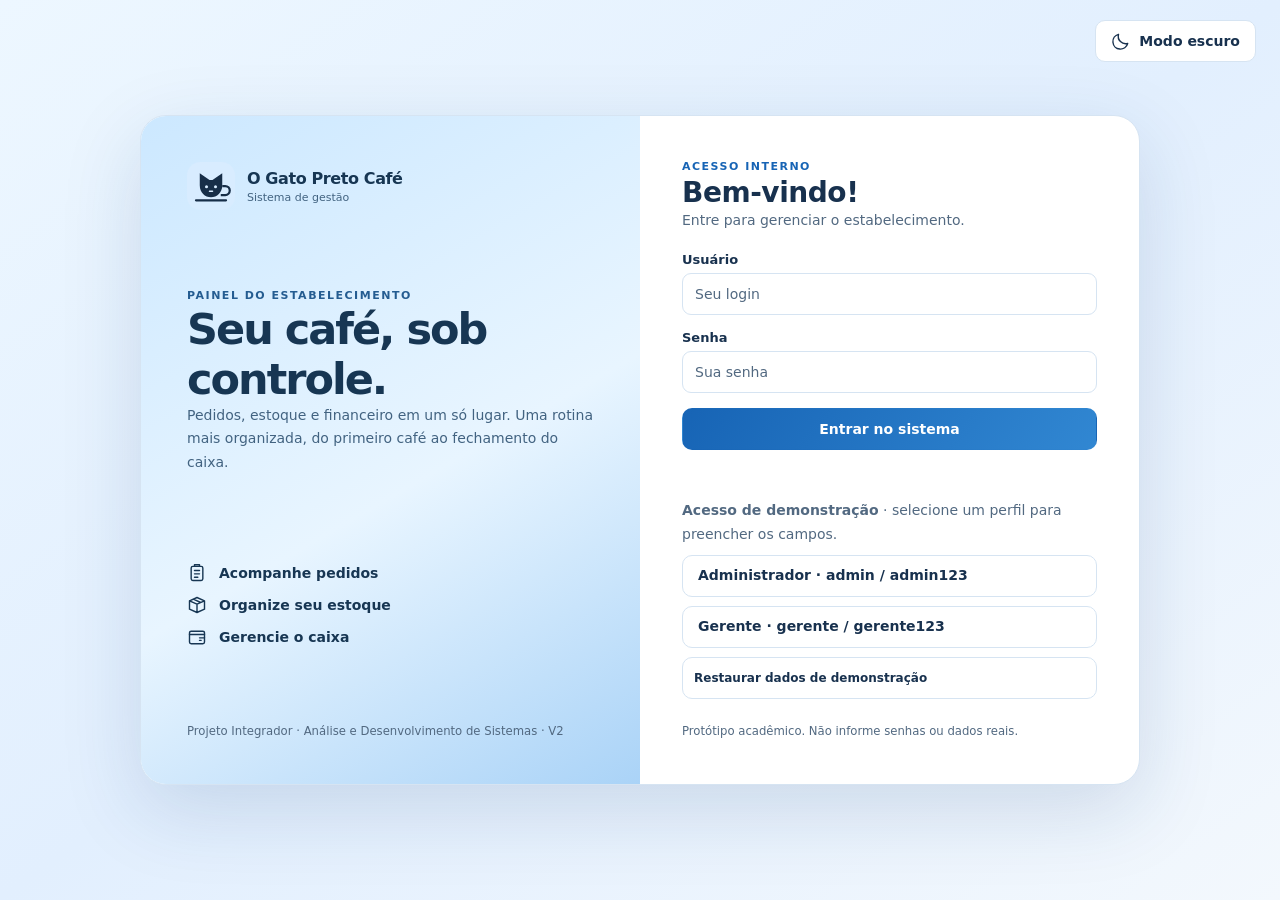
==== index.html @ a7cc6919 "Adiciona versão inicial do protótipo Protótipo do sistema de gestão de pedidos, estoque e financeiro" ====
<!DOCTYPE html>
<html lang="pt-BR"><head><meta charset="UTF-8"><meta name="viewport" content="width=device-width, initial-scale=1"><title>Acesso | O Gato Preto Café</title><link rel="icon" href="assets/logo.svg" type="image/svg+xml"><link rel="stylesheet" href="css/style.css"><script defer src="js/dados.js"></script><script defer src="js/global.js"></script><script defer src="js/login.js"></script></head><body class="login"><div class="login-theme"><button type="button" class="btn" data-theme-button aria-label="Alternar modo claro e escuro"></button></div><main class="login-shell"><section class="login-intro"><div class="brand"><img src="assets/logo.svg" alt=""><span><strong>O Gato Preto Café</strong><small>Sistema de gestão</small></span></div><div><p class="eyebrow">PAINEL DO ESTABELECIMENTO</p><h1>Seu café, sob controle.</h1><p>Pedidos, estoque e financeiro em um só lugar. Uma rotina mais organizada, do primeiro café ao fechamento do caixa.</p></div><div class="features" id="features"></div><small>Projeto Integrador · Análise e Desenvolvimento de Sistemas · V2</small></section><section class="login-main"><div><p class="eyebrow">ACESSO INTERNO</p><h2>Bem-vindo!</h2><p class="muted">Entre para gerenciar o estabelecimento.</p></div><form id="login-form"><label class="field"><span>Usuário</span><input name="login" autocomplete="username" required placeholder="Seu login"></label><label class="field"><span>Senha</span><input type="password" name="senha" autocomplete="current-password" required placeholder="Sua senha"></label><button class="btn primary" type="submit">Entrar no sistema</button><p class="error" id="login-error" role="alert"></p></form><div class="demo"><p class="muted"><strong>Acesso de demonstração</strong> · selecione um perfil para preencher os campos.</p><button class="btn" type="button" data-demo="Administrador">Administrador · admin / admin123</button><button class="btn" type="button" data-demo="Gerente">Gerente · gerente / gerente123</button><button class="btn small" id="reset" type="button">Restaurar dados de demonstração</button></div><p class="muted"><small>Protótipo acadêmico. Não informe senhas ou dados reais.</small></p></section></main><noscript>Ative o JavaScript para usar o protótipo.</noscript></body></html>
---- css/style.css ----
:root{color-scheme:light;--bg:linear-gradient(132deg,#e5f4ff 0%,#f5faff 46%,#dcecff 100%);--panel:#fff;--soft:#eef6ff;--ink:#18314e;--muted:#526981;--line:#d6e4f2;--blue:#1764b5;--blue2:#3388d7;--onblue:#fff;--green:#16704b;--red:#b33246;--amber:#946009;--shadow:0 12px 34px #204d7d12;--sidebar:#ffffffed;--radius:18px}
:root[data-theme=dark]{color-scheme:dark;--bg:linear-gradient(132deg,#101e32,#152b43 55%,#101b2c);--panel:#1a2c42;--soft:#203850;--ink:#e5efff;--muted:#adc0d5;--line:#344b64;--blue:#8bc6ff;--blue2:#327dc6;--onblue:#fff;--green:#8bdfb0;--red:#ffa5af;--amber:#ffd18b;--shadow:0 12px 34px #0003;--sidebar:#15253a}
*{box-sizing:border-box}body{margin:0;font-family:system-ui,-apple-system,BlinkMacSystemFont,"Segoe UI",sans-serif;color:var(--ink);background:var(--bg);min-height:100vh;font-size:14px}button,input,select,textarea{font:inherit}button,a,input,select,textarea{ -webkit-tap-highlight-color:transparent}a{color:var(--blue);text-decoration:none}a:hover{text-decoration:underline}button{cursor:pointer}button:disabled{opacity:.5;cursor:not-allowed}button:focus-visible,a:focus-visible,input:focus-visible,select:focus-visible,textarea:focus-visible{outline:3px solid #54a6ff;outline-offset:2px}h1,h2,h3,p{margin:0}h1{font-size:clamp(26px,3vw,36px);letter-spacing:-1.2px;line-height:1.15}h2{font-size:20px;letter-spacing:-.45px}h3{font-size:15px}p{line-height:1.65}.muted,small{color:var(--muted)}.eyebrow{text-transform:uppercase;letter-spacing:1.5px;font-weight:750;font-size:11px;color:var(--blue)}.app{display:grid;grid-template-columns:248px minmax(0,1fr);min-height:100vh}.sidebar{position:sticky;top:0;height:100vh;background:var(--sidebar);border-right:1px solid var(--line);padding:26px 18px;display:flex;flex-direction:column;gap:28px}.brand{display:flex;align-items:center;gap:12px;color:var(--ink);text-decoration:none!important}.brand img{width:48px;height:48px}.brand strong{display:block;font-size:16px;letter-spacing:-.4px}.brand small{font-size:11px}.nav-label{padding:0 12px 9px;font-size:10px;letter-spacing:1.5px;font-weight:800;color:var(--muted)}nav{display:grid;gap:5px}nav a{display:flex;align-items:center;gap:12px;padding:13px 12px;border-radius:11px;color:var(--muted);font-weight:650;text-decoration:none!important}nav a.active,nav a:hover{background:var(--soft);color:var(--blue)}nav a.active{box-shadow:inset 3px 0 var(--blue)}.icon{width:20px;height:20px;flex:none;vertical-align:middle;stroke:currentColor;fill:none;stroke-width:1.7;stroke-linecap:round;stroke-linejoin:round}.sidebottom{margin-top:auto;border-top:1px solid var(--line);padding-top:16px;display:grid;gap:12px}.workspace{min-width:0}.topbar{display:flex;align-items:center;justify-content:space-between;gap:14px;padding:18px 32px;border-bottom:1px solid var(--line);background:var(--sidebar);min-height:76px}.topbar-right,.row,.actions{display:flex;align-items:center;gap:10px;flex-wrap:wrap}.user{display:flex;gap:9px;align-items:center;padding-left:10px;border-left:1px solid var(--line)}.avatar{width:36px;height:36px;border-radius:50%;display:grid;place-items:center;background:var(--soft);color:var(--blue);font-weight:800}.user strong,.user small{display:block}.user small{font-size:11px}.content{max-width:1480px;margin:auto;padding:30px 32px 40px;display:grid;gap:22px}.hero{background:linear-gradient(115deg,#d3ebff,#eaf5ff 65%,#c2e0fd);border:1px solid #bcdcf7;color:#173653;padding:28px 30px;border-radius:22px;display:flex;justify-content:space-between;align-items:center;gap:20px;position:relative;overflow:hidden}.hero:after{content:"";width:220px;height:220px;border:35px solid #ffffff65;border-radius:50%;position:absolute;right:-45px;top:-90px;pointer-events:none}.hero>*{position:relative;z-index:1}.hero p{margin-top:9px;color:#426381;max-width:680px}.hero .eyebrow{color:#245c91;margin-bottom:9px}.hero .hero-icon{width:74px;height:74px;border-radius:22px;background:#ffffff88;display:grid;place-items:center;flex:none}.hero-icon .icon{width:40px;height:40px;color:#2566a1}html[data-theme=dark] .hero{background:linear-gradient(120deg,#224a70,#20384f);border-color:#416a8d;color:#ecf5ff}html[data-theme=dark] .hero p,html[data-theme=dark] .hero .eyebrow{color:#bdd9f4}html[data-theme=dark] .hero-icon{background:#315b80}html[data-theme=dark] .hero-icon .icon{color:#b9dcff}.card{background:var(--panel);border:1px solid var(--line);border-radius:var(--radius);padding:22px;box-shadow:var(--shadow);min-width:0}.card h2{margin-bottom:6px}.card-head{display:flex;justify-content:space-between;align-items:center;gap:12px;flex-wrap:wrap;margin-bottom:18px}.grid{display:grid;gap:16px}.grid.two{grid-template-columns:repeat(2,minmax(0,1fr))}.grid.three{grid-template-columns:repeat(3,minmax(0,1fr))}.grid.four{grid-template-columns:repeat(4,minmax(0,1fr))}.stat{padding:19px;display:grid;gap:9px}.stat-top{display:flex;align-items:center;justify-content:space-between;gap:6px;color:var(--muted);font-size:12px;font-weight:650}.stat-icon{width:34px;height:34px;display:grid;place-items:center;background:var(--soft);color:var(--blue);border-radius:10px}.stat strong{font-size:clamp(20px,2.3vw,29px);letter-spacing:-.9px;overflow-wrap:anywhere}.stat small{font-size:11px}.btn{border:1px solid var(--line);color:var(--ink);background:var(--panel);border-radius:10px;padding:10px 15px;font-weight:650;display:inline-flex;align-items:center;justify-content:center;gap:8px;text-decoration:none!important;white-space:normal;line-height:1.35}.btn:hover{background:var(--soft)}.btn.primary{color:white;background:linear-gradient(125deg,#1764b5,#3187d2);border-color:transparent}.btn.primary:hover{background:#175caa}.btn.danger{color:var(--red);border-color:var(--red)}.btn.small{padding:7px 11px;font-size:12px}.tabs{display:flex;flex-wrap:wrap;gap:7px;padding:8px;background:var(--panel);border:1px solid var(--line);border-radius:15px}.tab{background:transparent;border:0;border-radius:9px;padding:10px 13px;color:var(--muted);font-weight:650;text-align:left}.tab[aria-selected=true]{background:var(--soft);color:var(--blue);box-shadow:inset 0 -2px var(--blue)}.tab:hover{background:var(--soft)}.form-grid{display:grid;grid-template-columns:repeat(2,minmax(0,1fr));gap:16px}.field{display:grid;gap:6px;min-width:0}.field>span{font-size:13px;font-weight:650}.field.full,.full{grid-column:1/-1}input:not([type=checkbox]),select,textarea{width:100%;min-width:0;background:var(--panel);border:1px solid var(--line);color:var(--ink);padding:11px 12px;border-radius:9px;min-height:42px}textarea{min-height:82px;resize:vertical}input::placeholder,textarea::placeholder{color:var(--muted)}input[type=checkbox]{accent-color:#2676bf;width:16px;height:16px}.filters{display:grid;grid-template-columns:repeat(auto-fit,minmax(150px,1fr));gap:12px;margin-bottom:18px;align-items:end}.table-wrap{overflow-x:auto;max-width:100%;border:1px solid var(--line);border-radius:12px}table{width:100%;border-collapse:collapse;text-align:left;font-size:13px}th{background:var(--soft);color:var(--muted);font-size:11px;text-transform:uppercase;letter-spacing:.5px;white-space:nowrap}th,td{padding:13px 14px;border-bottom:1px solid var(--line);vertical-align:middle}tr:last-child td{border-bottom:0}td{overflow-wrap:anywhere}td strong{display:block}.empty{text-align:center;color:var(--muted);padding:26px}.pill{display:inline-flex;align-items:center;gap:5px;padding:5px 9px;border-radius:20px;background:var(--soft);color:var(--blue);font-size:11px;font-weight:750;white-space:nowrap}.pill.green{color:var(--green)}.pill.red{color:var(--red)}.pill.amber{color:var(--amber)}.note{border:1px solid var(--line);border-left:3px solid var(--blue);background:var(--soft);padding:12px 15px;border-radius:9px;color:var(--muted);line-height:1.5;font-size:13px}.section-gap{display:grid;gap:16px}.split{display:grid;grid-template-columns:minmax(0,1.4fr) minmax(0,1fr);gap:16px}.total{display:flex;justify-content:space-between;align-items:center;gap:12px;padding:15px;background:var(--soft);border-radius:11px}.total strong{font-size:21px}.error{color:var(--red);font-weight:650;min-height:1em}.success{color:var(--green)}.toast{position:fixed;bottom:22px;right:22px;max-width:min(420px,90vw);padding:14px 18px;border-radius:12px;color:var(--ink);background:var(--panel);border:1px solid var(--line);box-shadow:0 10px 40px #0003;z-index:20}.toast.bad{border-color:var(--red)}dialog{color:var(--ink);background:var(--panel);border:1px solid var(--line);border-radius:18px;width:min(700px,94vw);padding:24px;max-height:88vh;overflow:auto;box-shadow:0 20px 90px #0004}dialog::backdrop{background:#10243b88}.dialog-head{display:flex;align-items:center;justify-content:space-between;gap:10px;margin-bottom:18px}.bar-chart{display:grid;gap:12px}.bar-row{display:grid;grid-template-columns:90px 1fr;gap:12px;align-items:center}.bar-track{height:12px;background:var(--soft);border-radius:8px;overflow:hidden}.bar{height:100%;background:linear-gradient(90deg,#3b91dc,#8bc4f5);border-radius:8px}.bar.red{background:linear-gradient(90deg,#cc6477,#eaa1ad)}.module-link{display:grid;gap:12px;color:var(--ink);text-decoration:none!important;transition:transform .15s}.module-link:hover{transform:translateY(-2px);border-color:var(--blue)}.footer{color:var(--muted);font-size:11px;text-align:center;padding:8px}.login{min-height:100vh;display:grid;place-items:center;padding:35px}.login-theme{position:absolute;right:24px;top:20px}.login-shell{width:min(100%,1000px);display:grid;grid-template-columns:1fr 1fr;border:1px solid var(--line);border-radius:26px;overflow:hidden;box-shadow:0 25px 80px #173f7225;background:var(--panel)}.login-intro{background:linear-gradient(150deg,#cce8ff,#e8f5ff 55%,#aad3f7);color:#173653;padding:46px;display:flex;flex-direction:column;justify-content:space-between;gap:38px;min-height:540px}.login-intro h1{font-size:43px;letter-spacing:-2px}.login-intro p{color:#426381}.login-intro .brand{color:#173653}.login-intro .brand small{color:#426381}.login-intro .feature{display:flex;align-items:center;gap:12px;margin-top:12px;font-weight:650}.login-main{padding:42px;display:grid;gap:20px;align-content:center}.login-main form{display:grid;gap:15px}.login-main h2{font-size:28px}.demo{display:grid;gap:9px}.demo .btn{justify-content:flex-start}.login-intro .eyebrow{color:#245c91}.mobile-title{display:none}[hidden]{display:none!important}@media(max-width:1050px){.grid.four{grid-template-columns:repeat(2,minmax(0,1fr))}.app{grid-template-columns:212px minmax(0,1fr)}.sidebar{padding:20px 12px}.content{padding:24px}.topbar{padding:15px 24px}.split{grid-template-columns:1fr}}@media(max-width:760px){.app{display:block}.sidebar{position:static;height:auto;padding:14px;gap:12px;border-right:0;border-bottom:1px solid var(--line)}.sidebar nav{display:flex;overflow-x:auto;gap:4px}.sidebar nav a{white-space:nowrap;padding:10px;font-size:12px}.sidebar .nav-label,.sidebottom{display:none}.sidebar .brand img{width:37px;height:37px}.topbar{padding:12px 16px}.topbar .crumb{display:none}.topbar-right{width:100%;justify-content:space-between}.content{padding:16px;gap:16px}.hero{padding:22px}.hero-icon{display:none!important}.grid.three,.grid.two,.form-grid{grid-template-columns:1fr}.card{padding:17px}.login{padding:72px 16px 20px}.login-shell{grid-template-columns:1fr}.login-intro{min-height:0;padding:25px;gap:20px}.login-intro h1{font-size:30px}.login-intro .features{display:none}.login-main{padding:26px}.login-theme{top:15px;right:16px}.user{border:0;padding:0}.user strong{font-size:12px}}@media(max-width:400px){.grid.four{grid-template-columns:1fr}.topbar-right .btn{font-size:11px;padding:8px}.user small{font-size:10px}}@media(prefers-reduced-motion:reduce){*{scroll-behavior:auto!important;transition:none!important}}
@media print{body{background:white;color:#172e48}.sidebar,.topbar,.hero,.tabs,#metricas,.footer,.actions,.toast{display:none!important}.app{display:block}.content{padding:0}.card{box-shadow:none;border:0;break-inside:avoid}.table-wrap{overflow:visible}table{font-size:11px}th,td{padding:7px}.card,.stat,.total,th{background:white!important;color:#172e48!important}.muted,small{color:#475569!important}}
html[data-theme=dark] .login-intro{background:linear-gradient(150deg,#244c72,#1d3855 60%,#142b45);color:#edf5ff}html[data-theme=dark] .login-intro p,html[data-theme=dark] .login-intro .brand small,html[data-theme=dark] .login-intro small{color:#bdd9f4}html[data-theme=dark] .login-intro .brand{color:#edf5ff}

/* V2 — sistema visual responsivo, gráficos e relatórios. */
:root{--radius:18px}body{background:linear-gradient(145deg,#edf7ff 0%,#e2effe 50%,#f3f8fd 100%);background-attachment:fixed}html[data-theme=dark] body{background:linear-gradient(145deg,#101e30,#172b42 65%,#142237)}.workspace,.content,.section-gap,.grid,.filters,.split,.analytics,.chart-grid{min-width:0}.content{max-width:1920px}.card{min-width:0}.card-head h2{font-size:clamp(16px,1.5vw,22px);letter-spacing:-.35px}.section-heading{display:flex;align-items:center;justify-content:space-between;gap:8px;flex-wrap:wrap}.dashboard-filter .filters{margin:0}.chart-grid>.card,.analytics .grid>.card{display:flex;flex-direction:column;gap:8px}.chart-grid .card-head,.analytics .card-head{margin-bottom:6px}.plot{width:100%;height:auto;max-height:320px;overflow:visible;display:block}.gridline{stroke:var(--line);stroke-width:1;fill:none}.chart-label{fill:var(--muted);font-family:inherit;font-size:10px}.chart-value{fill:var(--ink);font-size:14px;font-weight:800}.chart-legend{display:grid;gap:9px;min-width:0}.chart-legend>div{display:grid;grid-template-columns:9px minmax(0,1fr) auto;align-items:center;gap:8px;font-size:12px;overflow-wrap:anywhere}.chart-legend i{width:9px;height:9px;border-radius:3px}.chart-legend strong{font-variant-numeric:tabular-nums;white-space:nowrap}.chart-legend small{font-size:10px}.chart-legend.compact{grid-template-columns:repeat(auto-fit,minmax(120px,1fr));margin-top:5px}.ring-chart{display:grid;grid-template-columns:minmax(100px,1fr) minmax(0,1fr);gap:18px;align-items:center}.ring-chart svg{width:100%;max-height:220px}.hbars{display:grid;gap:14px}.bar-caption{justify-content:space-between;font-size:13px}.bar-track{height:10px}.chart-empty{min-height:100px;display:grid;place-items:center;text-align:center;color:var(--muted);background:var(--soft);border-radius:12px;padding:15px}.analytics>summary{cursor:pointer;display:flex;gap:10px;align-items:center;justify-content:space-between;list-style:none;font-weight:750}.analytics>summary::before{content:'▸';color:var(--blue)}.analytics[open]>summary::before{content:'▾'}.analytics>summary span{flex:1}.analytics>summary small{font-weight:400}.analytics[open]>summary{margin-bottom:18px}.analytics .grid>.card{box-shadow:none}.analytics-filters{max-width:620px}.date-control{display:flex;align-items:stretch;position:relative;min-width:0}.date-control .date-text{padding-right:48px}.calendar-trigger{position:absolute;right:1px;top:1px;bottom:1px;width:43px;display:grid;place-items:center;border-left:1px solid var(--line);color:var(--blue);border-radius:0 8px 8px 0;background:var(--soft)}.calendar-trigger .date-picker{position:absolute;inset:0;width:100%;height:100%;opacity:0;padding:0;cursor:pointer}.calendar-trigger .date-picker::-webkit-calendar-picker-indicator{position:absolute;inset:0;width:100%;height:100%;margin:0;cursor:pointer}.calendar-trigger:focus-within{outline:2px solid var(--blue);outline-offset:1px}.filter-error{font-size:12px;margin:0}.permission-panel{padding:15px;border:1px solid var(--line);border-radius:14px;background:var(--soft);display:grid;gap:9px}.permission-row{display:flex;align-items:center;justify-content:space-between;gap:10px;border-top:1px solid var(--line);padding:12px 0 2px;cursor:pointer}.permission-row>span:first-child{display:flex;gap:9px;align-items:center}.switch{position:relative;display:inline-block;width:48px;height:28px;flex:none}.switch input{position:absolute;opacity:0;width:100%;height:100%;margin:0;cursor:pointer;z-index:1}.switch .slider{position:absolute;inset:0;border-radius:30px;background:#8394a5;transition:background .2s}.switch .slider:after{content:'';position:absolute;top:4px;left:4px;width:20px;height:20px;border-radius:50%;background:white;box-shadow:0 1px 4px #0003;transition:transform .2s}.switch input:checked+.slider{background:#2175b9}.switch input:checked+.slider:after{transform:translateX(20px)}.switch input:focus-visible+.slider{outline:2px solid var(--blue);outline-offset:3px}.order-actions{display:flex;flex-wrap:wrap;gap:6px;min-width:140px}.order-actions .btn{min-height:36px}.menu-toggle{display:none}.btn,.tab{min-height:42px}a:focus-visible,button:focus-visible,input:focus-visible,select:focus-visible,textarea:focus-visible,summary:focus-visible,.table-wrap:focus-visible{outline:3px solid var(--blue);outline-offset:3px}.report-preview{padding:20px;border-radius:14px;background:linear-gradient(120deg,#d6ebff,#edf7ff);color:#15395a}.report-preview h2{margin:6px 0}.report-preview .eyebrow{color:#2468a5}.report-preview p{color:#315b7d}#print-report{display:none}.tv-mode .app{display:block}.tv-mode .sidebar{display:none}.tv-mode .content{max-width:100%;padding:24px 3vw}.tv-mode .topbar .crumb{display:block}.tv-mode .grid.two{grid-template-columns:repeat(2,minmax(0,1fr))}.tv-mode .stat strong{font-size:clamp(28px,2.7vw,56px)}.tv-mode .chart-label{font-size:12px}.tv-mode .chart-legend>div{font-size:clamp(13px,1vw,20px)}.tv-mode .plot{max-height:420px}.tv-mode .hero{padding:20px 30px}.tv-mode .footer{font-size:14px}
@media(min-width:1800px){.app{grid-template-columns:280px minmax(0,1fr)}.content{padding:36px 48px;max-width:2400px}.card{padding:28px}.grid{gap:22px}.stat strong{font-size:36px}.chart-grid{grid-template-columns:repeat(3,minmax(0,1fr))!important}.chart-legend>div{font-size:14px}.plot{max-height:400px}}@media(min-width:2600px){body{font-size:18px}.app{grid-template-columns:340px minmax(0,1fr)}.content{max-width:3400px}.card{padding:32px}.stat strong{font-size:48px}.stat-top, .stat small, .chart-legend>div{font-size:17px}.plot{max-height:500px}.ring-chart svg{max-height:330px}.btn,.tab{min-height:52px}.topbar{min-height:88px}.hero h1{font-size:46px}table{font-size:17px}}
@media(max-width:1100px){.ring-chart{grid-template-columns:1fr}.ring-chart svg{max-height:180px}.topbar-right{justify-content:flex-end}.topbar .crumb{display:none}}@media(max-width:760px){.sidebar{display:grid;grid-template-columns:minmax(0,1fr) auto;align-items:center}.sidebar>div:has(nav){grid-column:1/-1}.sidebar .menu-toggle{display:inline-flex}.sidebar:not(.menu-open) nav{display:none}.sidebar.menu-open nav{display:grid;grid-template-columns:repeat(2,minmax(0,1fr));overflow:visible}.sidebar nav a{white-space:normal;min-height:44px}.sidebar .brand{min-width:0}.sidebar .brand strong{overflow-wrap:anywhere}.topbar-right{justify-content:flex-start}.topbar-right .user{margin-left:auto}.topbar-right .btn{min-height:44px}.content{padding:13px}.hero{padding:18px}.hero h1{font-size:25px}.card{padding:15px}.grid.two,.grid.three,.tv-mode .grid.two{grid-template-columns:1fr}.ring-chart{grid-template-columns:minmax(100px,.75fr) minmax(0,1fr)}.analytics>summary{flex-wrap:wrap}.analytics>summary small{width:100%}.tabs{display:grid;grid-template-columns:repeat(2,minmax(0,1fr));gap:5px}.tab{font-size:12px;min-height:44px}.table-wrap{border:0;overflow:visible}.table-wrap table,.table-wrap tbody,.table-wrap tr,.table-wrap td{display:block;width:100%}.table-wrap thead{position:absolute;width:1px;height:1px;overflow:hidden;clip-path:inset(50%)}.table-wrap tr{border:1px solid var(--line);border-radius:12px;margin-bottom:9px;overflow:hidden;background:var(--panel)}.table-wrap td{display:grid;grid-template-columns:minmax(80px,.7fr) minmax(0,1.3fr);align-items:start;gap:10px;border-bottom:1px solid var(--line);padding:9px 10px;text-align:left}.table-wrap td::before{content:attr(data-label);font-size:11px;font-weight:700;color:var(--muted);overflow-wrap:anywhere}.table-wrap td.empty{display:block}.table-wrap td.empty::before{content:none}.table-wrap td>small{grid-column:2}.table-wrap td>strong{min-width:0}.table-wrap td:has(.order-actions){display:block}.table-wrap td:has(.order-actions)::before{display:block;margin-bottom:7px}.order-actions .btn{min-height:44px}.filters{grid-template-columns:repeat(2,minmax(0,1fr))}.login-main{padding:22px}.login-intro{padding:24px}.login-theme{top:12px}.tv-mode .topbar .crumb{display:none}}@media(max-width:420px){.ring-chart{grid-template-columns:1fr}.filters{grid-template-columns:1fr}.sidebar .brand strong{font-size:13px}.sidebar .brand small{font-size:10px}.topbar-right .user{margin-left:0}.topbar-right .btn{padding:8px;font-size:12px}.topbar-right .avatar{display:none}.topbar-right .user{flex:1}.total{align-items:flex-start;flex-wrap:wrap}.chart-legend>div{font-size:12px}}
@media print{ @page{size:A4;margin:0} body.printing-report{background:#fff!important;display:block!important;margin:0!important;color:#193a58!important;-webkit-print-color-adjust:exact;print-color-adjust:exact}body.printing-report> :not(#print-report){display:none!important}body.printing-report #print-report{display:block!important;--ink:#193a58;--muted:#526b80;--line:#d6e4ee;--soft:#edf6fc;--panel:white} .report-page{box-sizing:border-box;width:210mm;min-height:297mm;padding:15mm 14mm 16mm;display:flex;flex-direction:column;gap:5mm;break-after:page;color:#193a58;background:white;font-family:Arial,sans-serif;font-size:11pt}.report-page:last-child{break-after:auto}.report-header{display:flex;align-items:center;gap:3mm;border-bottom:1px solid #d5e5f1;padding-bottom:4mm}.report-header img{width:13mm;height:13mm}.report-header div{flex:1}.report-header strong{font-size:15pt;display:block}.report-header small{font-size:8pt;display:block;letter-spacing:1px;color:#526b80}.report-header>span{text-align:right;font-size:8pt;letter-spacing:1px;color:#3074a9;font-weight:bold}.report-title{background:linear-gradient(120deg,#1b5b91,#378bc5)!important;border-radius:4mm;color:white;padding:6mm}.report-title span{font-size:8pt;letter-spacing:1px;color:#e4f2ff}.report-title h1{font-size:24pt;margin:2mm 0;color:white}.report-title p{font-size:10pt;color:#eef7ff}.report-kpis{display:grid;grid-template-columns:repeat(2,minmax(0,1fr));gap:3mm}.report-kpis>div{border:1px solid #d5e5f1;background:#f0f7fd;padding:4mm;border-radius:3mm}.report-kpis small{display:block;font-size:9pt;color:#526b80}.report-kpis strong{display:block;font-size:17pt;color:#1d6094;margin-top:2mm;overflow-wrap:anywhere}.report-chart,.report-summary{border:1px solid #d5e5f1;padding:4mm;border-radius:3mm}.report-chart h2,.report-summary h2,.report-page>h2{font-size:13pt;color:#1d6094;margin:0 0 2mm}.report-chart p,.report-summary p{font-size:10pt;line-height:1.4;color:#526b80;margin:1mm 0 3mm}.report-chart .plot{max-height:65mm}.report-chart .ring-chart{grid-template-columns:60mm 1fr}.report-chart .ring-chart svg{max-height:52mm}.report-chart .chart-legend>div,.report-chart .bar-caption{font-size:9pt}.report-chart .hbars{gap:2mm}.report-chart .chart-legend{gap:2mm}.report-page .table-wrap{display:block;overflow:visible;border:0}.report-page table{display:table!important;table-layout:fixed;width:100%;font-size:9pt;border-collapse:collapse}.report-page thead{display:table-header-group!important;position:static;width:auto;height:auto;clip-path:none;overflow:visible}.report-page tbody{display:table-row-group!important}.report-page tr{display:table-row!important;break-inside:avoid;border:0}.report-page th,.report-page td{display:table-cell!important;width:auto;padding:3mm 2mm;color:#193a58;overflow-wrap:anywhere;border-bottom:1px solid #d5e5f1;white-space:normal}.report-page th{background:#dcecf9!important;color:#1d6094!important;font-size:8pt}.report-page td::before{content:none!important}.report-page tbody tr:nth-child(even){background:#f3f8fc}.report-footer{margin-top:auto;display:flex;justify-content:space-between;align-items:center;gap:3mm;padding-top:4mm;border-top:1px solid #d5e5f1;font-size:8pt;color:#526b80}.report-footer strong{color:#1d6094}}
.analytics-kpis{margin-bottom:16px}.date-text{font-weight:400}.date-text::placeholder{font-weight:400}.table-wrap td:has(.order-actions:empty)::before{content:none}.tv-mode .dashboard-filter{padding:16px}.tv-mode .hero p{font-size:clamp(14px,1.1vw,23px)}
@media print{.report-page{min-height:289mm;padding:12mm 14mm;gap:4mm}.report-chart .plot{max-height:58mm}.report-summary p{margin:1mm 0 2mm}.report-title{padding:5mm}.report-footer{break-inside:avoid;padding-top:3mm}.report-page td{padding:2.5mm 2mm}.report-chart .chart-legend{gap:1.5mm}.report-chart .hbars{gap:1.5mm}}
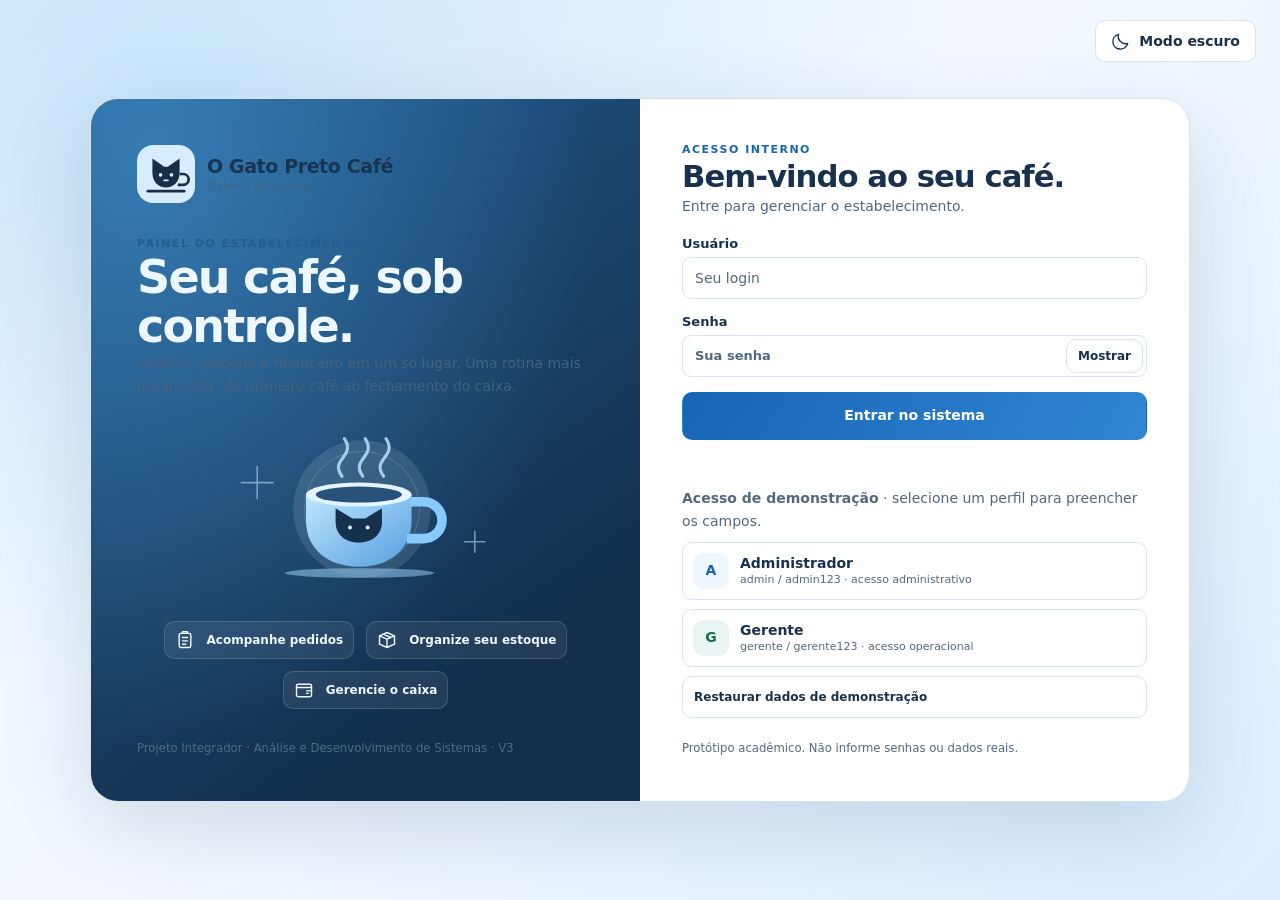
==== commit 0d942fdf: "Add files via upload feat: implementa V3 com integração dos módulos e dashboards interativos" ====
--- a/index.html
+++ b/index.html
@@ -1,2 +1,2 @@
 <!DOCTYPE html>
-<html lang="pt-BR"><head><meta charset="UTF-8"><meta name="viewport" content="width=device-width, initial-scale=1"><title>Acesso | O Gato Preto Café</title><link rel="icon" href="assets/logo.svg" type="image/svg+xml"><link rel="stylesheet" href="css/style.css"><script defer src="js/dados.js"></script><script defer src="js/global.js"></script><script defer src="js/login.js"></script></head><body class="login"><div class="login-theme"><button type="button" class="btn" data-theme-button aria-label="Alternar modo claro e escuro"></button></div><main class="login-shell"><section class="login-intro"><div class="brand"><img src="assets/logo.svg" alt=""><span><strong>O Gato Preto Café</strong><small>Sistema de gestão</small></span></div><div><p class="eyebrow">PAINEL DO ESTABELECIMENTO</p><h1>Seu café, sob controle.</h1><p>Pedidos, estoque e financeiro em um só lugar. Uma rotina mais organizada, do primeiro café ao fechamento do caixa.</p></div><div class="features" id="features"></div><small>Projeto Integrador · Análise e Desenvolvimento de Sistemas · V2</small></section><section class="login-main"><div><p class="eyebrow">ACESSO INTERNO</p><h2>Bem-vindo!</h2><p class="muted">Entre para gerenciar o estabelecimento.</p></div><form id="login-form"><label class="field"><span>Usuário</span><input name="login" autocomplete="username" required placeholder="Seu login"></label><label class="field"><span>Senha</span><input type="password" name="senha" autocomplete="current-password" required placeholder="Sua senha"></label><button class="btn primary" type="submit">Entrar no sistema</button><p class="error" id="login-error" role="alert"></p></form><div class="demo"><p class="muted"><strong>Acesso de demonstração</strong> · selecione um perfil para preencher os campos.</p><button class="btn" type="button" data-demo="Administrador">Administrador · admin / admin123</button><button class="btn" type="button" data-demo="Gerente">Gerente · gerente / gerente123</button><button class="btn small" id="reset" type="button">Restaurar dados de demonstração</button></div><p class="muted"><small>Protótipo acadêmico. Não informe senhas ou dados reais.</small></p></section></main><noscript>Ative o JavaScript para usar o protótipo.</noscript></body></html>
+<html lang="pt-BR"><head><meta charset="UTF-8"><meta name="viewport" content="width=device-width, initial-scale=1"><title>Acesso | O Gato Preto Café</title><link rel="icon" href="assets/logo.svg" type="image/svg+xml"><link rel="stylesheet" href="css/style.css"><script defer src="js/dados.js"></script><script defer src="js/global.js"></script><script defer src="js/login.js"></script></head><body class="login"><div class="login-theme"><button type="button" class="btn" data-theme-button aria-label="Alternar modo claro e escuro"></button></div><main class="login-shell"><section class="login-intro"><div class="brand"><img src="assets/logo.svg" alt=""><span><strong>O Gato Preto Café</strong><small>Sistema de gestão</small></span></div><div><p class="eyebrow">PAINEL DO ESTABELECIMENTO</p><h1>Seu café, sob controle.</h1><p>Pedidos, estoque e financeiro em um só lugar. Uma rotina mais organizada, do primeiro café ao fechamento do caixa.</p></div><div class="login-art" aria-hidden="true"><svg viewBox="0 0 380 200"><defs><linearGradient id="cup" x2="1" y2="1"><stop stop-color="#bfe7ff"/><stop offset="1" stop-color="#559edf"/></linearGradient></defs><circle cx="185" cy="100" r="86" fill="#d9f2ff" opacity=".12"/><circle cx="185" cy="100" r="72" fill="none" stroke="#c3e7ff" stroke-opacity=".25"/><path d="M115 82h132v32c0 36-27 58-66 58s-66-22-66-58z" fill="url(#cup)"/><path d="M246 91h16a23 23 0 0 1 0 46h-21" fill="none" stroke="#87caff" stroke-width="12"/><ellipse cx="181" cy="82" rx="66" ry="15" fill="#e4f4ff"/><ellipse cx="181" cy="82" rx="54" ry="10" fill="#28517a"/><path d="M160 59c-16-22 18-24 3-47M186 59c-16-22 18-24 3-47M212 59c-16-22 18-24 3-47" fill="none" stroke="#c2e8ff" stroke-linecap="round" stroke-width="4" opacity=".8"/><path d="M152 116V99l21 13h16l21-13v17c0 17-13 26-29 26s-29-9-29-26z" fill="#17314c"/><circle cx="170" cy="123" r="2.5" fill="#d9f2ff"/><circle cx="192" cy="123" r="2.5" fill="#d9f2ff"/><ellipse cx="182" cy="180" rx="93" ry="6" fill="#9fd7ff" opacity=".5"/><path d="M34 67h40M54 47v40M313 141h26M326 128v26" stroke="#bce7ff" stroke-width="2" stroke-linecap="round" opacity=".55"/></svg></div><div class="features" id="features"></div><small>Projeto Integrador · Análise e Desenvolvimento de Sistemas · V3</small></section><section class="login-main"><div><p class="eyebrow">ACESSO INTERNO</p><h2>Bem-vindo ao seu café.</h2><p class="muted">Entre para gerenciar o estabelecimento.</p></div><form id="login-form"><label class="field"><span>Usuário</span><input name="login" autocomplete="username" required placeholder="Seu login"></label><label class="field"><span>Senha</span><span class="password-control"><input type="password" name="senha" autocomplete="current-password" required placeholder="Sua senha"><button type="button" id="show-password" class="btn small" aria-pressed="false">Mostrar</button></span></label><button class="btn primary" type="submit">Entrar no sistema</button><p class="error" id="login-error" role="alert"></p></form><div class="demo"><p class="muted"><strong>Acesso de demonstração</strong> · selecione um perfil para preencher os campos.</p><button class="btn" type="button" data-demo="Administrador"><span class="demo-symbol">A</span><span><strong>Administrador</strong><small>admin / admin123 · acesso administrativo</small></span></button><button class="btn" type="button" data-demo="Gerente"><span class="demo-symbol">G</span><span><strong>Gerente</strong><small>gerente / gerente123 · acesso operacional</small></span></button><button class="btn small" id="reset" type="button">Restaurar dados de demonstração</button></div><p class="muted"><small>Protótipo acadêmico. Não informe senhas ou dados reais.</small></p></section></main><noscript>Ative o JavaScript para usar o protótipo.</noscript></body></html>
--- a/css/style.css
+++ b/css/style.css
@@ -11,3 +11,28 @@
 @media print{ @page{size:A4;margin:0} body.printing-report{background:#fff!important;display:block!important;margin:0!important;color:#193a58!important;-webkit-print-color-adjust:exact;print-color-adjust:exact}body.printing-report> :not(#print-report){display:none!important}body.printing-report #print-report{display:block!important;--ink:#193a58;--muted:#526b80;--line:#d6e4ee;--soft:#edf6fc;--panel:white} .report-page{box-sizing:border-box;width:210mm;min-height:297mm;padding:15mm 14mm 16mm;display:flex;flex-direction:column;gap:5mm;break-after:page;color:#193a58;background:white;font-family:Arial,sans-serif;font-size:11pt}.report-page:last-child{break-after:auto}.report-header{display:flex;align-items:center;gap:3mm;border-bottom:1px solid #d5e5f1;padding-bottom:4mm}.report-header img{width:13mm;height:13mm}.report-header div{flex:1}.report-header strong{font-size:15pt;display:block}.report-header small{font-size:8pt;display:block;letter-spacing:1px;color:#526b80}.report-header>span{text-align:right;font-size:8pt;letter-spacing:1px;color:#3074a9;font-weight:bold}.report-title{background:linear-gradient(120deg,#1b5b91,#378bc5)!important;border-radius:4mm;color:white;padding:6mm}.report-title span{font-size:8pt;letter-spacing:1px;color:#e4f2ff}.report-title h1{font-size:24pt;margin:2mm 0;color:white}.report-title p{font-size:10pt;color:#eef7ff}.report-kpis{display:grid;grid-template-columns:repeat(2,minmax(0,1fr));gap:3mm}.report-kpis>div{border:1px solid #d5e5f1;background:#f0f7fd;padding:4mm;border-radius:3mm}.report-kpis small{display:block;font-size:9pt;color:#526b80}.report-kpis strong{display:block;font-size:17pt;color:#1d6094;margin-top:2mm;overflow-wrap:anywhere}.report-chart,.report-summary{border:1px solid #d5e5f1;padding:4mm;border-radius:3mm}.report-chart h2,.report-summary h2,.report-page>h2{font-size:13pt;color:#1d6094;margin:0 0 2mm}.report-chart p,.report-summary p{font-size:10pt;line-height:1.4;color:#526b80;margin:1mm 0 3mm}.report-chart .plot{max-height:65mm}.report-chart .ring-chart{grid-template-columns:60mm 1fr}.report-chart .ring-chart svg{max-height:52mm}.report-chart .chart-legend>div,.report-chart .bar-caption{font-size:9pt}.report-chart .hbars{gap:2mm}.report-chart .chart-legend{gap:2mm}.report-page .table-wrap{display:block;overflow:visible;border:0}.report-page table{display:table!important;table-layout:fixed;width:100%;font-size:9pt;border-collapse:collapse}.report-page thead{display:table-header-group!important;position:static;width:auto;height:auto;clip-path:none;overflow:visible}.report-page tbody{display:table-row-group!important}.report-page tr{display:table-row!important;break-inside:avoid;border:0}.report-page th,.report-page td{display:table-cell!important;width:auto;padding:3mm 2mm;color:#193a58;overflow-wrap:anywhere;border-bottom:1px solid #d5e5f1;white-space:normal}.report-page th{background:#dcecf9!important;color:#1d6094!important;font-size:8pt}.report-page td::before{content:none!important}.report-page tbody tr:nth-child(even){background:#f3f8fc}.report-footer{margin-top:auto;display:flex;justify-content:space-between;align-items:center;gap:3mm;padding-top:4mm;border-top:1px solid #d5e5f1;font-size:8pt;color:#526b80}.report-footer strong{color:#1d6094}}
 .analytics-kpis{margin-bottom:16px}.date-text{font-weight:400}.date-text::placeholder{font-weight:400}.table-wrap td:has(.order-actions:empty)::before{content:none}.tv-mode .dashboard-filter{padding:16px}.tv-mode .hero p{font-size:clamp(14px,1.1vw,23px)}
 @media print{.report-page{min-height:289mm;padding:12mm 14mm;gap:4mm}.report-chart .plot{max-height:58mm}.report-summary p{margin:1mm 0 2mm}.report-title{padding:5mm}.report-footer{break-inside:avoid;padding-top:3mm}.report-page td{padding:2.5mm 2mm}.report-chart .chart-legend{gap:1.5mm}.report-chart .hbars{gap:1.5mm}}
+
+/* V3 — superfícies, grades fluidas, navegação e microinterações */
+:root{--radius:20px;--shadow:0 8px 28px #204d7d0d;--bg:linear-gradient(135deg,#e4f3ff 0%,#f4f9ff 46%,#dceeff 100%)}
+:root[data-theme=dark]{--bg:linear-gradient(135deg,#101a2a,#172c44 60%,#102136);--shadow:0 8px 28px #0003}
+.card,.btn,.tab,.module-link{transition:background .18s,border-color .18s,box-shadow .18s,transform .18s}.btn:hover:not(:disabled),.module-link:hover{box-shadow:0 4px 14px #1764b51a}.card{min-width:0}.card-head h2{font-size:clamp(17px,1.3vw,23px)}.stat strong{overflow-wrap:anywhere}.stat small{line-height:1.45}.section-heading{gap:10px;flex-wrap:wrap}.grid.balanced,.grid.four,.grid.three,.grid.two:not(.report-kpis),.chart-grid{display:flex!important;flex-wrap:wrap;align-items:stretch;gap:16px}.grid.balanced>*,.grid.four>*,.grid.three>*,.grid.two:not(.report-kpis)>*,.chart-grid>*{flex:1 1 0;min-width:0}.grid.four>*,.quick-links>*{flex-basis:calc(25% - 16px);min-width:min(100%,210px)}.grid.three>*{flex-basis:calc(33.333% - 16px);min-width:min(100%,200px)}.grid.two:not(.report-kpis)>*,.chart-grid>*{flex-basis:calc(50% - 16px);min-width:min(100%,340px)}.chart-grid .card{display:flex;flex-direction:column}.chart-grid .interactive-chart{margin-top:auto}.module-link{min-height:155px}.topbar-right{min-width:0}.topbar .btn{white-space:normal}.sidebar nav a{overflow:hidden}.desktop-collapse{width:100%;justify-content:center}.menu-compact .app{grid-template-columns:86px minmax(0,1fr)}.menu-compact .sidebar{padding:18px 12px}.menu-compact .sidebar .brand span,.menu-compact .nav-label,.menu-compact .sidebottom>small,.menu-compact .sidebottom>.pill{display:none}.menu-compact .sidebar nav a{font-size:0;justify-content:center;padding:13px}.menu-compact .sidebar .brand{justify-content:center}.menu-compact .desktop-collapse{font-size:0}.menu-compact .desktop-collapse::after{content:'☰';font-size:18px}.tv-mode .app{display:block}.notice-item{display:flex;justify-content:space-between;align-items:center;gap:12px;flex-wrap:wrap;border:1px solid var(--line);padding:13px;border-radius:12px;background:var(--panel);color:var(--ink);overflow-wrap:anywhere}.notice-item.read{opacity:.75}.notice-item a{text-decoration:none}.notice-item p{font-size:13px}.notice-item>div:first-child{flex:1 1 180px}.notice-item>span{flex:1}.table-pagination{display:flex;align-items:center;justify-content:space-between;gap:10px;flex-wrap:wrap;margin-top:10px}.sort-button{font:inherit;color:inherit;text-align:left;background:none;border:0;padding:0;cursor:pointer}.sort-button:hover{text-decoration:underline}tr[hidden]{display:none!important}.chart-controls{display:flex;flex-wrap:wrap;gap:6px;justify-content:center;margin:12px 0 0}.legend-toggle{border:1px solid var(--line);border-radius:9px;padding:6px 8px;min-height:36px;display:inline-flex;gap:6px;align-items:center;flex-wrap:wrap;max-width:100%;font-size:12px;background:var(--panel);color:var(--ink);text-align:left}.legend-toggle[aria-pressed=false]{opacity:.55;text-decoration:line-through}.legend-dot{width:10px;height:10px;border-radius:50%;flex:none}.chart-visual [data-tip]{cursor:pointer;transition:filter .18s,opacity .18s;outline-offset:3px}.chart-mark-active,.chart-visual [data-tip]:focus-visible{filter:brightness(1.22) drop-shadow(0 0 3px #2a8eff66);outline:2px solid var(--blue);outline-offset:2px}.chart-tooltip{position:fixed;z-index:9999;pointer-events:none;max-width:calc(100vw - 16px);background:var(--ink);color:var(--panel);padding:9px 13px;border-radius:9px;font-size:13px;font-weight:650;box-shadow:0 6px 20px #0003}.interactive-chart .chart-legend{font-size:12px}.interactive-chart .ring-chart{min-width:0}.interactive-chart .plot{width:100%;overflow:visible}.chart-visual{min-width:0}.chart-visual .hbars{min-width:0}.bar-caption{overflow-wrap:anywhere}.login{background:radial-gradient(ellipse at 15% 10%,#77b9ed42,transparent 52%),var(--bg)}.login-shell{max-width:1100px;width:min(100% - 40px,1100px);border-radius:28px;box-shadow:0 30px 90px #12385e28;overflow:hidden}.login-intro{position:relative;overflow:hidden;background:radial-gradient(ellipse at 12% 8%,#4c9fdb80,transparent 65%),linear-gradient(145deg,#205b91,#142e4b 80%);color:#edf7ff;gap:16px;justify-content:space-between}.login-intro .brand img{width:58px;height:58px}.login-intro .brand strong{font-size:19px}.login-intro h1{font-size:clamp(31px,3.6vw,49px);line-height:1.07;letter-spacing:-1.8px}.login-art{max-width:330px;margin:0 auto;width:100%;height:auto;max-height:160px;display:flex;justify-content:center}.login-art svg{width:100%;max-height:160px}.login-intro .features {
+    display: flex;
+    flex-wrap: wrap;
+    justify-content: center;
+    gap: 8px;
+}.login-intro .feature{font-size:12px;padding:8px 10px;background:#ffffff12;border:1px solid #ffffff24;border-radius:10px}.login-main{gap:18px}.login-main h2{font-size:clamp(25px,2.4vw,34px);letter-spacing:-1px;line-height:1.15}.password-control{display:flex;position:relative;min-width:0}.password-control input{padding-right:92px;width:100%}.password-control button{position:absolute;right:4px;top:4px;bottom:4px;min-height:0;padding:5px 10px}.demo [data-demo]{display:flex;text-align:left;justify-content:flex-start;gap:11px;padding:10px;white-space:normal}.demo [data-demo] small{display:block;font-weight:400;font-size:11px}.demo-symbol{flex:none;display:grid;place-items:center;width:36px;height:36px;border-radius:11px;color:var(--blue);background:var(--soft);font-weight:800}.demo [data-demo=Gerente] .demo-symbol{background:#1595891a;color:var(--green)}.demo [data-demo]>span:last-child{min-width:0}.login-main #login-form .primary{min-height:48px}.login-shell{animation:appear .35s ease-out}@keyframes appear{from{opacity:0;transform:translateY(6px)}to{opacity:1;transform:translateY(0)}}
+@media(min-width:1800px){.chart-grid>*{flex-basis:calc(33.333% - 16px)}.grid.four>*{min-width:250px}.legend-toggle{font-size:14px}.login-shell{max-width:1250px}.login-intro,.login-main{padding:54px}}@media(min-width:2600px){.grid.four>*{min-width:300px}.legend-toggle{font-size:17px}.chart-grid>*{min-width:550px}.login-shell{max-width:1500px}.login-art,.login-art svg{max-height:240px}.login-intro h1{font-size:56px}}@media(max-width:1000px){.topbar{padding:12px 16px}.topbar-right{gap:6px}.login-intro,.login-main{padding:28px}}@media(max-width:760px){.grid.two:not(.report-kpis)>*,.grid.three>*,.chart-grid>*{flex-basis:100%;min-width:0}.grid.four>*,.quick-links>*{flex-basis:calc(50% - 16px);min-width:min(100%,130px)}.menu-compact .app{display:block}.menu-compact .sidebar .brand span{display:block}.menu-compact .sidebar nav a{font-size:inherit;justify-content:flex-start}.menu-compact .sidebar{padding:13px}.desktop-collapse{display:none}.login-shell{width:calc(100% - 24px);margin-top:58px}.login-intro{gap:14px}.login-art{display:none}.login-intro .features{display:none}.login-intro h1{font-size:29px}.login-intro .brand img{width:44px;height:44px}.login-main{padding:22px}.chart-tooltip{font-size:12px}.legend-toggle{min-height:44px}.topbar-right .btn{min-height:44px}.notice-item{align-items:flex-start}.table-pagination .btn{min-height:44px}}@media(max-width:420px){.grid.four>*{flex-basis:100%}.quick-links>*{flex-basis:100%}.login-main,.login-intro{padding:18px}.login-intro .brand strong{font-size:16px}.login-shell{margin-top:64px}.topbar-right{width:100%}.topbar-right .user{flex-basis:100%}.tab{overflow-wrap:anywhere}.content{padding:10px}.card{padding:13px}}@media(prefers-reduced-motion:reduce){*,*::before,*::after{animation:none!important;transition:none!important;scroll-behavior:auto!important}}
+@media print{.chart-tooltip,.chart-controls,.table-pagination{display:none!important}.report-page .grid{display:grid!important}.report-page .chart-legend{display:grid!important}.report-page .report-footer{position:static}.report-page{break-inside:avoid}.report-page:last-child{break-after:auto}}
+@media screen{.interactive-chart .chart-legend{display:none}.interactive-chart .ring-chart{grid-template-columns:1fr;justify-items:center}.interactive-chart .ring-chart svg{width:100%;max-height:200px}.chart-controls{margin-top:15px}.legend-toggle strong{font-size:inherit}.chart-grid .card .chart-controls{justify-content:flex-start}.chart-grid .card .ring-chart{margin:auto}.chart-grid .card{min-height:310px}.grid.two.balanced>*,.quick-links.balanced>*{flex-grow:1}.sidebar{overflow-y:auto}.sidebar nav a{min-height:42px}.dashboard-filter .card-head{margin-bottom:16px}}
+@media screen and (max-width:760px){.chart-grid .card{min-height:0}.sidebar{overflow:visible}.chart-controls{justify-content:flex-start}.interactive-chart .ring-chart svg{max-height:175px}}
+@media screen and (min-width:2600px){.interactive-chart .ring-chart svg{max-height:320px}.chart-grid .card{min-height:470px}.legend-toggle{min-height:48px}}
+@media screen{.chart-grid .card .interactive-chart{margin-top:0;flex:1;display:flex;flex-direction:column;justify-content:center}.chart-grid .card .chart-visual{flex:1;display:flex;flex-direction:column;justify-content:center}.chart-grid .card .chart-controls{margin-top:auto;padding-top:12px}.chart-grid .card .chart-visual>.hbars{width:100%}.chart-grid .card .chart-visual>.plot{margin:auto}.chart-grid .card .chart-visual>.ring-chart{width:100%}}
+.login-intro .features {
+    justify-content: center;
+    gap: 12px;
+}
+
+.login-intro .feature {
+    margin-top: 0;
+    justify-content: center;
+}
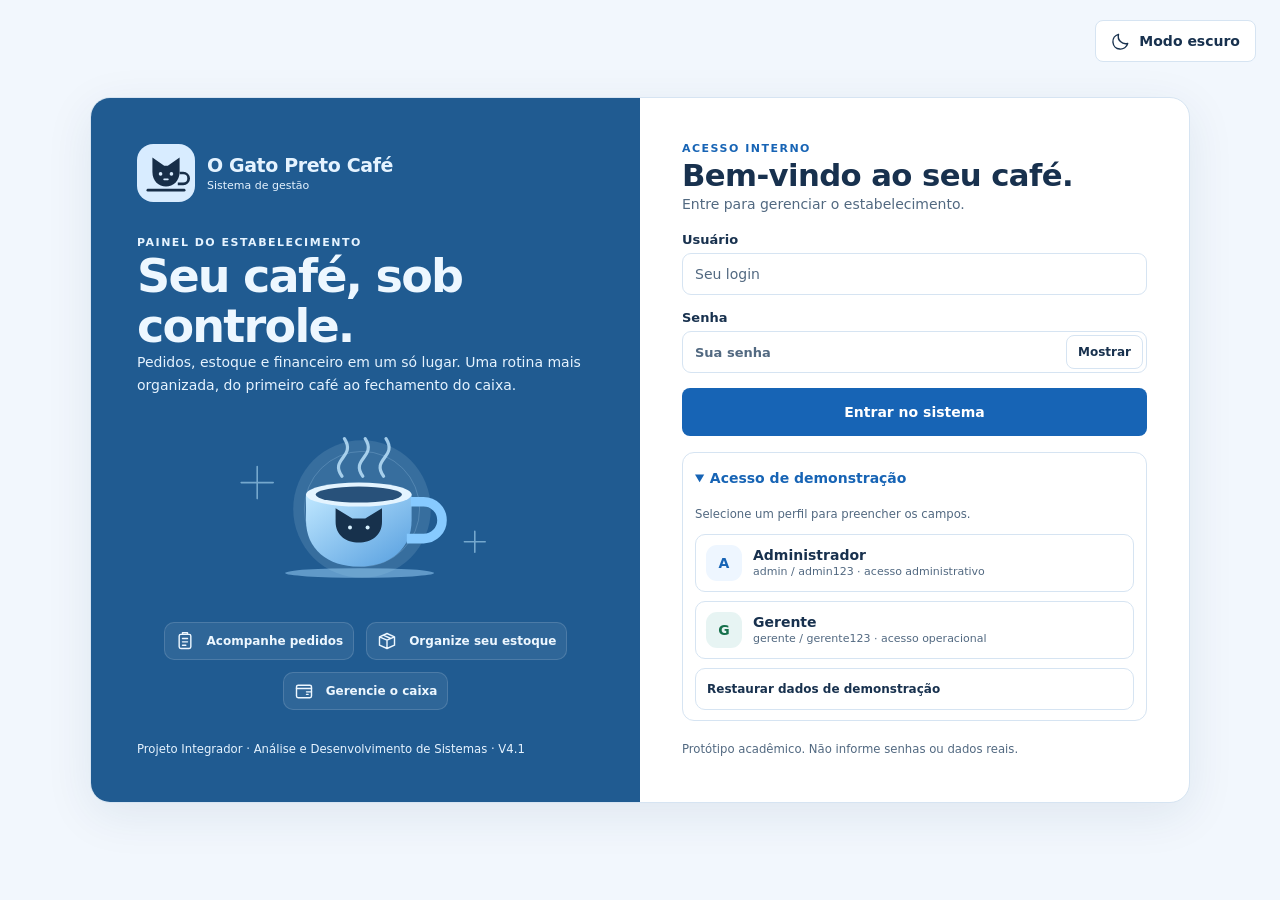
==== commit c5598fca: "feat: melhora notificações e login mobile" ====
--- a/index.html
+++ b/index.html
@@ -1,2 +1,2 @@
 <!DOCTYPE html>
-<html lang="pt-BR"><head><meta charset="UTF-8"><meta name="viewport" content="width=device-width, initial-scale=1"><title>Acesso | O Gato Preto Café</title><link rel="icon" href="assets/logo.svg" type="image/svg+xml"><link rel="stylesheet" href="css/style.css"><script defer src="js/dados.js"></script><script defer src="js/global.js"></script><script defer src="js/login.js"></script></head><body class="login"><div class="login-theme"><button type="button" class="btn" data-theme-button aria-label="Alternar modo claro e escuro"></button></div><main class="login-shell"><section class="login-intro"><div class="brand"><img src="assets/logo.svg" alt=""><span><strong>O Gato Preto Café</strong><small>Sistema de gestão</small></span></div><div><p class="eyebrow">PAINEL DO ESTABELECIMENTO</p><h1>Seu café, sob controle.</h1><p>Pedidos, estoque e financeiro em um só lugar. Uma rotina mais organizada, do primeiro café ao fechamento do caixa.</p></div><div class="login-art" aria-hidden="true"><svg viewBox="0 0 380 200"><defs><linearGradient id="cup" x2="1" y2="1"><stop stop-color="#bfe7ff"/><stop offset="1" stop-color="#559edf"/></linearGradient></defs><circle cx="185" cy="100" r="86" fill="#d9f2ff" opacity=".12"/><circle cx="185" cy="100" r="72" fill="none" stroke="#c3e7ff" stroke-opacity=".25"/><path d="M115 82h132v32c0 36-27 58-66 58s-66-22-66-58z" fill="url(#cup)"/><path d="M246 91h16a23 23 0 0 1 0 46h-21" fill="none" stroke="#87caff" stroke-width="12"/><ellipse cx="181" cy="82" rx="66" ry="15" fill="#e4f4ff"/><ellipse cx="181" cy="82" rx="54" ry="10" fill="#28517a"/><path d="M160 59c-16-22 18-24 3-47M186 59c-16-22 18-24 3-47M212 59c-16-22 18-24 3-47" fill="none" stroke="#c2e8ff" stroke-linecap="round" stroke-width="4" opacity=".8"/><path d="M152 116V99l21 13h16l21-13v17c0 17-13 26-29 26s-29-9-29-26z" fill="#17314c"/><circle cx="170" cy="123" r="2.5" fill="#d9f2ff"/><circle cx="192" cy="123" r="2.5" fill="#d9f2ff"/><ellipse cx="182" cy="180" rx="93" ry="6" fill="#9fd7ff" opacity=".5"/><path d="M34 67h40M54 47v40M313 141h26M326 128v26" stroke="#bce7ff" stroke-width="2" stroke-linecap="round" opacity=".55"/></svg></div><div class="features" id="features"></div><small>Projeto Integrador · Análise e Desenvolvimento de Sistemas · V3</small></section><section class="login-main"><div><p class="eyebrow">ACESSO INTERNO</p><h2>Bem-vindo ao seu café.</h2><p class="muted">Entre para gerenciar o estabelecimento.</p></div><form id="login-form"><label class="field"><span>Usuário</span><input name="login" autocomplete="username" required placeholder="Seu login"></label><label class="field"><span>Senha</span><span class="password-control"><input type="password" name="senha" autocomplete="current-password" required placeholder="Sua senha"><button type="button" id="show-password" class="btn small" aria-pressed="false">Mostrar</button></span></label><button class="btn primary" type="submit">Entrar no sistema</button><p class="error" id="login-error" role="alert"></p></form><div class="demo"><p class="muted"><strong>Acesso de demonstração</strong> · selecione um perfil para preencher os campos.</p><button class="btn" type="button" data-demo="Administrador"><span class="demo-symbol">A</span><span><strong>Administrador</strong><small>admin / admin123 · acesso administrativo</small></span></button><button class="btn" type="button" data-demo="Gerente"><span class="demo-symbol">G</span><span><strong>Gerente</strong><small>gerente / gerente123 · acesso operacional</small></span></button><button class="btn small" id="reset" type="button">Restaurar dados de demonstração</button></div><p class="muted"><small>Protótipo acadêmico. Não informe senhas ou dados reais.</small></p></section></main><noscript>Ative o JavaScript para usar o protótipo.</noscript></body></html>
+<html lang="pt-BR"><head><meta charset="UTF-8"><meta name="viewport" content="width=device-width, initial-scale=1, viewport-fit=cover"><title>Acesso | O Gato Preto Café</title><link rel="icon" href="assets/logo.svg" type="image/svg+xml"><link rel="stylesheet" href="css/style.css"><link rel="stylesheet" href="css/v4.css"><script defer src="js/dados.js"></script><script defer src="js/global.js"></script><script defer src="js/login.js"></script></head><body class="login"><div class="login-theme"><button type="button" class="btn" data-theme-button aria-label="Alternar modo claro e escuro"></button></div><main class="login-shell"><section class="login-intro"><div class="brand"><img src="assets/logo.svg" alt=""><span><strong>O Gato Preto Café</strong><small>Sistema de gestão</small></span></div><div><p class="eyebrow">PAINEL DO ESTABELECIMENTO</p><h1>Seu café, sob controle.</h1><p>Pedidos, estoque e financeiro em um só lugar. Uma rotina mais organizada, do primeiro café ao fechamento do caixa.</p></div><div class="login-art" aria-hidden="true"><svg viewBox="0 0 380 200"><defs><linearGradient id="cup" x2="1" y2="1"><stop stop-color="#bfe7ff"/><stop offset="1" stop-color="#559edf"/></linearGradient></defs><circle cx="185" cy="100" r="86" fill="#d9f2ff" opacity=".12"/><circle cx="185" cy="100" r="72" fill="none" stroke="#c3e7ff" stroke-opacity=".25"/><path d="M115 82h132v32c0 36-27 58-66 58s-66-22-66-58z" fill="url(#cup)"/><path d="M246 91h16a23 23 0 0 1 0 46h-21" fill="none" stroke="#87caff" stroke-width="12"/><ellipse cx="181" cy="82" rx="66" ry="15" fill="#e4f4ff"/><ellipse cx="181" cy="82" rx="54" ry="10" fill="#28517a"/><path d="M160 59c-16-22 18-24 3-47M186 59c-16-22 18-24 3-47M212 59c-16-22 18-24 3-47" fill="none" stroke="#c2e8ff" stroke-linecap="round" stroke-width="4" opacity=".8"/><path d="M152 116V99l21 13h16l21-13v17c0 17-13 26-29 26s-29-9-29-26z" fill="#17314c"/><circle cx="170" cy="123" r="2.5" fill="#d9f2ff"/><circle cx="192" cy="123" r="2.5" fill="#d9f2ff"/><ellipse cx="182" cy="180" rx="93" ry="6" fill="#9fd7ff" opacity=".5"/><path d="M34 67h40M54 47v40M313 141h26M326 128v26" stroke="#bce7ff" stroke-width="2" stroke-linecap="round" opacity=".55"/></svg></div><div class="features" id="features"></div><small>Projeto Integrador · Análise e Desenvolvimento de Sistemas · V4.1</small></section><section class="login-main"><div><p class="eyebrow">ACESSO INTERNO</p><h2>Bem-vindo ao seu café.</h2><p class="muted">Entre para gerenciar o estabelecimento.</p></div><form id="login-form"><label class="field"><span>Usuário</span><input name="login" autocomplete="username" required placeholder="Seu login"></label><label class="field"><span>Senha</span><span class="password-control"><input type="password" name="senha" autocomplete="current-password" required placeholder="Sua senha"><button type="button" id="show-password" class="btn small" aria-pressed="false">Mostrar</button></span></label><button class="btn primary" type="submit">Entrar no sistema</button><p class="error" id="login-error" role="alert"></p></form><details class="demo-disclosure" open><summary>Acesso de demonstração</summary><div class="demo"><p class="muted"><small>Selecione um perfil para preencher os campos.</small></p><button class="btn" type="button" data-demo="Administrador"><span class="demo-symbol">A</span><span><strong>Administrador</strong><small>admin / admin123 · acesso administrativo</small></span></button><button class="btn" type="button" data-demo="Gerente"><span class="demo-symbol">G</span><span><strong>Gerente</strong><small>gerente / gerente123 · acesso operacional</small></span></button><button class="btn small" id="reset" type="button">Restaurar dados de demonstração</button></div></details><p class="muted login-warning"><small>Protótipo acadêmico. Não informe senhas ou dados reais.</small></p></section></main><noscript>Ative o JavaScript para usar o protótipo.</noscript></body></html>
--- a/css/v4.css
+++ b/css/v4.css
@@ -0,0 +1,57 @@
+/* V4 — interface adaptativa, paleta azul original, divulgação progressiva. */
+@media screen {
+:root{--radius:14px;--bg:#f2f7fd;--shadow:0 2px 10px #204d7d08;--sidebar:#fff}
+:root[data-theme=dark]{--bg:#111f30;--sidebar:#15253a;--shadow:0 2px 10px #0002}
+body,html[data-theme=dark] body{background:var(--bg)}
+.app{grid-template-columns:232px minmax(0,1fr)}
+.sidebar{padding:24px 16px;gap:30px}.sidebar .brand img{width:41px;height:41px}.sidebar .brand{gap:10px}.sidebar nav a{border-radius:8px;padding:11px 12px}.sidebar nav a.active{box-shadow:none;font-weight:750}.nav-label{letter-spacing:1px}.sidebottom{gap:10px}
+.menu-compact .sidebar nav a span{display:none}
+.topbar{min-height:66px;padding:12px 28px}.topbar-right{gap:8px;flex-wrap:nowrap}.account-tools{display:flex;align-items:center;gap:8px}.account-toggle{display:none}.topbar .btn{min-height:36px}.user{max-width:170px;min-width:0}.user>span:last-child{min-width:0;overflow-wrap:anywhere}.avatar{flex:none}
+.content{padding:24px 28px 38px;gap:20px;max-width:1560px}.hero,html[data-theme=dark] .hero{background:none;color:var(--ink);border:0;padding:0;border-radius:0;overflow:visible}.hero:after,.hero .hero-icon,.hero .eyebrow{display:none}.hero h1{font-size:clamp(25px,2.5vw,34px);letter-spacing:-.9px}.hero p,html[data-theme=dark] .hero p{color:var(--muted);margin-top:4px;font-size:14px}
+.card{padding:18px;border-radius:var(--radius)}.card-head{margin-bottom:15px}.card-head h2,.section-heading h2{font-size:18px;letter-spacing:-.3px}.card-head p{font-size:13px}.section-gap{gap:16px}.section-heading{margin-top:3px}.section-heading .muted{font-size:12px}
+.stat{gap:7px;padding:16px}.stat strong{font-size:clamp(20px,2vw,27px);font-variant-numeric:tabular-nums;letter-spacing:-.6px}.stat-icon{width:32px;height:32px;border-radius:9px}.stat small{font-size:11px}.stat-top{font-size:12px;min-height:32px}.btn.primary{background:#1764b5}.btn,.tab{border-radius:8px}.btn:hover:not(:disabled),.module-link:hover{box-shadow:none}.table-wrap{border-radius:10px}th{letter-spacing:.25px}th,td{padding:11px 12px}tbody tr:hover{background:var(--soft)}
+.dashboard-filter{padding:14px 18px}.dashboard-period{display:flex;align-items:end;gap:14px;flex-wrap:wrap}.dashboard-period>.field{flex:0 1 300px}.period-details{flex:1 1 280px;min-width:0}.period-details summary{color:var(--blue);font-weight:650;cursor:pointer;padding:11px 0;min-height:42px}.period-fields{display:grid;grid-template-columns:repeat(2,minmax(0,1fr));gap:10px}.period-details[open] summary{padding-top:0}.disclosure>summary{display:flex;align-items:center;justify-content:space-between;gap:12px;cursor:pointer;list-style:none;min-height:30px}.disclosure>summary::-webkit-details-marker{display:none}.disclosure>summary::after{content:'›';font-size:24px;font-weight:400;color:var(--blue);transform:rotate(90deg);flex:none}.disclosure[open]>summary::after{transform:rotate(-90deg)}.disclosure>summary span{display:grid;gap:3px}.disclosure>summary small{font-weight:400;font-size:12px}.disclosure[open]>summary{margin-bottom:16px}.disclosure>summary::before{display:none}.analytics>summary{flex-wrap:wrap}.analytics>summary span{display:block}.analytics>summary small{flex:1 1 180px;text-align:right}.module-summary .stat{box-shadow:none}
+.module-link{min-height:94px;display:flex;align-items:center;gap:12px;position:relative}.module-link .module-arrow{margin-left:auto;color:var(--blue)}.module-link small{display:block;font-size:11px;line-height:1.45;margin-top:3px}.module-link h3{font-size:15px}.module-link>div{min-width:0}.module-link:hover{transform:none}.mobile-module-select{display:none}.module-nav .tabs{padding:5px;gap:4px;box-shadow:none}.tab{padding:10px 12px;font-size:13px}.tab[aria-selected=true]{background:var(--soft);color:var(--blue)}.module-summary #metricas{margin:0}.record-toggle{display:none}.login{background:var(--bg)}.login-shell{box-shadow:0 12px 48px #12385e16;border-radius:20px}.login-intro{background:#205b91}.login-intro p,.login-intro .brand,.login-intro .brand small,.login-intro .eyebrow,.login-intro small{color:#e5f3ff}.login-main{gap:16px}.login-main .demo .btn{border-radius:10px}.login-main h2{letter-spacing:-.6px}
+.tv-mode .hero{padding:0}.tv-mode .app{display:block}.tv-mode .content{max-width:none}
+}
+@media screen and (min-width:761px) and (max-width:1150px){.app{grid-template-columns:200px minmax(0,1fr)}.topbar{padding:12px 18px}.content{padding:20px}.topbar .crumb{display:none}.topbar-right{margin-left:auto}.account-tools{gap:5px}.grid.four>*{min-width:min(100%,170px)}.account-tools .user{max-width:120px}}
+@media screen and (max-width:760px){
+.app,.menu-compact .app{display:block}.sidebar,.menu-compact .sidebar{position:static;height:auto;display:block;padding:12px 16px;background:var(--sidebar);border-bottom:1px solid var(--line)}.sidebar .brand,.menu-compact .sidebar .brand{justify-content:flex-start}.sidebar .brand img{width:32px;height:32px}.sidebar .brand strong{font-size:15px}.sidebar .brand small{font-size:10px}.sidebar .menu-toggle,.sidebar .sidebottom,.sidebar .nav-label{display:none!important}
+.sidebar #nav-main,.sidebar.menu-open #nav-main{position:fixed;z-index:15;bottom:0;left:0;right:0;background:var(--sidebar);border-top:1px solid var(--line);box-shadow:0 -4px 18px #163b6310;display:flex!important;justify-content:space-evenly;gap:0;overflow:visible;padding:5px 4px max(7px,env(safe-area-inset-bottom));}.sidebar #nav-main a,.menu-compact .sidebar #nav-main a{flex:1 1 0;min-width:0;display:flex;flex-direction:column;align-items:center;justify-content:center;gap:4px;padding:7px 2px;min-height:54px;font-size:10px;line-height:1.1;white-space:normal;text-align:center;border-radius:9px;box-shadow:none}.sidebar #nav-main a span,.menu-compact .sidebar #nav-main a span{display:block;overflow-wrap:anywhere}.sidebar #nav-main a .icon{width:20px;height:20px}
+.topbar{position:absolute;top:8px;right:12px;padding:0;min-height:0;border:0;background:none;z-index:16;max-width:50%}.topbar-right{width:auto;justify-content:flex-end;gap:4px;flex-wrap:nowrap}.topbar .btn{min-width:36px;min-height:40px;padding:6px;border:0;background:transparent}.topbar .tool-label{display:none}.account-toggle{display:flex!important}.account-chevron{display:none}.account-toggle .avatar{width:30px;height:30px}.account-tools{display:none;position:absolute;right:0;top:47px;width:min(252px,90vw);background:var(--panel);border:1px solid var(--line);border-radius:12px;box-shadow:0 12px 35px #10243b25;padding:10px;gap:4px;flex-direction:column;align-items:stretch}.account-tools.is-open{display:flex}.account-tools .user{order:-1;max-width:none;border-bottom:1px solid var(--line);padding:8px}.account-tools .btn{justify-content:flex-start;padding:9px 10px;min-height:44px}.sidebar .brand>span{max-width:52vw;overflow-wrap:anywhere}.sidebar .brand small{display:none}
+.content{padding:18px 14px calc(88px + env(safe-area-inset-bottom));gap:16px}.hero h1{font-size:25px}.hero p{font-size:12px;line-height:1.5}.hero{gap:0}.card{padding:14px}.section-gap{gap:12px}.section-heading h2,.card-head h2{font-size:16px}.section-heading .muted{font-size:11px}.card-head{margin-bottom:12px}.card-head p{font-size:12px;line-height:1.45}
+.grid.four.primary-kpis,.grid.four.quick-links,.module-summary .grid.four,.disclosure .grid.four{display:grid!important;grid-template-columns:repeat(2,minmax(0,1fr));gap:9px}.grid.four.primary-kpis>*,.grid.four.quick-links>*,.module-summary .grid.four>*,.disclosure .grid.four>*{min-width:0}.stat{padding:12px;gap:5px}.stat-top{font-size:11px;min-height:28px}.stat-icon{width:26px;height:26px}.stat-icon .icon{width:16px;height:16px}.stat strong{font-size:clamp(17px,4.5vw,23px);overflow-wrap:anywhere}.stat small{font-size:10px;line-height:1.35}.module-link{min-height:58px;padding:10px;gap:8px}.module-link h3{font-size:13px;overflow-wrap:anywhere}.module-link small{display:none}.module-link .module-arrow .icon{width:15px;height:15px}.dashboard-period{display:grid;gap:6px}.dashboard-period>.field{width:100%}.period-details summary{padding:8px 0;min-height:36px}.period-fields{gap:8px}.dashboard-filter{padding:12px}.module-nav .tabs{display:none}.mobile-module-select{display:grid;padding:12px;background:var(--panel);border:1px solid var(--line);border-radius:12px}.mobile-module-select select{font-size:16px;min-height:46px}.filters{grid-template-columns:repeat(2,minmax(0,1fr));gap:9px}.filters .field{min-width:0}.filters .field:has(input[type=search]),.analytics-filters .field:has(select[name=rapido]){grid-column:1/-1}.field span{overflow-wrap:anywhere}input:not([type=checkbox]),select,textarea{font-size:16px;min-height:44px;padding:10px}.date-control .date-text{font-size:14px;padding-right:40px}.calendar-trigger{width:36px}.btn,.btn.small{min-height:44px}.pill{white-space:normal}.disclosure>summary{min-height:40px}.disclosure>summary small{font-size:11px}.analytics>summary small{text-align:left;flex:1 1 100%;order:2}.analytics>summary::after{order:1}.toast{bottom:calc(80px + env(safe-area-inset-bottom));right:12px;left:12px;max-width:none}
+.table-wrap tr.compact-record:not(.record-open) td:not(:first-child):not([data-label="Status"]):not([data-label="Situação"]):not([data-label="Saldo"]):not([data-label="Total"]){display:none}.table-wrap tr.compact-record td:first-child{position:relative;padding-right:46px;min-height:48px}.record-toggle{display:grid;place-items:center;position:absolute;right:4px;top:3px;width:40px;height:40px;border:0;border-radius:8px;background:var(--soft);color:var(--blue)}.record-toggle::after{content:'⌄';font-size:21px;line-height:1}.record-toggle[aria-expanded=true]::after{content:'⌃'}.table-wrap tr.compact-record:not(.record-open) td:last-child{border-bottom:0}.table-wrap tr.compact-record:not(.record-open) td:first-child>small{display:none}.table-wrap tr{margin-bottom:7px}.table-wrap td{padding:8px 10px}.table-wrap tr:hover{background:var(--panel)}
+.login{padding:56px 12px 20px}.login-shell{margin:0;width:100%}.login-intro{padding:18px;gap:10px}.login-intro h1{font-size:24px}.login-intro .eyebrow,.login-intro>small,.login-intro h1+p{display:none}.login-main{padding:20px;gap:15px}.login-main h2{font-size:24px}.login-main .demo [data-demo]{min-height:48px}.login-theme{top:10px;right:12px}.login-theme .btn{min-height:36px}.tv-mode .sidebar{display:none}.tv-mode .topbar{position:relative;top:auto;right:auto;max-width:none;padding:8px 12px;justify-content:flex-end}.tv-mode .content{padding:14px}.tv-mode .stat strong{font-size:clamp(20px,5vw,30px)}
+}
+@media print{.record-toggle,.mobile-module-select,.account-toggle{display:none!important}}
+@media screen{.sidebar nav .nav-mobile-label{display:none}.module-link .stat-icon{flex:none}.operation-grid>.card{box-shadow:none}.operation-grid{align-items:start!important}}
+@media screen and (max-width:760px){
+.sidebar #nav-main a .nav-desktop-label{display:none}.sidebar #nav-main a .nav-mobile-label{display:block}.topbar-right .account-toggle .avatar{display:grid!important}.topbar .account-toggle{padding:3px;min-width:36px}.sidebar .brand>span{max-width:calc(100vw - 172px)}.sidebar .brand strong{overflow-wrap:normal;font-size:14px}.dashboard-filter .filters.dashboard-period{grid-template-columns:minmax(0,1fr);align-items:stretch}.period-details{min-width:0}.period-fields .field{min-width:0}
+.table-wrap tr.compact-record:not(.record-open) td:is([data-label="Descrição"],[data-label="Origem"],[data-label="Valor"],[data-label="Nome"],[data-label="Saldo diário"],[data-label="Saldo acumulado"],[data-label="Entradas"],[data-label="Saídas"]){display:grid}.table-wrap td>.pill{justify-self:start}.table-wrap tr.compact-record:not(.record-open) td[data-label="Saldo"]{display:flex;align-items:center;flex-wrap:wrap}.table-wrap tr.compact-record:not(.record-open) td[data-label="Saldo"]::before{width:calc(35% - 8px);flex:none}.operation-grid>.card{padding:10px}.operation-grid>.card .table-wrap td{padding-left:8px;padding-right:8px}.operation-grid>.card .table-wrap td:first-child{padding-right:46px}
+}
+
+/* V4.1 — navegação contextual e login compacto. */
+.notice-link{display:flex;flex:1;min-width:0;align-items:center;color:var(--ink);border-radius:8px;text-decoration:none!important;padding:3px 0;overflow-wrap:anywhere}
+.notice-link small{display:block;color:var(--blue);font-weight:650;margin-top:4px}
+.notice-link:hover strong{text-decoration:underline}
+.notification-context{display:flex;align-items:center;justify-content:space-between;flex-wrap:wrap;gap:10px;padding:12px 14px;margin-bottom:14px;background:var(--soft);border:1px solid var(--line);border-left:3px solid var(--blue);border-radius:10px}
+.notification-context>div{flex:1 1 180px;min-width:0}.notification-context strong{color:var(--blue);font-size:13px}.notification-context p{font-size:12px;color:var(--muted);line-height:1.45;margin-top:3px}
+.notification-target{scroll-margin-block:80px 92px;outline:2px solid var(--blue);outline-offset:-2px}.notification-target>td{background:var(--soft)!important}.notification-target:focus{outline:2px solid var(--blue)}
+.demo-disclosure{border:1px solid var(--line);border-radius:12px;padding:10px 12px}.demo-disclosure summary{cursor:pointer;font-weight:650;color:var(--blue);min-height:30px;align-content:center}.demo-disclosure[open] summary{margin-bottom:9px}.login-main .error:empty{display:none}
+@media(max-width:760px){
+ .login{min-height:100vh;min-height:100svh;min-height:100dvh;display:grid;place-items:center;padding: max(52px,calc(env(safe-area-inset-top) + 48px)) max(12px,env(safe-area-inset-right)) max(12px,env(safe-area-inset-bottom)) max(12px,env(safe-area-inset-left));overflow-x:clip}
+ .login-shell{width:min(100%,440px);margin:0;grid-template-columns:1fr;border-radius:16px;overflow:visible}
+ .login-intro{min-height:0;padding:14px 18px;gap:0;justify-content:center;border-radius:15px 15px 0 0}
+ .login-intro>div:not(.brand),.login-intro>small{display:none}
+ .login-intro .brand img{width:40px;height:40px}.login-intro .brand strong{font-size:17px}.login-intro .brand small{font-size:11px}
+ .login-main{min-width:0;padding:18px;gap:12px}.login-main .eyebrow{display:none}.login-main h2{font-size:24px;line-height:1.18}.login-main>div:first-child .muted{font-size:13px;margin-top:4px;line-height:1.4}
+ .login-main form{gap:10px}.login-main .field{gap:5px}.login-main .field input{min-height:44px;font-size:16px}.login-main #login-form .primary{min-height:46px}.login-main .password-control button{min-width:76px;min-height:0;height:auto;font-size:12px}
+ .login-theme{top:max(8px,env(safe-area-inset-top));right:max(12px,env(safe-area-inset-right))}.login-theme .btn{min-height:36px}
+ .demo-disclosure{padding:5px 10px}.demo-disclosure summary{min-height:40px;font-size:13px}.login-warning{font-size:11px;line-height:1.4}.login-warning small{font-size:inherit}
+ .notification-context .btn{min-height:40px}.notice-link{padding:8px 0}
+}
+@media(max-width:760px) and (max-height:640px){.login-main{padding:14px;gap:9px}.login-intro{padding:10px 14px}.login-main h2{font-size:22px}.login-main form{gap:8px}.login-main>div:first-child .muted{display:none}.login-warning{line-height:1.25}}
+@media(prefers-reduced-motion:reduce){.notification-target,.login-shell{animation:none;transition:none}}
+
+@media(min-width:761px) and (max-height:850px){.login-main{padding:26px;gap:12px}.login-main form{gap:12px}.login-intro{padding:26px;min-height:0}.login-main .demo{gap:6px}}
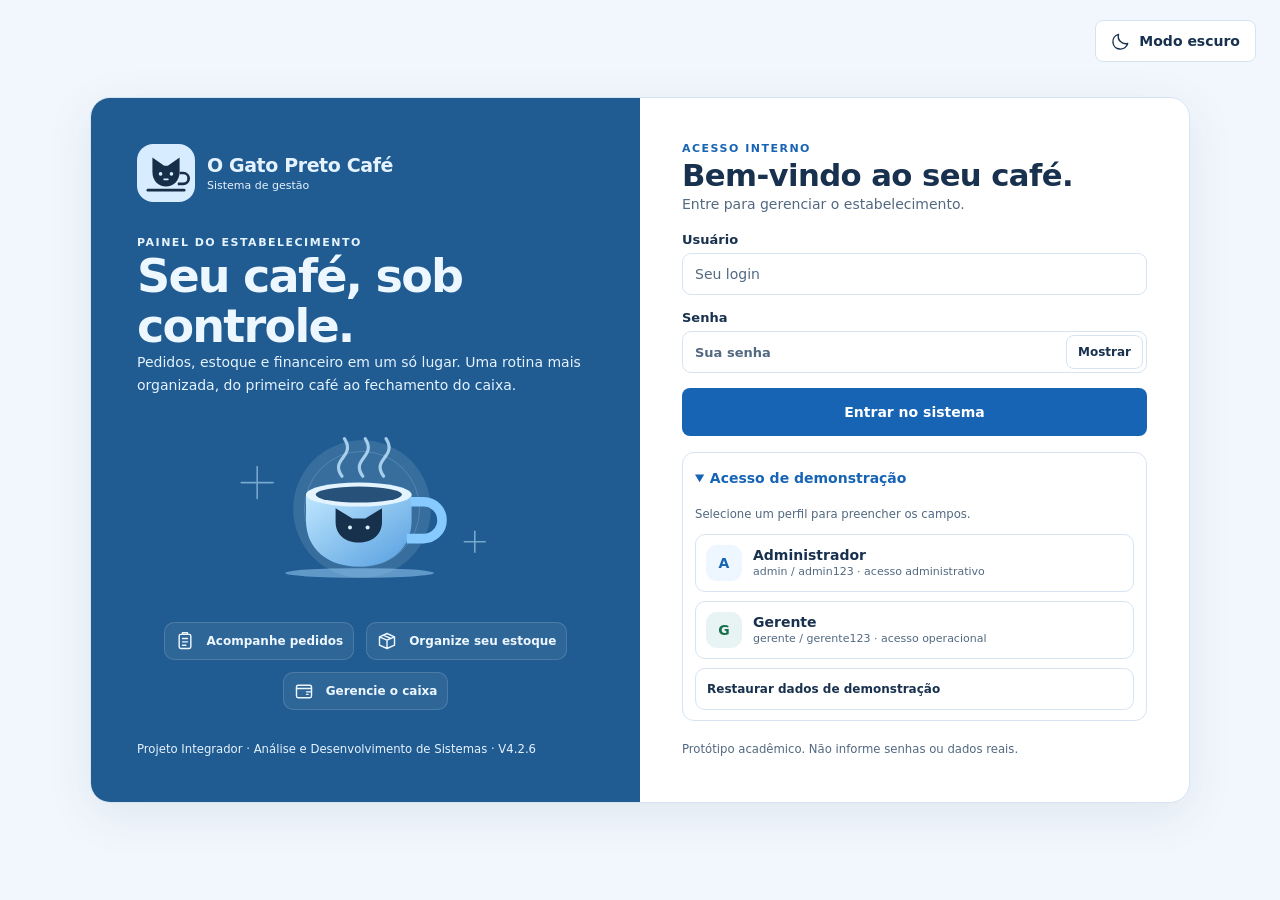
==== commit f2a619de: "release: publica versão estável V4.2.9" ====
--- a/index.html
+++ b/index.html
@@ -1,2 +1,92 @@
 <!DOCTYPE html>
-<html lang="pt-BR"><head><meta charset="UTF-8"><meta name="viewport" content="width=device-width, initial-scale=1, viewport-fit=cover"><title>Acesso | O Gato Preto Café</title><link rel="icon" href="assets/logo.svg" type="image/svg+xml"><link rel="stylesheet" href="css/style.css"><link rel="stylesheet" href="css/v4.css"><script defer src="js/dados.js"></script><script defer src="js/global.js"></script><script defer src="js/login.js"></script></head><body class="login"><div class="login-theme"><button type="button" class="btn" data-theme-button aria-label="Alternar modo claro e escuro"></button></div><main class="login-shell"><section class="login-intro"><div class="brand"><img src="assets/logo.svg" alt=""><span><strong>O Gato Preto Café</strong><small>Sistema de gestão</small></span></div><div><p class="eyebrow">PAINEL DO ESTABELECIMENTO</p><h1>Seu café, sob controle.</h1><p>Pedidos, estoque e financeiro em um só lugar. Uma rotina mais organizada, do primeiro café ao fechamento do caixa.</p></div><div class="login-art" aria-hidden="true"><svg viewBox="0 0 380 200"><defs><linearGradient id="cup" x2="1" y2="1"><stop stop-color="#bfe7ff"/><stop offset="1" stop-color="#559edf"/></linearGradient></defs><circle cx="185" cy="100" r="86" fill="#d9f2ff" opacity=".12"/><circle cx="185" cy="100" r="72" fill="none" stroke="#c3e7ff" stroke-opacity=".25"/><path d="M115 82h132v32c0 36-27 58-66 58s-66-22-66-58z" fill="url(#cup)"/><path d="M246 91h16a23 23 0 0 1 0 46h-21" fill="none" stroke="#87caff" stroke-width="12"/><ellipse cx="181" cy="82" rx="66" ry="15" fill="#e4f4ff"/><ellipse cx="181" cy="82" rx="54" ry="10" fill="#28517a"/><path d="M160 59c-16-22 18-24 3-47M186 59c-16-22 18-24 3-47M212 59c-16-22 18-24 3-47" fill="none" stroke="#c2e8ff" stroke-linecap="round" stroke-width="4" opacity=".8"/><path d="M152 116V99l21 13h16l21-13v17c0 17-13 26-29 26s-29-9-29-26z" fill="#17314c"/><circle cx="170" cy="123" r="2.5" fill="#d9f2ff"/><circle cx="192" cy="123" r="2.5" fill="#d9f2ff"/><ellipse cx="182" cy="180" rx="93" ry="6" fill="#9fd7ff" opacity=".5"/><path d="M34 67h40M54 47v40M313 141h26M326 128v26" stroke="#bce7ff" stroke-width="2" stroke-linecap="round" opacity=".55"/></svg></div><div class="features" id="features"></div><small>Projeto Integrador · Análise e Desenvolvimento de Sistemas · V4.1</small></section><section class="login-main"><div><p class="eyebrow">ACESSO INTERNO</p><h2>Bem-vindo ao seu café.</h2><p class="muted">Entre para gerenciar o estabelecimento.</p></div><form id="login-form"><label class="field"><span>Usuário</span><input name="login" autocomplete="username" required placeholder="Seu login"></label><label class="field"><span>Senha</span><span class="password-control"><input type="password" name="senha" autocomplete="current-password" required placeholder="Sua senha"><button type="button" id="show-password" class="btn small" aria-pressed="false">Mostrar</button></span></label><button class="btn primary" type="submit">Entrar no sistema</button><p class="error" id="login-error" role="alert"></p></form><details class="demo-disclosure" open><summary>Acesso de demonstração</summary><div class="demo"><p class="muted"><small>Selecione um perfil para preencher os campos.</small></p><button class="btn" type="button" data-demo="Administrador"><span class="demo-symbol">A</span><span><strong>Administrador</strong><small>admin / admin123 · acesso administrativo</small></span></button><button class="btn" type="button" data-demo="Gerente"><span class="demo-symbol">G</span><span><strong>Gerente</strong><small>gerente / gerente123 · acesso operacional</small></span></button><button class="btn small" id="reset" type="button">Restaurar dados de demonstração</button></div></details><p class="muted login-warning"><small>Protótipo acadêmico. Não informe senhas ou dados reais.</small></p></section></main><noscript>Ative o JavaScript para usar o protótipo.</noscript></body></html>
+<html lang="pt-BR">
+    <head>
+        <!-- Metadados, estilos e scripts carregados na ordem de dependência. -->
+        <meta charset="UTF-8">
+        <meta name="viewport" content="width=device-width, initial-scale=1, viewport-fit=cover">
+        <title>Acesso | O Gato Preto Café</title>
+        <link rel="icon" href="assets/logo.svg" type="image/svg+xml">
+        <link rel="stylesheet" href="css/style.css?v=4.2.9">
+        <link rel="stylesheet" href="css/v4.css?v=4.2.9">
+        <script defer src="js/dados.js?v=4.2.9"></script>
+        <script defer src="js/global.js?v=4.2.9"></script>
+        <script defer src="js/login.js?v=4.2.9"></script>
+    </head>
+    <body class="login">
+        <div class="login-theme">
+            <button type="button" class="btn" data-theme-button aria-label="Alternar modo claro e escuro"></button>
+        </div>
+        <main class="login-shell">
+            <!-- Identidade visual e apresentação do sistema. -->
+            <section class="login-intro">
+                <div class="brand">
+                    <img src="assets/logo.svg" alt="">
+                    <span><strong>O Gato Preto Café</strong><small>Sistema de gestão</small></span>
+                </div>
+                <div>
+                    <p class="eyebrow">PAINEL DO ESTABELECIMENTO</p>
+                    <h1>Seu café, sob controle.</h1>
+                    <p>Pedidos, estoque e financeiro em um só lugar. Uma rotina mais organizada, do primeiro café ao fechamento do caixa.</p>
+                </div>
+                <div class="login-art" aria-hidden="true">
+                    <svg viewBox="0 0 380 200">
+                        <defs>
+                            <linearGradient id="cup" x2="1" y2="1">
+                                <stop stop-color="#bfe7ff"/>
+                                <stop offset="1" stop-color="#559edf"/>
+                            </linearGradient>
+                        </defs>
+                        <circle cx="185" cy="100" r="86" fill="#d9f2ff" opacity=".12"/>
+                        <circle cx="185" cy="100" r="72" fill="none" stroke="#c3e7ff" stroke-opacity=".25"/>
+                        <path d="M115 82h132v32c0 36-27 58-66 58s-66-22-66-58z" fill="url(#cup)"/>
+                        <path d="M246 91h16a23 23 0 0 1 0 46h-21" fill="none" stroke="#87caff" stroke-width="12"/>
+                        <ellipse cx="181" cy="82" rx="66" ry="15" fill="#e4f4ff"/>
+                        <ellipse cx="181" cy="82" rx="54" ry="10" fill="#28517a"/>
+                        <path d="M160 59c-16-22 18-24 3-47M186 59c-16-22 18-24 3-47M212 59c-16-22 18-24 3-47" fill="none" stroke="#c2e8ff" stroke-linecap="round" stroke-width="4" opacity=".8"/>
+                        <path d="M152 116V99l21 13h16l21-13v17c0 17-13 26-29 26s-29-9-29-26z" fill="#17314c"/>
+                        <circle cx="170" cy="123" r="2.5" fill="#d9f2ff"/>
+                        <circle cx="192" cy="123" r="2.5" fill="#d9f2ff"/>
+                        <ellipse cx="182" cy="180" rx="93" ry="6" fill="#9fd7ff" opacity=".5"/>
+                        <path d="M34 67h40M54 47v40M313 141h26M326 128v26" stroke="#bce7ff" stroke-width="2" stroke-linecap="round" opacity=".55"/>
+                    </svg>
+                </div>
+                <div class="features" id="features"></div>
+                <small>Projeto Integrador · Análise e Desenvolvimento de Sistemas · V4.2.6</small>
+            </section>
+            <!-- Formulário de acesso e perfis fictícios para demonstração. -->
+            <section class="login-main">
+                <div>
+                    <p class="eyebrow">ACESSO INTERNO</p>
+                    <h2>Bem-vindo ao seu café.</h2>
+                    <p class="muted">Entre para gerenciar o estabelecimento.</p>
+                </div>
+                <form id="login-form">
+                    <label class="field">
+                        <span>Usuário</span>
+                        <input name="login" autocomplete="username" required placeholder="Seu login">
+                    </label>
+                    <label class="field">
+                        <span>Senha</span>
+                        <span class="password-control">
+                            <input type="password" name="senha" autocomplete="current-password" required placeholder="Sua senha">
+                            <button type="button" id="show-password" class="btn small" aria-pressed="false">Mostrar</button>
+                        </span>
+                    </label>
+                    <button class="btn primary" type="submit">Entrar no sistema</button>
+                    <p class="error" id="login-error" role="alert"></p>
+                </form>
+                <details class="demo-disclosure" open>
+                    <summary>Acesso de demonstração</summary>
+                    <div class="demo">
+                        <p class="muted"><small>Selecione um perfil para preencher os campos.</small></p>
+                        <button class="btn" type="button" data-demo="Administrador"><span class="demo-symbol">A</span><span><strong>Administrador</strong><small>admin / admin123 · acesso administrativo</small></span></button>
+                        <button class="btn" type="button" data-demo="Gerente"><span class="demo-symbol">G</span><span><strong>Gerente</strong><small>gerente / gerente123 · acesso operacional</small></span></button>
+                        <button class="btn small" id="reset" type="button">Restaurar dados de demonstração</button>
+                    </div>
+                </details>
+                <p class="muted login-warning"><small>Protótipo acadêmico. Não informe senhas ou dados reais.</small></p>
+            </section>
+        </main>
+        <noscript>Ative o JavaScript para usar o protótipo.</noscript>
+    </body>
+</html>
--- a/css/style.css
+++ b/css/style.css
@@ -1,32 +1,2694 @@
-:root{color-scheme:light;--bg:linear-gradient(132deg,#e5f4ff 0%,#f5faff 46%,#dcecff 100%);--panel:#fff;--soft:#eef6ff;--ink:#18314e;--muted:#526981;--line:#d6e4f2;--blue:#1764b5;--blue2:#3388d7;--onblue:#fff;--green:#16704b;--red:#b33246;--amber:#946009;--shadow:0 12px 34px #204d7d12;--sidebar:#ffffffed;--radius:18px}
-:root[data-theme=dark]{color-scheme:dark;--bg:linear-gradient(132deg,#101e32,#152b43 55%,#101b2c);--panel:#1a2c42;--soft:#203850;--ink:#e5efff;--muted:#adc0d5;--line:#344b64;--blue:#8bc6ff;--blue2:#327dc6;--onblue:#fff;--green:#8bdfb0;--red:#ffa5af;--amber:#ffd18b;--shadow:0 12px 34px #0003;--sidebar:#15253a}
-*{box-sizing:border-box}body{margin:0;font-family:system-ui,-apple-system,BlinkMacSystemFont,"Segoe UI",sans-serif;color:var(--ink);background:var(--bg);min-height:100vh;font-size:14px}button,input,select,textarea{font:inherit}button,a,input,select,textarea{ -webkit-tap-highlight-color:transparent}a{color:var(--blue);text-decoration:none}a:hover{text-decoration:underline}button{cursor:pointer}button:disabled{opacity:.5;cursor:not-allowed}button:focus-visible,a:focus-visible,input:focus-visible,select:focus-visible,textarea:focus-visible{outline:3px solid #54a6ff;outline-offset:2px}h1,h2,h3,p{margin:0}h1{font-size:clamp(26px,3vw,36px);letter-spacing:-1.2px;line-height:1.15}h2{font-size:20px;letter-spacing:-.45px}h3{font-size:15px}p{line-height:1.65}.muted,small{color:var(--muted)}.eyebrow{text-transform:uppercase;letter-spacing:1.5px;font-weight:750;font-size:11px;color:var(--blue)}.app{display:grid;grid-template-columns:248px minmax(0,1fr);min-height:100vh}.sidebar{position:sticky;top:0;height:100vh;background:var(--sidebar);border-right:1px solid var(--line);padding:26px 18px;display:flex;flex-direction:column;gap:28px}.brand{display:flex;align-items:center;gap:12px;color:var(--ink);text-decoration:none!important}.brand img{width:48px;height:48px}.brand strong{display:block;font-size:16px;letter-spacing:-.4px}.brand small{font-size:11px}.nav-label{padding:0 12px 9px;font-size:10px;letter-spacing:1.5px;font-weight:800;color:var(--muted)}nav{display:grid;gap:5px}nav a{display:flex;align-items:center;gap:12px;padding:13px 12px;border-radius:11px;color:var(--muted);font-weight:650;text-decoration:none!important}nav a.active,nav a:hover{background:var(--soft);color:var(--blue)}nav a.active{box-shadow:inset 3px 0 var(--blue)}.icon{width:20px;height:20px;flex:none;vertical-align:middle;stroke:currentColor;fill:none;stroke-width:1.7;stroke-linecap:round;stroke-linejoin:round}.sidebottom{margin-top:auto;border-top:1px solid var(--line);padding-top:16px;display:grid;gap:12px}.workspace{min-width:0}.topbar{display:flex;align-items:center;justify-content:space-between;gap:14px;padding:18px 32px;border-bottom:1px solid var(--line);background:var(--sidebar);min-height:76px}.topbar-right,.row,.actions{display:flex;align-items:center;gap:10px;flex-wrap:wrap}.user{display:flex;gap:9px;align-items:center;padding-left:10px;border-left:1px solid var(--line)}.avatar{width:36px;height:36px;border-radius:50%;display:grid;place-items:center;background:var(--soft);color:var(--blue);font-weight:800}.user strong,.user small{display:block}.user small{font-size:11px}.content{max-width:1480px;margin:auto;padding:30px 32px 40px;display:grid;gap:22px}.hero{background:linear-gradient(115deg,#d3ebff,#eaf5ff 65%,#c2e0fd);border:1px solid #bcdcf7;color:#173653;padding:28px 30px;border-radius:22px;display:flex;justify-content:space-between;align-items:center;gap:20px;position:relative;overflow:hidden}.hero:after{content:"";width:220px;height:220px;border:35px solid #ffffff65;border-radius:50%;position:absolute;right:-45px;top:-90px;pointer-events:none}.hero>*{position:relative;z-index:1}.hero p{margin-top:9px;color:#426381;max-width:680px}.hero .eyebrow{color:#245c91;margin-bottom:9px}.hero .hero-icon{width:74px;height:74px;border-radius:22px;background:#ffffff88;display:grid;place-items:center;flex:none}.hero-icon .icon{width:40px;height:40px;color:#2566a1}html[data-theme=dark] .hero{background:linear-gradient(120deg,#224a70,#20384f);border-color:#416a8d;color:#ecf5ff}html[data-theme=dark] .hero p,html[data-theme=dark] .hero .eyebrow{color:#bdd9f4}html[data-theme=dark] .hero-icon{background:#315b80}html[data-theme=dark] .hero-icon .icon{color:#b9dcff}.card{background:var(--panel);border:1px solid var(--line);border-radius:var(--radius);padding:22px;box-shadow:var(--shadow);min-width:0}.card h2{margin-bottom:6px}.card-head{display:flex;justify-content:space-between;align-items:center;gap:12px;flex-wrap:wrap;margin-bottom:18px}.grid{display:grid;gap:16px}.grid.two{grid-template-columns:repeat(2,minmax(0,1fr))}.grid.three{grid-template-columns:repeat(3,minmax(0,1fr))}.grid.four{grid-template-columns:repeat(4,minmax(0,1fr))}.stat{padding:19px;display:grid;gap:9px}.stat-top{display:flex;align-items:center;justify-content:space-between;gap:6px;color:var(--muted);font-size:12px;font-weight:650}.stat-icon{width:34px;height:34px;display:grid;place-items:center;background:var(--soft);color:var(--blue);border-radius:10px}.stat strong{font-size:clamp(20px,2.3vw,29px);letter-spacing:-.9px;overflow-wrap:anywhere}.stat small{font-size:11px}.btn{border:1px solid var(--line);color:var(--ink);background:var(--panel);border-radius:10px;padding:10px 15px;font-weight:650;display:inline-flex;align-items:center;justify-content:center;gap:8px;text-decoration:none!important;white-space:normal;line-height:1.35}.btn:hover{background:var(--soft)}.btn.primary{color:white;background:linear-gradient(125deg,#1764b5,#3187d2);border-color:transparent}.btn.primary:hover{background:#175caa}.btn.danger{color:var(--red);border-color:var(--red)}.btn.small{padding:7px 11px;font-size:12px}.tabs{display:flex;flex-wrap:wrap;gap:7px;padding:8px;background:var(--panel);border:1px solid var(--line);border-radius:15px}.tab{background:transparent;border:0;border-radius:9px;padding:10px 13px;color:var(--muted);font-weight:650;text-align:left}.tab[aria-selected=true]{background:var(--soft);color:var(--blue);box-shadow:inset 0 -2px var(--blue)}.tab:hover{background:var(--soft)}.form-grid{display:grid;grid-template-columns:repeat(2,minmax(0,1fr));gap:16px}.field{display:grid;gap:6px;min-width:0}.field>span{font-size:13px;font-weight:650}.field.full,.full{grid-column:1/-1}input:not([type=checkbox]),select,textarea{width:100%;min-width:0;background:var(--panel);border:1px solid var(--line);color:var(--ink);padding:11px 12px;border-radius:9px;min-height:42px}textarea{min-height:82px;resize:vertical}input::placeholder,textarea::placeholder{color:var(--muted)}input[type=checkbox]{accent-color:#2676bf;width:16px;height:16px}.filters{display:grid;grid-template-columns:repeat(auto-fit,minmax(150px,1fr));gap:12px;margin-bottom:18px;align-items:end}.table-wrap{overflow-x:auto;max-width:100%;border:1px solid var(--line);border-radius:12px}table{width:100%;border-collapse:collapse;text-align:left;font-size:13px}th{background:var(--soft);color:var(--muted);font-size:11px;text-transform:uppercase;letter-spacing:.5px;white-space:nowrap}th,td{padding:13px 14px;border-bottom:1px solid var(--line);vertical-align:middle}tr:last-child td{border-bottom:0}td{overflow-wrap:anywhere}td strong{display:block}.empty{text-align:center;color:var(--muted);padding:26px}.pill{display:inline-flex;align-items:center;gap:5px;padding:5px 9px;border-radius:20px;background:var(--soft);color:var(--blue);font-size:11px;font-weight:750;white-space:nowrap}.pill.green{color:var(--green)}.pill.red{color:var(--red)}.pill.amber{color:var(--amber)}.note{border:1px solid var(--line);border-left:3px solid var(--blue);background:var(--soft);padding:12px 15px;border-radius:9px;color:var(--muted);line-height:1.5;font-size:13px}.section-gap{display:grid;gap:16px}.split{display:grid;grid-template-columns:minmax(0,1.4fr) minmax(0,1fr);gap:16px}.total{display:flex;justify-content:space-between;align-items:center;gap:12px;padding:15px;background:var(--soft);border-radius:11px}.total strong{font-size:21px}.error{color:var(--red);font-weight:650;min-height:1em}.success{color:var(--green)}.toast{position:fixed;bottom:22px;right:22px;max-width:min(420px,90vw);padding:14px 18px;border-radius:12px;color:var(--ink);background:var(--panel);border:1px solid var(--line);box-shadow:0 10px 40px #0003;z-index:20}.toast.bad{border-color:var(--red)}dialog{color:var(--ink);background:var(--panel);border:1px solid var(--line);border-radius:18px;width:min(700px,94vw);padding:24px;max-height:88vh;overflow:auto;box-shadow:0 20px 90px #0004}dialog::backdrop{background:#10243b88}.dialog-head{display:flex;align-items:center;justify-content:space-between;gap:10px;margin-bottom:18px}.bar-chart{display:grid;gap:12px}.bar-row{display:grid;grid-template-columns:90px 1fr;gap:12px;align-items:center}.bar-track{height:12px;background:var(--soft);border-radius:8px;overflow:hidden}.bar{height:100%;background:linear-gradient(90deg,#3b91dc,#8bc4f5);border-radius:8px}.bar.red{background:linear-gradient(90deg,#cc6477,#eaa1ad)}.module-link{display:grid;gap:12px;color:var(--ink);text-decoration:none!important;transition:transform .15s}.module-link:hover{transform:translateY(-2px);border-color:var(--blue)}.footer{color:var(--muted);font-size:11px;text-align:center;padding:8px}.login{min-height:100vh;display:grid;place-items:center;padding:35px}.login-theme{position:absolute;right:24px;top:20px}.login-shell{width:min(100%,1000px);display:grid;grid-template-columns:1fr 1fr;border:1px solid var(--line);border-radius:26px;overflow:hidden;box-shadow:0 25px 80px #173f7225;background:var(--panel)}.login-intro{background:linear-gradient(150deg,#cce8ff,#e8f5ff 55%,#aad3f7);color:#173653;padding:46px;display:flex;flex-direction:column;justify-content:space-between;gap:38px;min-height:540px}.login-intro h1{font-size:43px;letter-spacing:-2px}.login-intro p{color:#426381}.login-intro .brand{color:#173653}.login-intro .brand small{color:#426381}.login-intro .feature{display:flex;align-items:center;gap:12px;margin-top:12px;font-weight:650}.login-main{padding:42px;display:grid;gap:20px;align-content:center}.login-main form{display:grid;gap:15px}.login-main h2{font-size:28px}.demo{display:grid;gap:9px}.demo .btn{justify-content:flex-start}.login-intro .eyebrow{color:#245c91}.mobile-title{display:none}[hidden]{display:none!important}@media(max-width:1050px){.grid.four{grid-template-columns:repeat(2,minmax(0,1fr))}.app{grid-template-columns:212px minmax(0,1fr)}.sidebar{padding:20px 12px}.content{padding:24px}.topbar{padding:15px 24px}.split{grid-template-columns:1fr}}@media(max-width:760px){.app{display:block}.sidebar{position:static;height:auto;padding:14px;gap:12px;border-right:0;border-bottom:1px solid var(--line)}.sidebar nav{display:flex;overflow-x:auto;gap:4px}.sidebar nav a{white-space:nowrap;padding:10px;font-size:12px}.sidebar .nav-label,.sidebottom{display:none}.sidebar .brand img{width:37px;height:37px}.topbar{padding:12px 16px}.topbar .crumb{display:none}.topbar-right{width:100%;justify-content:space-between}.content{padding:16px;gap:16px}.hero{padding:22px}.hero-icon{display:none!important}.grid.three,.grid.two,.form-grid{grid-template-columns:1fr}.card{padding:17px}.login{padding:72px 16px 20px}.login-shell{grid-template-columns:1fr}.login-intro{min-height:0;padding:25px;gap:20px}.login-intro h1{font-size:30px}.login-intro .features{display:none}.login-main{padding:26px}.login-theme{top:15px;right:16px}.user{border:0;padding:0}.user strong{font-size:12px}}@media(max-width:400px){.grid.four{grid-template-columns:1fr}.topbar-right .btn{font-size:11px;padding:8px}.user small{font-size:10px}}@media(prefers-reduced-motion:reduce){*{scroll-behavior:auto!important;transition:none!important}}
-@media print{body{background:white;color:#172e48}.sidebar,.topbar,.hero,.tabs,#metricas,.footer,.actions,.toast{display:none!important}.app{display:block}.content{padding:0}.card{box-shadow:none;border:0;break-inside:avoid}.table-wrap{overflow:visible}table{font-size:11px}th,td{padding:7px}.card,.stat,.total,th{background:white!important;color:#172e48!important}.muted,small{color:#475569!important}}
-html[data-theme=dark] .login-intro{background:linear-gradient(150deg,#244c72,#1d3855 60%,#142b45);color:#edf5ff}html[data-theme=dark] .login-intro p,html[data-theme=dark] .login-intro .brand small,html[data-theme=dark] .login-intro small{color:#bdd9f4}html[data-theme=dark] .login-intro .brand{color:#edf5ff}
+/* Estilos de base: cores, tipografia, componentes e regras gerais. */
+
+/* Variáveis de cor e aparência do tema claro. */
+:root {
+    color-scheme: light;
+    --bg: linear-gradient(132deg,#e5f4ff 0%,#f5faff 46%,#dcecff 100%);
+    --panel: #fff;
+    --soft: #eef6ff;
+    --ink: #18314e;
+    --muted: #526981;
+    --line: #d6e4f2;
+    --blue: #1764b5;
+    --blue2: #3388d7;
+    --onblue: #fff;
+    --green: #16704b;
+    --red: #b33246;
+    --amber: #946009;
+    --shadow: 0 12px 34px #204d7d12;
+    --sidebar: #ffffffed;
+    --radius: 18px;
+}
+
+/* Sobrescreve a paleta para o tema escuro. */
+:root[data-theme=dark] {
+    color-scheme: dark;
+    --bg: linear-gradient(132deg,#101e32,#152b43 55%,#101b2c);
+    --panel: #1a2c42;
+    --soft: #203850;
+    --ink: #e5efff;
+    --muted: #adc0d5;
+    --line: #344b64;
+    --blue: #8bc6ff;
+    --blue2: #327dc6;
+    --onblue: #fff;
+    --green: #8bdfb0;
+    --red: #ffa5af;
+    --amber: #ffd18b;
+    --shadow: 0 12px 34px #0003;
+    --sidebar: #15253a;
+}
+
+* {
+    box-sizing: border-box;
+}
+
+body {
+    margin: 0;
+    font-family: system-ui,-apple-system,BlinkMacSystemFont,"Segoe UI",sans-serif;
+    color: var(--ink);
+    background: var(--bg);
+    min-height: 100vh;
+    font-size: 14px;
+}
+
+button,input,select,textarea {
+    font: inherit;
+}
+
+button,a,input,select,textarea {
+    -webkit-tap-highlight-color: transparent;
+}
+
+a {
+    color: var(--blue);
+    text-decoration: none;
+}
+
+a:hover {
+    text-decoration: underline;
+}
+
+button {
+    cursor: pointer;
+}
+
+button:disabled {
+    opacity: .5;
+    cursor: not-allowed;
+}
+
+button:focus-visible,a:focus-visible,input:focus-visible,select:focus-visible,textarea:focus-visible {
+    outline: 3px solid #54a6ff;
+    outline-offset: 2px;
+}
+
+h1,h2,h3,p {
+    margin: 0;
+}
+
+h1 {
+    font-size: clamp(26px,3vw,36px);
+    letter-spacing: -1.2px;
+    line-height: 1.15;
+}
+
+h2 {
+    font-size: 20px;
+    letter-spacing: -.45px;
+}
+
+h3 {
+    font-size: 15px;
+}
+
+p {
+    line-height: 1.65;
+}
+
+.muted,small {
+    color: var(--muted);
+}
+
+.eyebrow {
+    text-transform: uppercase;
+    letter-spacing: 1.5px;
+    font-weight: 750;
+    font-size: 11px;
+    color: var(--blue);
+}
+
+/* Estrutura geral do aplicativo, com menu lateral e área de conteúdo. */
+.app {
+    display: grid;
+    grid-template-columns: 248px minmax(0,1fr);
+    min-height: 100vh;
+}
+
+/* Menu de navegação principal. */
+.sidebar {
+    position: sticky;
+    top: 0;
+    height: 100vh;
+    background: var(--sidebar);
+    border-right: 1px solid var(--line);
+    padding: 26px 18px;
+    display: flex;
+    flex-direction: column;
+    gap: 28px;
+}
+
+.brand {
+    display: flex;
+    align-items: center;
+    gap: 12px;
+    color: var(--ink);
+    text-decoration: none!important;
+}
+
+.brand img {
+    width: 48px;
+    height: 48px;
+}
+
+.brand strong {
+    display: block;
+    font-size: 16px;
+    letter-spacing: -.4px;
+}
+
+.brand small {
+    font-size: 11px;
+}
+
+.nav-label {
+    padding: 0 12px 9px;
+    font-size: 10px;
+    letter-spacing: 1.5px;
+    font-weight: 800;
+    color: var(--muted);
+}
+
+nav {
+    display: grid;
+    gap: 5px;
+}
+
+nav a {
+    display: flex;
+    align-items: center;
+    gap: 12px;
+    padding: 13px 12px;
+    border-radius: 11px;
+    color: var(--muted);
+    font-weight: 650;
+    text-decoration: none!important;
+}
+
+nav a.active,nav a:hover {
+    background: var(--soft);
+    color: var(--blue);
+}
+
+nav a.active {
+    box-shadow: inset 3px 0 var(--blue);
+}
+
+.icon {
+    width: 20px;
+    height: 20px;
+    flex: none;
+    vertical-align: middle;
+    stroke: currentColor;
+    fill: none;
+    stroke-width: 1.7;
+    stroke-linecap: round;
+    stroke-linejoin: round;
+}
+
+.sidebottom {
+    margin-top: auto;
+    border-top: 1px solid var(--line);
+    padding-top: 16px;
+    display: grid;
+    gap: 12px;
+}
+
+.workspace {
+    min-width: 0;
+}
+
+.topbar {
+    display: flex;
+    align-items: center;
+    justify-content: space-between;
+    gap: 14px;
+    padding: 18px 32px;
+    border-bottom: 1px solid var(--line);
+    background: var(--sidebar);
+    min-height: 76px;
+}
+
+.topbar-right,.row,.actions {
+    display: flex;
+    align-items: center;
+    gap: 10px;
+    flex-wrap: wrap;
+}
+
+.user {
+    display: flex;
+    gap: 9px;
+    align-items: center;
+    padding-left: 10px;
+    border-left: 1px solid var(--line);
+}
+
+.avatar {
+    width: 36px;
+    height: 36px;
+    border-radius: 50%;
+    display: grid;
+    place-items: center;
+    background: var(--soft);
+    color: var(--blue);
+    font-weight: 800;
+}
+
+.user strong,.user small {
+    display: block;
+}
+
+.user small {
+    font-size: 11px;
+}
+
+.content {
+    max-width: 1480px;
+    margin: auto;
+    padding: 30px 32px 40px;
+    display: grid;
+    gap: 22px;
+}
+
+.hero {
+    background: linear-gradient(115deg,#d3ebff,#eaf5ff 65%,#c2e0fd);
+    border: 1px solid #bcdcf7;
+    color: #173653;
+    padding: 28px 30px;
+    border-radius: 22px;
+    display: flex;
+    justify-content: space-between;
+    align-items: center;
+    gap: 20px;
+    position: relative;
+    overflow: hidden;
+}
+
+.hero:after {
+    content: "";
+    width: 220px;
+    height: 220px;
+    border: 35px solid #ffffff65;
+    border-radius: 50%;
+    position: absolute;
+    right: -45px;
+    top: -90px;
+    pointer-events: none;
+}
+
+.hero>* {
+    position: relative;
+    z-index: 1;
+}
+
+.hero p {
+    margin-top: 9px;
+    color: #426381;
+    max-width: 680px;
+}
+
+.hero .eyebrow {
+    color: #245c91;
+    margin-bottom: 9px;
+}
+
+.hero .hero-icon {
+    width: 74px;
+    height: 74px;
+    border-radius: 22px;
+    background: #ffffff88;
+    display: grid;
+    place-items: center;
+    flex: none;
+}
+
+.hero-icon .icon {
+    width: 40px;
+    height: 40px;
+    color: #2566a1;
+}
+
+html[data-theme=dark] .hero {
+    background: linear-gradient(120deg,#224a70,#20384f);
+    border-color: #416a8d;
+    color: #ecf5ff;
+}
+
+html[data-theme=dark] .hero p,html[data-theme=dark] .hero .eyebrow {
+    color: #bdd9f4;
+}
+
+html[data-theme=dark] .hero-icon {
+    background: #315b80;
+}
+
+html[data-theme=dark] .hero-icon .icon {
+    color: #b9dcff;
+}
+
+.card {
+    background: var(--panel);
+    border: 1px solid var(--line);
+    border-radius: var(--radius);
+    padding: 22px;
+    box-shadow: var(--shadow);
+    min-width: 0;
+}
+
+.card h2 {
+    margin-bottom: 6px;
+}
+
+.card-head {
+    display: flex;
+    justify-content: space-between;
+    align-items: center;
+    gap: 12px;
+    flex-wrap: wrap;
+    margin-bottom: 18px;
+}
+
+.grid {
+    display: grid;
+    gap: 16px;
+}
+
+.grid.two {
+    grid-template-columns: repeat(2,minmax(0,1fr));
+}
+
+.grid.three {
+    grid-template-columns: repeat(3,minmax(0,1fr));
+}
+
+.grid.four {
+    grid-template-columns: repeat(4,minmax(0,1fr));
+}
+
+.stat {
+    padding: 19px;
+    display: grid;
+    gap: 9px;
+}
+
+.stat-top {
+    display: flex;
+    align-items: center;
+    justify-content: space-between;
+    gap: 6px;
+    color: var(--muted);
+    font-size: 12px;
+    font-weight: 650;
+}
+
+.stat-icon {
+    width: 34px;
+    height: 34px;
+    display: grid;
+    place-items: center;
+    background: var(--soft);
+    color: var(--blue);
+    border-radius: 10px;
+}
+
+.stat strong {
+    font-size: clamp(20px,2.3vw,29px);
+    letter-spacing: -.9px;
+    overflow-wrap: anywhere;
+}
+
+.stat small {
+    font-size: 11px;
+}
+
+.btn {
+    border: 1px solid var(--line);
+    color: var(--ink);
+    background: var(--panel);
+    border-radius: 10px;
+    padding: 10px 15px;
+    font-weight: 650;
+    display: inline-flex;
+    align-items: center;
+    justify-content: center;
+    gap: 8px;
+    text-decoration: none!important;
+    white-space: normal;
+    line-height: 1.35;
+}
+
+.btn:hover {
+    background: var(--soft);
+}
+
+.btn.primary {
+    color: white;
+    background: linear-gradient(125deg,#1764b5,#3187d2);
+    border-color: transparent;
+}
+
+.btn.primary:hover {
+    background: #175caa;
+}
+
+.btn.danger {
+    color: var(--red);
+    border-color: var(--red);
+}
+
+.btn.small {
+    padding: 7px 11px;
+    font-size: 12px;
+}
+
+.tabs {
+    display: flex;
+    flex-wrap: wrap;
+    gap: 7px;
+    padding: 8px;
+    background: var(--panel);
+    border: 1px solid var(--line);
+    border-radius: 15px;
+}
+
+.tab {
+    background: transparent;
+    border: 0;
+    border-radius: 9px;
+    padding: 10px 13px;
+    color: var(--muted);
+    font-weight: 650;
+    text-align: left;
+}
+
+.tab[aria-selected=true] {
+    background: var(--soft);
+    color: var(--blue);
+    box-shadow: inset 0 -2px var(--blue);
+}
+
+.tab:hover {
+    background: var(--soft);
+}
+
+.form-grid {
+    display: grid;
+    grid-template-columns: repeat(2,minmax(0,1fr));
+    gap: 16px;
+}
+
+.field {
+    display: grid;
+    gap: 6px;
+    min-width: 0;
+}
+
+.field>span {
+    font-size: 13px;
+    font-weight: 650;
+}
+
+.field.full,.full {
+    grid-column: 1/-1;
+}
+
+input:not([type=checkbox]),select,textarea {
+    width: 100%;
+    min-width: 0;
+    background: var(--panel);
+    border: 1px solid var(--line);
+    color: var(--ink);
+    padding: 11px 12px;
+    border-radius: 9px;
+    min-height: 42px;
+}
+
+textarea {
+    min-height: 82px;
+    resize: vertical;
+}
+
+input::placeholder,textarea::placeholder {
+    color: var(--muted);
+}
+
+input[type=checkbox] {
+    accent-color: #2676bf;
+    width: 16px;
+    height: 16px;
+}
+
+.filters {
+    display: grid;
+    grid-template-columns: repeat(auto-fit,minmax(150px,1fr));
+    gap: 12px;
+    margin-bottom: 18px;
+    align-items: end;
+}
+
+/* Contêiner das tabelas e controle da rolagem. */
+.table-wrap {
+    overflow-x: auto;
+    max-width: 100%;
+    border: 1px solid var(--line);
+    border-radius: 12px;
+}
+
+table {
+    width: 100%;
+    border-collapse: collapse;
+    text-align: left;
+    font-size: 13px;
+}
+
+th {
+    background: var(--soft);
+    color: var(--muted);
+    font-size: 11px;
+    text-transform: uppercase;
+    letter-spacing: .5px;
+    white-space: nowrap;
+}
+
+th,td {
+    padding: 13px 14px;
+    border-bottom: 1px solid var(--line);
+    vertical-align: middle;
+}
+
+tr:last-child td {
+    border-bottom: 0;
+}
+
+td {
+    overflow-wrap: anywhere;
+}
+
+td strong {
+    display: block;
+}
+
+.empty {
+    text-align: center;
+    color: var(--muted);
+    padding: 26px;
+}
+
+.pill {
+    display: inline-flex;
+    align-items: center;
+    gap: 5px;
+    padding: 5px 9px;
+    border-radius: 20px;
+    background: var(--soft);
+    color: var(--blue);
+    font-size: 11px;
+    font-weight: 750;
+    white-space: nowrap;
+}
+
+.pill.green {
+    color: var(--green);
+}
+
+.pill.red {
+    color: var(--red);
+}
+
+.pill.amber {
+    color: var(--amber);
+}
+
+.note {
+    border: 1px solid var(--line);
+    border-left: 3px solid var(--blue);
+    background: var(--soft);
+    padding: 12px 15px;
+    border-radius: 9px;
+    color: var(--muted);
+    line-height: 1.5;
+    font-size: 13px;
+}
+
+.section-gap {
+    display: grid;
+    gap: 16px;
+}
+
+.split {
+    display: grid;
+    grid-template-columns: minmax(0,1.4fr) minmax(0,1fr);
+    gap: 16px;
+}
+
+.total {
+    display: flex;
+    justify-content: space-between;
+    align-items: center;
+    gap: 12px;
+    padding: 15px;
+    background: var(--soft);
+    border-radius: 11px;
+}
+
+.total strong {
+    font-size: 21px;
+}
+
+.error {
+    color: var(--red);
+    font-weight: 650;
+    min-height: 1em;
+}
+
+.success {
+    color: var(--green);
+}
+
+.toast {
+    position: fixed;
+    bottom: 22px;
+    right: 22px;
+    max-width: min(420px,90vw);
+    padding: 14px 18px;
+    border-radius: 12px;
+    color: var(--ink);
+    background: var(--panel);
+    border: 1px solid var(--line);
+    box-shadow: 0 10px 40px #0003;
+    z-index: 20;
+}
+
+.toast.bad {
+    border-color: var(--red);
+}
+
+dialog {
+    color: var(--ink);
+    background: var(--panel);
+    border: 1px solid var(--line);
+    border-radius: 18px;
+    width: min(700px,94vw);
+    padding: 24px;
+    max-height: 88vh;
+    overflow: auto;
+    box-shadow: 0 20px 90px #0004;
+}
+
+dialog::backdrop {
+    background: #10243b88;
+}
+
+.dialog-head {
+    display: flex;
+    align-items: center;
+    justify-content: space-between;
+    gap: 10px;
+    margin-bottom: 18px;
+}
+
+.bar-chart {
+    display: grid;
+    gap: 12px;
+}
+
+.bar-row {
+    display: grid;
+    grid-template-columns: 90px 1fr;
+    gap: 12px;
+    align-items: center;
+}
+
+.bar-track {
+    height: 12px;
+    background: var(--soft);
+    border-radius: 8px;
+    overflow: hidden;
+}
+
+.bar {
+    height: 100%;
+    background: linear-gradient(90deg,#3b91dc,#8bc4f5);
+    border-radius: 8px;
+}
+
+.bar.red {
+    background: linear-gradient(90deg,#cc6477,#eaa1ad);
+}
+
+.module-link {
+    display: grid;
+    gap: 12px;
+    color: var(--ink);
+    text-decoration: none!important;
+    transition: transform .15s;
+}
+
+.module-link:hover {
+    transform: translateY(-2px);
+    border-color: var(--blue);
+}
+
+.footer {
+    color: var(--muted);
+    font-size: 11px;
+    text-align: center;
+    padding: 8px;
+}
+
+/* Estilos da tela de acesso. */
+.login {
+    min-height: 100vh;
+    display: grid;
+    place-items: center;
+    padding: 35px;
+}
+
+.login-theme {
+    position: absolute;
+    right: 24px;
+    top: 20px;
+}
+
+.login-shell {
+    width: min(100%,1000px);
+    display: grid;
+    grid-template-columns: 1fr 1fr;
+    border: 1px solid var(--line);
+    border-radius: 26px;
+    overflow: hidden;
+    box-shadow: 0 25px 80px #173f7225;
+    background: var(--panel);
+}
+
+.login-intro {
+    background: linear-gradient(150deg,#cce8ff,#e8f5ff 55%,#aad3f7);
+    color: #173653;
+    padding: 46px;
+    display: flex;
+    flex-direction: column;
+    justify-content: space-between;
+    gap: 38px;
+    min-height: 540px;
+}
+
+.login-intro h1 {
+    font-size: 43px;
+    letter-spacing: -2px;
+}
+
+.login-intro p {
+    color: #426381;
+}
+
+.login-intro .brand {
+    color: #173653;
+}
+
+.login-intro .brand small {
+    color: #426381;
+}
+
+.login-intro .feature {
+    display: flex;
+    align-items: center;
+    gap: 12px;
+    margin-top: 12px;
+    font-weight: 650;
+}
+
+.login-main {
+    padding: 42px;
+    display: grid;
+    gap: 20px;
+    align-content: center;
+}
+
+.login-main form {
+    display: grid;
+    gap: 15px;
+}
+
+.login-main h2 {
+    font-size: 28px;
+}
+
+.demo {
+    display: grid;
+    gap: 9px;
+}
+
+.demo .btn {
+    justify-content: flex-start;
+}
+
+.login-intro .eyebrow {
+    color: #245c91;
+}
+
+.mobile-title {
+    display: none;
+}
+
+[hidden] {
+    display: none!important;
+}
+
+@media(max-width:1050px) {
+    .grid.four {
+        grid-template-columns: repeat(2,minmax(0,1fr));
+    }
+    .app {
+        grid-template-columns: 212px minmax(0,1fr);
+    }
+    .sidebar {
+        padding: 20px 12px;
+    }
+    .content {
+        padding: 24px;
+    }
+    .topbar {
+        padding: 15px 24px;
+    }
+    .split {
+        grid-template-columns: 1fr;
+    }
+}
+
+@media(max-width:760px) {
+    .app {
+        display: block;
+    }
+    .sidebar {
+        position: static;
+        height: auto;
+        padding: 14px;
+        gap: 12px;
+        border-right: 0;
+        border-bottom: 1px solid var(--line);
+    }
+    .sidebar nav {
+        display: flex;
+        overflow-x: auto;
+        gap: 4px;
+    }
+    .sidebar nav a {
+        white-space: nowrap;
+        padding: 10px;
+        font-size: 12px;
+    }
+    .sidebar .nav-label,.sidebottom {
+        display: none;
+    }
+    .sidebar .brand img {
+        width: 37px;
+        height: 37px;
+    }
+    .topbar {
+        padding: 12px 16px;
+    }
+    .topbar .crumb {
+        display: none;
+    }
+    .topbar-right {
+        width: 100%;
+        justify-content: space-between;
+    }
+    .content {
+        padding: 16px;
+        gap: 16px;
+    }
+    .hero {
+        padding: 22px;
+    }
+    .hero-icon {
+        display: none!important;
+    }
+    .grid.three,.grid.two,.form-grid {
+        grid-template-columns: 1fr;
+    }
+    .card {
+        padding: 17px;
+    }
+    .login {
+        padding: 72px 16px 20px;
+    }
+    .login-shell {
+        grid-template-columns: 1fr;
+    }
+    .login-intro {
+        min-height: 0;
+        padding: 25px;
+        gap: 20px;
+    }
+    .login-intro h1 {
+        font-size: 30px;
+    }
+    .login-intro .features {
+        display: none;
+    }
+    .login-main {
+        padding: 26px;
+    }
+    .login-theme {
+        top: 15px;
+        right: 16px;
+    }
+    .user {
+        border: 0;
+        padding: 0;
+    }
+    .user strong {
+        font-size: 12px;
+    }
+}
+
+@media(max-width:400px) {
+    .grid.four {
+        grid-template-columns: 1fr;
+    }
+    .topbar-right .btn {
+        font-size: 11px;
+        padding: 8px;
+    }
+    .user small {
+        font-size: 10px;
+    }
+}
+
+@media(prefers-reduced-motion:reduce) {
+    * {
+        scroll-behavior: auto!important;
+        transition: none!important;
+    }
+}
+
+@media print {
+    body {
+        background: white;
+        color: #172e48;
+    }
+    .sidebar,.topbar,.hero,.tabs,#metricas,.footer,.actions,.toast {
+        display: none!important;
+    }
+    .app {
+        display: block;
+    }
+    .content {
+        padding: 0;
+    }
+    .card {
+        box-shadow: none;
+        border: 0;
+        break-inside: avoid;
+    }
+    .table-wrap {
+        overflow: visible;
+    }
+    table {
+        font-size: 11px;
+    }
+    th,td {
+        padding: 7px;
+    }
+    .card,.stat,.total,th {
+        background: white!important;
+        color: #172e48!important;
+    }
+    .muted,small {
+        color: #475569!important;
+    }
+}
+
+html[data-theme=dark] .login-intro {
+    background: linear-gradient(150deg,#244c72,#1d3855 60%,#142b45);
+    color: #edf5ff;
+}
+
+html[data-theme=dark] .login-intro p,html[data-theme=dark] .login-intro .brand small,html[data-theme=dark] .login-intro small {
+    color: #bdd9f4;
+}
+
+html[data-theme=dark] .login-intro .brand {
+    color: #edf5ff;
+}
 
 /* V2 — sistema visual responsivo, gráficos e relatórios. */
-:root{--radius:18px}body{background:linear-gradient(145deg,#edf7ff 0%,#e2effe 50%,#f3f8fd 100%);background-attachment:fixed}html[data-theme=dark] body{background:linear-gradient(145deg,#101e30,#172b42 65%,#142237)}.workspace,.content,.section-gap,.grid,.filters,.split,.analytics,.chart-grid{min-width:0}.content{max-width:1920px}.card{min-width:0}.card-head h2{font-size:clamp(16px,1.5vw,22px);letter-spacing:-.35px}.section-heading{display:flex;align-items:center;justify-content:space-between;gap:8px;flex-wrap:wrap}.dashboard-filter .filters{margin:0}.chart-grid>.card,.analytics .grid>.card{display:flex;flex-direction:column;gap:8px}.chart-grid .card-head,.analytics .card-head{margin-bottom:6px}.plot{width:100%;height:auto;max-height:320px;overflow:visible;display:block}.gridline{stroke:var(--line);stroke-width:1;fill:none}.chart-label{fill:var(--muted);font-family:inherit;font-size:10px}.chart-value{fill:var(--ink);font-size:14px;font-weight:800}.chart-legend{display:grid;gap:9px;min-width:0}.chart-legend>div{display:grid;grid-template-columns:9px minmax(0,1fr) auto;align-items:center;gap:8px;font-size:12px;overflow-wrap:anywhere}.chart-legend i{width:9px;height:9px;border-radius:3px}.chart-legend strong{font-variant-numeric:tabular-nums;white-space:nowrap}.chart-legend small{font-size:10px}.chart-legend.compact{grid-template-columns:repeat(auto-fit,minmax(120px,1fr));margin-top:5px}.ring-chart{display:grid;grid-template-columns:minmax(100px,1fr) minmax(0,1fr);gap:18px;align-items:center}.ring-chart svg{width:100%;max-height:220px}.hbars{display:grid;gap:14px}.bar-caption{justify-content:space-between;font-size:13px}.bar-track{height:10px}.chart-empty{min-height:100px;display:grid;place-items:center;text-align:center;color:var(--muted);background:var(--soft);border-radius:12px;padding:15px}.analytics>summary{cursor:pointer;display:flex;gap:10px;align-items:center;justify-content:space-between;list-style:none;font-weight:750}.analytics>summary::before{content:'▸';color:var(--blue)}.analytics[open]>summary::before{content:'▾'}.analytics>summary span{flex:1}.analytics>summary small{font-weight:400}.analytics[open]>summary{margin-bottom:18px}.analytics .grid>.card{box-shadow:none}.analytics-filters{max-width:620px}.date-control{display:flex;align-items:stretch;position:relative;min-width:0}.date-control .date-text{padding-right:48px}.calendar-trigger{position:absolute;right:1px;top:1px;bottom:1px;width:43px;display:grid;place-items:center;border-left:1px solid var(--line);color:var(--blue);border-radius:0 8px 8px 0;background:var(--soft)}.calendar-trigger .date-picker{position:absolute;inset:0;width:100%;height:100%;opacity:0;padding:0;cursor:pointer}.calendar-trigger .date-picker::-webkit-calendar-picker-indicator{position:absolute;inset:0;width:100%;height:100%;margin:0;cursor:pointer}.calendar-trigger:focus-within{outline:2px solid var(--blue);outline-offset:1px}.filter-error{font-size:12px;margin:0}.permission-panel{padding:15px;border:1px solid var(--line);border-radius:14px;background:var(--soft);display:grid;gap:9px}.permission-row{display:flex;align-items:center;justify-content:space-between;gap:10px;border-top:1px solid var(--line);padding:12px 0 2px;cursor:pointer}.permission-row>span:first-child{display:flex;gap:9px;align-items:center}.switch{position:relative;display:inline-block;width:48px;height:28px;flex:none}.switch input{position:absolute;opacity:0;width:100%;height:100%;margin:0;cursor:pointer;z-index:1}.switch .slider{position:absolute;inset:0;border-radius:30px;background:#8394a5;transition:background .2s}.switch .slider:after{content:'';position:absolute;top:4px;left:4px;width:20px;height:20px;border-radius:50%;background:white;box-shadow:0 1px 4px #0003;transition:transform .2s}.switch input:checked+.slider{background:#2175b9}.switch input:checked+.slider:after{transform:translateX(20px)}.switch input:focus-visible+.slider{outline:2px solid var(--blue);outline-offset:3px}.order-actions{display:flex;flex-wrap:wrap;gap:6px;min-width:140px}.order-actions .btn{min-height:36px}.menu-toggle{display:none}.btn,.tab{min-height:42px}a:focus-visible,button:focus-visible,input:focus-visible,select:focus-visible,textarea:focus-visible,summary:focus-visible,.table-wrap:focus-visible{outline:3px solid var(--blue);outline-offset:3px}.report-preview{padding:20px;border-radius:14px;background:linear-gradient(120deg,#d6ebff,#edf7ff);color:#15395a}.report-preview h2{margin:6px 0}.report-preview .eyebrow{color:#2468a5}.report-preview p{color:#315b7d}#print-report{display:none}.tv-mode .app{display:block}.tv-mode .sidebar{display:none}.tv-mode .content{max-width:100%;padding:24px 3vw}.tv-mode .topbar .crumb{display:block}.tv-mode .grid.two{grid-template-columns:repeat(2,minmax(0,1fr))}.tv-mode .stat strong{font-size:clamp(28px,2.7vw,56px)}.tv-mode .chart-label{font-size:12px}.tv-mode .chart-legend>div{font-size:clamp(13px,1vw,20px)}.tv-mode .plot{max-height:420px}.tv-mode .hero{padding:20px 30px}.tv-mode .footer{font-size:14px}
-@media(min-width:1800px){.app{grid-template-columns:280px minmax(0,1fr)}.content{padding:36px 48px;max-width:2400px}.card{padding:28px}.grid{gap:22px}.stat strong{font-size:36px}.chart-grid{grid-template-columns:repeat(3,minmax(0,1fr))!important}.chart-legend>div{font-size:14px}.plot{max-height:400px}}@media(min-width:2600px){body{font-size:18px}.app{grid-template-columns:340px minmax(0,1fr)}.content{max-width:3400px}.card{padding:32px}.stat strong{font-size:48px}.stat-top, .stat small, .chart-legend>div{font-size:17px}.plot{max-height:500px}.ring-chart svg{max-height:330px}.btn,.tab{min-height:52px}.topbar{min-height:88px}.hero h1{font-size:46px}table{font-size:17px}}
-@media(max-width:1100px){.ring-chart{grid-template-columns:1fr}.ring-chart svg{max-height:180px}.topbar-right{justify-content:flex-end}.topbar .crumb{display:none}}@media(max-width:760px){.sidebar{display:grid;grid-template-columns:minmax(0,1fr) auto;align-items:center}.sidebar>div:has(nav){grid-column:1/-1}.sidebar .menu-toggle{display:inline-flex}.sidebar:not(.menu-open) nav{display:none}.sidebar.menu-open nav{display:grid;grid-template-columns:repeat(2,minmax(0,1fr));overflow:visible}.sidebar nav a{white-space:normal;min-height:44px}.sidebar .brand{min-width:0}.sidebar .brand strong{overflow-wrap:anywhere}.topbar-right{justify-content:flex-start}.topbar-right .user{margin-left:auto}.topbar-right .btn{min-height:44px}.content{padding:13px}.hero{padding:18px}.hero h1{font-size:25px}.card{padding:15px}.grid.two,.grid.three,.tv-mode .grid.two{grid-template-columns:1fr}.ring-chart{grid-template-columns:minmax(100px,.75fr) minmax(0,1fr)}.analytics>summary{flex-wrap:wrap}.analytics>summary small{width:100%}.tabs{display:grid;grid-template-columns:repeat(2,minmax(0,1fr));gap:5px}.tab{font-size:12px;min-height:44px}.table-wrap{border:0;overflow:visible}.table-wrap table,.table-wrap tbody,.table-wrap tr,.table-wrap td{display:block;width:100%}.table-wrap thead{position:absolute;width:1px;height:1px;overflow:hidden;clip-path:inset(50%)}.table-wrap tr{border:1px solid var(--line);border-radius:12px;margin-bottom:9px;overflow:hidden;background:var(--panel)}.table-wrap td{display:grid;grid-template-columns:minmax(80px,.7fr) minmax(0,1.3fr);align-items:start;gap:10px;border-bottom:1px solid var(--line);padding:9px 10px;text-align:left}.table-wrap td::before{content:attr(data-label);font-size:11px;font-weight:700;color:var(--muted);overflow-wrap:anywhere}.table-wrap td.empty{display:block}.table-wrap td.empty::before{content:none}.table-wrap td>small{grid-column:2}.table-wrap td>strong{min-width:0}.table-wrap td:has(.order-actions){display:block}.table-wrap td:has(.order-actions)::before{display:block;margin-bottom:7px}.order-actions .btn{min-height:44px}.filters{grid-template-columns:repeat(2,minmax(0,1fr))}.login-main{padding:22px}.login-intro{padding:24px}.login-theme{top:12px}.tv-mode .topbar .crumb{display:none}}@media(max-width:420px){.ring-chart{grid-template-columns:1fr}.filters{grid-template-columns:1fr}.sidebar .brand strong{font-size:13px}.sidebar .brand small{font-size:10px}.topbar-right .user{margin-left:0}.topbar-right .btn{padding:8px;font-size:12px}.topbar-right .avatar{display:none}.topbar-right .user{flex:1}.total{align-items:flex-start;flex-wrap:wrap}.chart-legend>div{font-size:12px}}
-@media print{ @page{size:A4;margin:0} body.printing-report{background:#fff!important;display:block!important;margin:0!important;color:#193a58!important;-webkit-print-color-adjust:exact;print-color-adjust:exact}body.printing-report> :not(#print-report){display:none!important}body.printing-report #print-report{display:block!important;--ink:#193a58;--muted:#526b80;--line:#d6e4ee;--soft:#edf6fc;--panel:white} .report-page{box-sizing:border-box;width:210mm;min-height:297mm;padding:15mm 14mm 16mm;display:flex;flex-direction:column;gap:5mm;break-after:page;color:#193a58;background:white;font-family:Arial,sans-serif;font-size:11pt}.report-page:last-child{break-after:auto}.report-header{display:flex;align-items:center;gap:3mm;border-bottom:1px solid #d5e5f1;padding-bottom:4mm}.report-header img{width:13mm;height:13mm}.report-header div{flex:1}.report-header strong{font-size:15pt;display:block}.report-header small{font-size:8pt;display:block;letter-spacing:1px;color:#526b80}.report-header>span{text-align:right;font-size:8pt;letter-spacing:1px;color:#3074a9;font-weight:bold}.report-title{background:linear-gradient(120deg,#1b5b91,#378bc5)!important;border-radius:4mm;color:white;padding:6mm}.report-title span{font-size:8pt;letter-spacing:1px;color:#e4f2ff}.report-title h1{font-size:24pt;margin:2mm 0;color:white}.report-title p{font-size:10pt;color:#eef7ff}.report-kpis{display:grid;grid-template-columns:repeat(2,minmax(0,1fr));gap:3mm}.report-kpis>div{border:1px solid #d5e5f1;background:#f0f7fd;padding:4mm;border-radius:3mm}.report-kpis small{display:block;font-size:9pt;color:#526b80}.report-kpis strong{display:block;font-size:17pt;color:#1d6094;margin-top:2mm;overflow-wrap:anywhere}.report-chart,.report-summary{border:1px solid #d5e5f1;padding:4mm;border-radius:3mm}.report-chart h2,.report-summary h2,.report-page>h2{font-size:13pt;color:#1d6094;margin:0 0 2mm}.report-chart p,.report-summary p{font-size:10pt;line-height:1.4;color:#526b80;margin:1mm 0 3mm}.report-chart .plot{max-height:65mm}.report-chart .ring-chart{grid-template-columns:60mm 1fr}.report-chart .ring-chart svg{max-height:52mm}.report-chart .chart-legend>div,.report-chart .bar-caption{font-size:9pt}.report-chart .hbars{gap:2mm}.report-chart .chart-legend{gap:2mm}.report-page .table-wrap{display:block;overflow:visible;border:0}.report-page table{display:table!important;table-layout:fixed;width:100%;font-size:9pt;border-collapse:collapse}.report-page thead{display:table-header-group!important;position:static;width:auto;height:auto;clip-path:none;overflow:visible}.report-page tbody{display:table-row-group!important}.report-page tr{display:table-row!important;break-inside:avoid;border:0}.report-page th,.report-page td{display:table-cell!important;width:auto;padding:3mm 2mm;color:#193a58;overflow-wrap:anywhere;border-bottom:1px solid #d5e5f1;white-space:normal}.report-page th{background:#dcecf9!important;color:#1d6094!important;font-size:8pt}.report-page td::before{content:none!important}.report-page tbody tr:nth-child(even){background:#f3f8fc}.report-footer{margin-top:auto;display:flex;justify-content:space-between;align-items:center;gap:3mm;padding-top:4mm;border-top:1px solid #d5e5f1;font-size:8pt;color:#526b80}.report-footer strong{color:#1d6094}}
-.analytics-kpis{margin-bottom:16px}.date-text{font-weight:400}.date-text::placeholder{font-weight:400}.table-wrap td:has(.order-actions:empty)::before{content:none}.tv-mode .dashboard-filter{padding:16px}.tv-mode .hero p{font-size:clamp(14px,1.1vw,23px)}
-@media print{.report-page{min-height:289mm;padding:12mm 14mm;gap:4mm}.report-chart .plot{max-height:58mm}.report-summary p{margin:1mm 0 2mm}.report-title{padding:5mm}.report-footer{break-inside:avoid;padding-top:3mm}.report-page td{padding:2.5mm 2mm}.report-chart .chart-legend{gap:1.5mm}.report-chart .hbars{gap:1.5mm}}
+
+:root {
+    --radius: 18px;
+}
+
+body {
+    background: linear-gradient(145deg,#edf7ff 0%,#e2effe 50%,#f3f8fd 100%);
+    background-attachment: fixed;
+}
+
+html[data-theme=dark] body {
+    background: linear-gradient(145deg,#101e30,#172b42 65%,#142237);
+}
+
+.workspace,.content,.section-gap,.grid,.filters,.split,.analytics,.chart-grid {
+    min-width: 0;
+}
+
+.content {
+    max-width: 1920px;
+}
+
+.card {
+    min-width: 0;
+}
+
+.card-head h2 {
+    font-size: clamp(16px,1.5vw,22px);
+    letter-spacing: -.35px;
+}
+
+.section-heading {
+    display: flex;
+    align-items: center;
+    justify-content: space-between;
+    gap: 8px;
+    flex-wrap: wrap;
+}
+
+.dashboard-filter .filters {
+    margin: 0;
+}
+
+.chart-grid>.card,.analytics .grid>.card {
+    display: flex;
+    flex-direction: column;
+    gap: 8px;
+}
+
+.chart-grid .card-head,.analytics .card-head {
+    margin-bottom: 6px;
+}
+
+.plot {
+    width: 100%;
+    height: auto;
+    max-height: 320px;
+    overflow: visible;
+    display: block;
+}
+
+.gridline {
+    stroke: var(--line);
+    stroke-width: 1;
+    fill: none;
+}
+
+.chart-label {
+    fill: var(--muted);
+    font-family: inherit;
+    font-size: 10px;
+}
+
+.chart-value {
+    fill: var(--ink);
+    font-size: 14px;
+    font-weight: 800;
+}
+
+.chart-legend {
+    display: grid;
+    gap: 9px;
+    min-width: 0;
+}
+
+.chart-legend>div {
+    display: grid;
+    grid-template-columns: 9px minmax(0,1fr) auto;
+    align-items: center;
+    gap: 8px;
+    font-size: 12px;
+    overflow-wrap: anywhere;
+}
+
+.chart-legend i {
+    width: 9px;
+    height: 9px;
+    border-radius: 3px;
+}
+
+.chart-legend strong {
+    font-variant-numeric: tabular-nums;
+    white-space: nowrap;
+}
+
+.chart-legend small {
+    font-size: 10px;
+}
+
+.chart-legend.compact {
+    grid-template-columns: repeat(auto-fit,minmax(120px,1fr));
+    margin-top: 5px;
+}
+
+.ring-chart {
+    display: grid;
+    grid-template-columns: minmax(100px,1fr) minmax(0,1fr);
+    gap: 18px;
+    align-items: center;
+}
+
+.ring-chart svg {
+    width: 100%;
+    max-height: 220px;
+}
+
+.hbars {
+    display: grid;
+    gap: 14px;
+}
+
+.bar-caption {
+    justify-content: space-between;
+    font-size: 13px;
+}
+
+.bar-track {
+    height: 10px;
+}
+
+.chart-empty {
+    min-height: 100px;
+    display: grid;
+    place-items: center;
+    text-align: center;
+    color: var(--muted);
+    background: var(--soft);
+    border-radius: 12px;
+    padding: 15px;
+}
+
+.analytics>summary {
+    cursor: pointer;
+    display: flex;
+    gap: 10px;
+    align-items: center;
+    justify-content: space-between;
+    list-style: none;
+    font-weight: 750;
+}
+
+.analytics>summary::before {
+    content: '▸';
+    color: var(--blue);
+}
+
+.analytics[open]>summary::before {
+    content: '▾';
+}
+
+.analytics>summary span {
+    flex: 1;
+}
+
+.analytics>summary small {
+    font-weight: 400;
+}
+
+.analytics[open]>summary {
+    margin-bottom: 18px;
+}
+
+.analytics .grid>.card {
+    box-shadow: none;
+}
+
+.analytics-filters {
+    max-width: 620px;
+}
+
+.date-control {
+    display: flex;
+    align-items: stretch;
+    position: relative;
+    min-width: 0;
+}
+
+.date-control .date-text {
+    padding-right: 48px;
+}
+
+.calendar-trigger {
+    position: absolute;
+    right: 1px;
+    top: 1px;
+    bottom: 1px;
+    width: 43px;
+    display: grid;
+    place-items: center;
+    border-left: 1px solid var(--line);
+    color: var(--blue);
+    border-radius: 0 8px 8px 0;
+    background: var(--soft);
+}
+
+.calendar-trigger .date-picker {
+    position: absolute;
+    inset: 0;
+    width: 100%;
+    height: 100%;
+    opacity: 0;
+    padding: 0;
+    cursor: pointer;
+}
+
+.calendar-trigger .date-picker::-webkit-calendar-picker-indicator {
+    position: absolute;
+    inset: 0;
+    width: 100%;
+    height: 100%;
+    margin: 0;
+    cursor: pointer;
+}
+
+.calendar-trigger:focus-within {
+    outline: 2px solid var(--blue);
+    outline-offset: 1px;
+}
+
+.filter-error {
+    font-size: 12px;
+    margin: 0;
+}
+
+.permission-panel {
+    padding: 15px;
+    border: 1px solid var(--line);
+    border-radius: 14px;
+    background: var(--soft);
+    display: grid;
+    gap: 9px;
+}
+
+.permission-row {
+    display: flex;
+    align-items: center;
+    justify-content: space-between;
+    gap: 10px;
+    border-top: 1px solid var(--line);
+    padding: 12px 0 2px;
+    cursor: pointer;
+}
+
+.permission-row>span:first-child {
+    display: flex;
+    gap: 9px;
+    align-items: center;
+}
+
+.switch {
+    position: relative;
+    display: inline-block;
+    width: 48px;
+    height: 28px;
+    flex: none;
+}
+
+.switch input {
+    position: absolute;
+    opacity: 0;
+    width: 100%;
+    height: 100%;
+    margin: 0;
+    cursor: pointer;
+    z-index: 1;
+}
+
+.switch .slider {
+    position: absolute;
+    inset: 0;
+    border-radius: 30px;
+    background: #8394a5;
+    transition: background .2s;
+}
+
+.switch .slider:after {
+    content: '';
+    position: absolute;
+    top: 4px;
+    left: 4px;
+    width: 20px;
+    height: 20px;
+    border-radius: 50%;
+    background: white;
+    box-shadow: 0 1px 4px #0003;
+    transition: transform .2s;
+}
+
+.switch input:checked+.slider {
+    background: #2175b9;
+}
+
+.switch input:checked+.slider:after {
+    transform: translateX(20px);
+}
+
+.switch input:focus-visible+.slider {
+    outline: 2px solid var(--blue);
+    outline-offset: 3px;
+}
+
+.order-actions {
+    display: flex;
+    flex-wrap: wrap;
+    gap: 6px;
+    min-width: 140px;
+}
+
+.order-actions .btn {
+    min-height: 36px;
+}
+
+.menu-toggle {
+    display: none;
+}
+
+.btn,.tab {
+    min-height: 42px;
+}
+
+a:focus-visible,button:focus-visible,input:focus-visible,select:focus-visible,textarea:focus-visible,summary:focus-visible,.table-wrap:focus-visible {
+    outline: 3px solid var(--blue);
+    outline-offset: 3px;
+}
+
+.report-preview {
+    padding: 20px;
+    border-radius: 14px;
+    background: linear-gradient(120deg,#d6ebff,#edf7ff);
+    color: #15395a;
+}
+
+.report-preview h2 {
+    margin: 6px 0;
+}
+
+.report-preview .eyebrow {
+    color: #2468a5;
+}
+
+.report-preview p {
+    color: #315b7d;
+}
+
+#print-report {
+    display: none;
+}
+
+.tv-mode .app {
+    display: block;
+}
+
+.tv-mode .sidebar {
+    display: none;
+}
+
+.tv-mode .content {
+    max-width: 100%;
+    padding: 24px 3vw;
+}
+
+.tv-mode .topbar .crumb {
+    display: block;
+}
+
+.tv-mode .grid.two {
+    grid-template-columns: repeat(2,minmax(0,1fr));
+}
+
+.tv-mode .stat strong {
+    font-size: clamp(28px,2.7vw,56px);
+}
+
+.tv-mode .chart-label {
+    font-size: 12px;
+}
+
+.tv-mode .chart-legend>div {
+    font-size: clamp(13px,1vw,20px);
+}
+
+.tv-mode .plot {
+    max-height: 420px;
+}
+
+.tv-mode .hero {
+    padding: 20px 30px;
+}
+
+.tv-mode .footer {
+    font-size: 14px;
+}
+
+@media(min-width:1800px) {
+    .app {
+        grid-template-columns: 280px minmax(0,1fr);
+    }
+    .content {
+        padding: 36px 48px;
+        max-width: 2400px;
+    }
+    .card {
+        padding: 28px;
+    }
+    .grid {
+        gap: 22px;
+    }
+    .stat strong {
+        font-size: 36px;
+    }
+    .chart-grid {
+        grid-template-columns: repeat(3,minmax(0,1fr))!important;
+    }
+    .chart-legend>div {
+        font-size: 14px;
+    }
+    .plot {
+        max-height: 400px;
+    }
+}
+
+@media(min-width:2600px) {
+    body {
+        font-size: 18px;
+    }
+    .app {
+        grid-template-columns: 340px minmax(0,1fr);
+    }
+    .content {
+        max-width: 3400px;
+    }
+    .card {
+        padding: 32px;
+    }
+    .stat strong {
+        font-size: 48px;
+    }
+    .stat-top, .stat small, .chart-legend>div {
+        font-size: 17px;
+    }
+    .plot {
+        max-height: 500px;
+    }
+    .ring-chart svg {
+        max-height: 330px;
+    }
+    .btn,.tab {
+        min-height: 52px;
+    }
+    .topbar {
+        min-height: 88px;
+    }
+    .hero h1 {
+        font-size: 46px;
+    }
+    table {
+        font-size: 17px;
+    }
+}
+
+@media(max-width:1100px) {
+    .ring-chart {
+        grid-template-columns: 1fr;
+    }
+    .ring-chart svg {
+        max-height: 180px;
+    }
+    .topbar-right {
+        justify-content: flex-end;
+    }
+    .topbar .crumb {
+        display: none;
+    }
+}
+
+@media(max-width:760px) {
+    .sidebar {
+        display: grid;
+        grid-template-columns: minmax(0,1fr) auto;
+        align-items: center;
+    }
+    .sidebar>div:has(nav) {
+        grid-column: 1/-1;
+    }
+    .sidebar .menu-toggle {
+        display: inline-flex;
+    }
+    .sidebar:not(.menu-open) nav {
+        display: none;
+    }
+    .sidebar.menu-open nav {
+        display: grid;
+        grid-template-columns: repeat(2,minmax(0,1fr));
+        overflow: visible;
+    }
+    .sidebar nav a {
+        white-space: normal;
+        min-height: 44px;
+    }
+    .sidebar .brand {
+        min-width: 0;
+    }
+    .sidebar .brand strong {
+        overflow-wrap: anywhere;
+    }
+    .topbar-right {
+        justify-content: flex-start;
+    }
+    .topbar-right .user {
+        margin-left: auto;
+    }
+    .topbar-right .btn {
+        min-height: 44px;
+    }
+    .content {
+        padding: 13px;
+    }
+    .hero {
+        padding: 18px;
+    }
+    .hero h1 {
+        font-size: 25px;
+    }
+    .card {
+        padding: 15px;
+    }
+    .grid.two,.grid.three,.tv-mode .grid.two {
+        grid-template-columns: 1fr;
+    }
+    .ring-chart {
+        grid-template-columns: minmax(100px,.75fr) minmax(0,1fr);
+    }
+    .analytics>summary {
+        flex-wrap: wrap;
+    }
+    .analytics>summary small {
+        width: 100%;
+    }
+    .tabs {
+        display: grid;
+        grid-template-columns: repeat(2,minmax(0,1fr));
+        gap: 5px;
+    }
+    .tab {
+        font-size: 12px;
+        min-height: 44px;
+    }
+    .table-wrap {
+        border: 0;
+        overflow: visible;
+    }
+    .table-wrap table,.table-wrap tbody,.table-wrap tr,.table-wrap td {
+        display: block;
+        width: 100%;
+    }
+    .table-wrap thead {
+        position: absolute;
+        width: 1px;
+        height: 1px;
+        overflow: hidden;
+        clip-path: inset(50%);
+    }
+    .table-wrap tr {
+        border: 1px solid var(--line);
+        border-radius: 12px;
+        margin-bottom: 9px;
+        overflow: hidden;
+        background: var(--panel);
+    }
+    .table-wrap td {
+        display: grid;
+        grid-template-columns: minmax(80px,.7fr) minmax(0,1.3fr);
+        align-items: start;
+        gap: 10px;
+        border-bottom: 1px solid var(--line);
+        padding: 9px 10px;
+        text-align: left;
+    }
+    .table-wrap td::before {
+        content: attr(data-label);
+        font-size: 11px;
+        font-weight: 700;
+        color: var(--muted);
+        overflow-wrap: anywhere;
+    }
+    .table-wrap td.empty {
+        display: block;
+    }
+    .table-wrap td.empty::before {
+        content: none;
+    }
+    .table-wrap td>small {
+        grid-column: 2;
+    }
+    .table-wrap td>strong {
+        min-width: 0;
+    }
+    .table-wrap td:has(.order-actions) {
+        display: block;
+    }
+    .table-wrap td:has(.order-actions)::before {
+        display: block;
+        margin-bottom: 7px;
+    }
+    .order-actions .btn {
+        min-height: 44px;
+    }
+    .filters {
+        grid-template-columns: repeat(2,minmax(0,1fr));
+    }
+    .login-main {
+        padding: 22px;
+    }
+    .login-intro {
+        padding: 24px;
+    }
+    .login-theme {
+        top: 12px;
+    }
+    .tv-mode .topbar .crumb {
+        display: none;
+    }
+}
+
+@media(max-width:420px) {
+    .ring-chart {
+        grid-template-columns: 1fr;
+    }
+    .filters {
+        grid-template-columns: 1fr;
+    }
+    .sidebar .brand strong {
+        font-size: 13px;
+    }
+    .sidebar .brand small {
+        font-size: 10px;
+    }
+    .topbar-right .user {
+        margin-left: 0;
+    }
+    .topbar-right .btn {
+        padding: 8px;
+        font-size: 12px;
+    }
+    .topbar-right .avatar {
+        display: none;
+    }
+    .topbar-right .user {
+        flex: 1;
+    }
+    .total {
+        align-items: flex-start;
+        flex-wrap: wrap;
+    }
+    .chart-legend>div {
+        font-size: 12px;
+    }
+}
+
+@media print {
+    @page {
+        size: A4;
+        margin: 0;
+    }
+    body.printing-report {
+        background: #fff!important;
+        display: block!important;
+        margin: 0!important;
+        color: #193a58!important;
+        -webkit-print-color-adjust: exact;
+        print-color-adjust: exact;
+    }
+    body.printing-report> :not(#print-report) {
+        display: none!important;
+    }
+    body.printing-report #print-report {
+        display: block!important;
+        --ink: #193a58;
+        --muted: #526b80;
+        --line: #d6e4ee;
+        --soft: #edf6fc;
+        --panel: white;
+    }
+    .report-page {
+        box-sizing: border-box;
+        width: 210mm;
+        min-height: 297mm;
+        padding: 15mm 14mm 16mm;
+        display: flex;
+        flex-direction: column;
+        gap: 5mm;
+        break-after: page;
+        color: #193a58;
+        background: white;
+        font-family: Arial,sans-serif;
+        font-size: 11pt;
+    }
+    .report-page:last-child {
+        break-after: auto;
+    }
+    .report-header {
+        display: flex;
+        align-items: center;
+        gap: 3mm;
+        border-bottom: 1px solid #d5e5f1;
+        padding-bottom: 4mm;
+    }
+    .report-header img {
+        width: 13mm;
+        height: 13mm;
+    }
+    .report-header div {
+        flex: 1;
+    }
+    .report-header strong {
+        font-size: 15pt;
+        display: block;
+    }
+    .report-header small {
+        font-size: 8pt;
+        display: block;
+        letter-spacing: 1px;
+        color: #526b80;
+    }
+    .report-header>span {
+        text-align: right;
+        font-size: 8pt;
+        letter-spacing: 1px;
+        color: #3074a9;
+        font-weight: bold;
+    }
+    .report-title {
+        background: linear-gradient(120deg,#1b5b91,#378bc5)!important;
+        border-radius: 4mm;
+        color: white;
+        padding: 6mm;
+    }
+    .report-title span {
+        font-size: 8pt;
+        letter-spacing: 1px;
+        color: #e4f2ff;
+    }
+    .report-title h1 {
+        font-size: 24pt;
+        margin: 2mm 0;
+        color: white;
+    }
+    .report-title p {
+        font-size: 10pt;
+        color: #eef7ff;
+    }
+    .report-kpis {
+        display: grid;
+        grid-template-columns: repeat(2,minmax(0,1fr));
+        gap: 3mm;
+    }
+    .report-kpis>div {
+        border: 1px solid #d5e5f1;
+        background: #f0f7fd;
+        padding: 4mm;
+        border-radius: 3mm;
+    }
+    .report-kpis small {
+        display: block;
+        font-size: 9pt;
+        color: #526b80;
+    }
+    .report-kpis strong {
+        display: block;
+        font-size: 17pt;
+        color: #1d6094;
+        margin-top: 2mm;
+        overflow-wrap: anywhere;
+    }
+    .report-chart,.report-summary {
+        border: 1px solid #d5e5f1;
+        padding: 4mm;
+        border-radius: 3mm;
+    }
+    .report-chart h2,.report-summary h2,.report-page>h2 {
+        font-size: 13pt;
+        color: #1d6094;
+        margin: 0 0 2mm;
+    }
+    .report-chart p,.report-summary p {
+        font-size: 10pt;
+        line-height: 1.4;
+        color: #526b80;
+        margin: 1mm 0 3mm;
+    }
+    .report-chart .plot {
+        max-height: 65mm;
+    }
+    .report-chart .ring-chart {
+        grid-template-columns: 60mm 1fr;
+    }
+    .report-chart .ring-chart svg {
+        max-height: 52mm;
+    }
+    .report-chart .chart-legend>div,.report-chart .bar-caption {
+        font-size: 9pt;
+    }
+    .report-chart .hbars {
+        gap: 2mm;
+    }
+    .report-chart .chart-legend {
+        gap: 2mm;
+    }
+    .report-page .table-wrap {
+        display: block;
+        overflow: visible;
+        border: 0;
+    }
+    .report-page table {
+        display: table!important;
+        table-layout: fixed;
+        width: 100%;
+        font-size: 9pt;
+        border-collapse: collapse;
+    }
+    .report-page thead {
+        display: table-header-group!important;
+        position: static;
+        width: auto;
+        height: auto;
+        clip-path: none;
+        overflow: visible;
+    }
+    .report-page tbody {
+        display: table-row-group!important;
+    }
+    .report-page tr {
+        display: table-row!important;
+        break-inside: avoid;
+        border: 0;
+    }
+    .report-page th,.report-page td {
+        display: table-cell!important;
+        width: auto;
+        padding: 3mm 2mm;
+        color: #193a58;
+        overflow-wrap: anywhere;
+        border-bottom: 1px solid #d5e5f1;
+        white-space: normal;
+    }
+    .report-page th {
+        background: #dcecf9!important;
+        color: #1d6094!important;
+        font-size: 8pt;
+    }
+    .report-page td::before {
+        content: none!important;
+    }
+    .report-page tbody tr:nth-child(even) {
+        background: #f3f8fc;
+    }
+    .report-footer {
+        margin-top: auto;
+        display: flex;
+        justify-content: space-between;
+        align-items: center;
+        gap: 3mm;
+        padding-top: 4mm;
+        border-top: 1px solid #d5e5f1;
+        font-size: 8pt;
+        color: #526b80;
+    }
+    .report-footer strong {
+        color: #1d6094;
+    }
+}
+
+.analytics-kpis {
+    margin-bottom: 16px;
+}
+
+.date-text {
+    font-weight: 400;
+}
+
+.date-text::placeholder {
+    font-weight: 400;
+}
+
+.table-wrap td:has(.order-actions:empty)::before {
+    content: none;
+}
+
+.tv-mode .dashboard-filter {
+    padding: 16px;
+}
+
+.tv-mode .hero p {
+    font-size: clamp(14px,1.1vw,23px);
+}
+
+@media print {
+    .report-page {
+        min-height: 289mm;
+        padding: 12mm 14mm;
+        gap: 4mm;
+    }
+    .report-chart .plot {
+        max-height: 58mm;
+    }
+    .report-summary p {
+        margin: 1mm 0 2mm;
+    }
+    .report-title {
+        padding: 5mm;
+    }
+    .report-footer {
+        break-inside: avoid;
+        padding-top: 3mm;
+    }
+    .report-page td {
+        padding: 2.5mm 2mm;
+    }
+    .report-chart .chart-legend {
+        gap: 1.5mm;
+    }
+    .report-chart .hbars {
+        gap: 1.5mm;
+    }
+}
 
 /* V3 — superfícies, grades fluidas, navegação e microinterações */
-:root{--radius:20px;--shadow:0 8px 28px #204d7d0d;--bg:linear-gradient(135deg,#e4f3ff 0%,#f4f9ff 46%,#dceeff 100%)}
-:root[data-theme=dark]{--bg:linear-gradient(135deg,#101a2a,#172c44 60%,#102136);--shadow:0 8px 28px #0003}
-.card,.btn,.tab,.module-link{transition:background .18s,border-color .18s,box-shadow .18s,transform .18s}.btn:hover:not(:disabled),.module-link:hover{box-shadow:0 4px 14px #1764b51a}.card{min-width:0}.card-head h2{font-size:clamp(17px,1.3vw,23px)}.stat strong{overflow-wrap:anywhere}.stat small{line-height:1.45}.section-heading{gap:10px;flex-wrap:wrap}.grid.balanced,.grid.four,.grid.three,.grid.two:not(.report-kpis),.chart-grid{display:flex!important;flex-wrap:wrap;align-items:stretch;gap:16px}.grid.balanced>*,.grid.four>*,.grid.three>*,.grid.two:not(.report-kpis)>*,.chart-grid>*{flex:1 1 0;min-width:0}.grid.four>*,.quick-links>*{flex-basis:calc(25% - 16px);min-width:min(100%,210px)}.grid.three>*{flex-basis:calc(33.333% - 16px);min-width:min(100%,200px)}.grid.two:not(.report-kpis)>*,.chart-grid>*{flex-basis:calc(50% - 16px);min-width:min(100%,340px)}.chart-grid .card{display:flex;flex-direction:column}.chart-grid .interactive-chart{margin-top:auto}.module-link{min-height:155px}.topbar-right{min-width:0}.topbar .btn{white-space:normal}.sidebar nav a{overflow:hidden}.desktop-collapse{width:100%;justify-content:center}.menu-compact .app{grid-template-columns:86px minmax(0,1fr)}.menu-compact .sidebar{padding:18px 12px}.menu-compact .sidebar .brand span,.menu-compact .nav-label,.menu-compact .sidebottom>small,.menu-compact .sidebottom>.pill{display:none}.menu-compact .sidebar nav a{font-size:0;justify-content:center;padding:13px}.menu-compact .sidebar .brand{justify-content:center}.menu-compact .desktop-collapse{font-size:0}.menu-compact .desktop-collapse::after{content:'☰';font-size:18px}.tv-mode .app{display:block}.notice-item{display:flex;justify-content:space-between;align-items:center;gap:12px;flex-wrap:wrap;border:1px solid var(--line);padding:13px;border-radius:12px;background:var(--panel);color:var(--ink);overflow-wrap:anywhere}.notice-item.read{opacity:.75}.notice-item a{text-decoration:none}.notice-item p{font-size:13px}.notice-item>div:first-child{flex:1 1 180px}.notice-item>span{flex:1}.table-pagination{display:flex;align-items:center;justify-content:space-between;gap:10px;flex-wrap:wrap;margin-top:10px}.sort-button{font:inherit;color:inherit;text-align:left;background:none;border:0;padding:0;cursor:pointer}.sort-button:hover{text-decoration:underline}tr[hidden]{display:none!important}.chart-controls{display:flex;flex-wrap:wrap;gap:6px;justify-content:center;margin:12px 0 0}.legend-toggle{border:1px solid var(--line);border-radius:9px;padding:6px 8px;min-height:36px;display:inline-flex;gap:6px;align-items:center;flex-wrap:wrap;max-width:100%;font-size:12px;background:var(--panel);color:var(--ink);text-align:left}.legend-toggle[aria-pressed=false]{opacity:.55;text-decoration:line-through}.legend-dot{width:10px;height:10px;border-radius:50%;flex:none}.chart-visual [data-tip]{cursor:pointer;transition:filter .18s,opacity .18s;outline-offset:3px}.chart-mark-active,.chart-visual [data-tip]:focus-visible{filter:brightness(1.22) drop-shadow(0 0 3px #2a8eff66);outline:2px solid var(--blue);outline-offset:2px}.chart-tooltip{position:fixed;z-index:9999;pointer-events:none;max-width:calc(100vw - 16px);background:var(--ink);color:var(--panel);padding:9px 13px;border-radius:9px;font-size:13px;font-weight:650;box-shadow:0 6px 20px #0003}.interactive-chart .chart-legend{font-size:12px}.interactive-chart .ring-chart{min-width:0}.interactive-chart .plot{width:100%;overflow:visible}.chart-visual{min-width:0}.chart-visual .hbars{min-width:0}.bar-caption{overflow-wrap:anywhere}.login{background:radial-gradient(ellipse at 15% 10%,#77b9ed42,transparent 52%),var(--bg)}.login-shell{max-width:1100px;width:min(100% - 40px,1100px);border-radius:28px;box-shadow:0 30px 90px #12385e28;overflow:hidden}.login-intro{position:relative;overflow:hidden;background:radial-gradient(ellipse at 12% 8%,#4c9fdb80,transparent 65%),linear-gradient(145deg,#205b91,#142e4b 80%);color:#edf7ff;gap:16px;justify-content:space-between}.login-intro .brand img{width:58px;height:58px}.login-intro .brand strong{font-size:19px}.login-intro h1{font-size:clamp(31px,3.6vw,49px);line-height:1.07;letter-spacing:-1.8px}.login-art{max-width:330px;margin:0 auto;width:100%;height:auto;max-height:160px;display:flex;justify-content:center}.login-art svg{width:100%;max-height:160px}.login-intro .features {
+
+:root {
+    --radius: 20px;
+    --shadow: 0 8px 28px #204d7d0d;
+    --bg: linear-gradient(135deg,#e4f3ff 0%,#f4f9ff 46%,#dceeff 100%);
+}
+
+:root[data-theme=dark] {
+    --bg: linear-gradient(135deg,#101a2a,#172c44 60%,#102136);
+    --shadow: 0 8px 28px #0003;
+}
+
+.card,.btn,.tab,.module-link {
+    transition: background .18s,border-color .18s,box-shadow .18s,transform .18s;
+}
+
+.btn:hover:not(:disabled),.module-link:hover {
+    box-shadow: 0 4px 14px #1764b51a;
+}
+
+.card {
+    min-width: 0;
+}
+
+.card-head h2 {
+    font-size: clamp(17px,1.3vw,23px);
+}
+
+.stat strong {
+    overflow-wrap: anywhere;
+}
+
+.stat small {
+    line-height: 1.45;
+}
+
+.section-heading {
+    gap: 10px;
+    flex-wrap: wrap;
+}
+
+.grid.balanced,.grid.four,.grid.three,.grid.two:not(.report-kpis),.chart-grid {
+    display: flex!important;
+    flex-wrap: wrap;
+    align-items: stretch;
+    gap: 16px;
+}
+
+.grid.balanced>*,.grid.four>*,.grid.three>*,.grid.two:not(.report-kpis)>*,.chart-grid>* {
+    flex: 1 1 0;
+    min-width: 0;
+}
+
+.grid.four>*,.quick-links>* {
+    flex-basis: calc(25% - 16px);
+    min-width: min(100%,210px);
+}
+
+.grid.three>* {
+    flex-basis: calc(33.333% - 16px);
+    min-width: min(100%,200px);
+}
+
+.grid.two:not(.report-kpis)>*,.chart-grid>* {
+    flex-basis: calc(50% - 16px);
+    min-width: min(100%,340px);
+}
+
+.chart-grid .card {
+    display: flex;
+    flex-direction: column;
+}
+
+.chart-grid .interactive-chart {
+    margin-top: auto;
+}
+
+.module-link {
+    min-height: 155px;
+}
+
+.topbar-right {
+    min-width: 0;
+}
+
+.topbar .btn {
+    white-space: normal;
+}
+
+.sidebar nav a {
+    overflow: hidden;
+}
+
+.desktop-collapse {
+    width: 100%;
+    justify-content: center;
+}
+
+.menu-compact .app {
+    grid-template-columns: 86px minmax(0,1fr);
+}
+
+.menu-compact .sidebar {
+    padding: 18px 12px;
+}
+
+.menu-compact .sidebar .brand span,.menu-compact .nav-label,.menu-compact .sidebottom>small,.menu-compact .sidebottom>.pill {
+    display: none;
+}
+
+.menu-compact .sidebar nav a {
+    font-size: 0;
+    justify-content: center;
+    padding: 13px;
+}
+
+.menu-compact .sidebar .brand {
+    justify-content: center;
+}
+
+.menu-compact .desktop-collapse {
+    font-size: 0;
+}
+
+.menu-compact .desktop-collapse::after {
+    content: '☰';
+    font-size: 18px;
+}
+
+.tv-mode .app {
+    display: block;
+}
+
+.notice-item {
+    display: flex;
+    justify-content: space-between;
+    align-items: center;
+    gap: 12px;
+    flex-wrap: wrap;
+    border: 1px solid var(--line);
+    padding: 13px;
+    border-radius: 12px;
+    background: var(--panel);
+    color: var(--ink);
+    overflow-wrap: anywhere;
+}
+
+.notice-item.read {
+    opacity: .75;
+}
+
+.notice-item a {
+    text-decoration: none;
+}
+
+.notice-item p {
+    font-size: 13px;
+}
+
+.notice-item>div:first-child {
+    flex: 1 1 180px;
+}
+
+.notice-item>span {
+    flex: 1;
+}
+
+.table-pagination {
+    display: flex;
+    align-items: center;
+    justify-content: space-between;
+    gap: 10px;
+    flex-wrap: wrap;
+    margin-top: 10px;
+}
+
+.sort-button {
+    font: inherit;
+    color: inherit;
+    text-align: left;
+    background: none;
+    border: 0;
+    padding: 0;
+    cursor: pointer;
+}
+
+.sort-button:hover {
+    text-decoration: underline;
+}
+
+tr[hidden] {
+    display: none!important;
+}
+
+.chart-controls {
+    display: flex;
+    flex-wrap: wrap;
+    gap: 6px;
+    justify-content: center;
+    margin: 12px 0 0;
+}
+
+.legend-toggle {
+    border: 1px solid var(--line);
+    border-radius: 9px;
+    padding: 6px 8px;
+    min-height: 36px;
+    display: inline-flex;
+    gap: 6px;
+    align-items: center;
+    flex-wrap: wrap;
+    max-width: 100%;
+    font-size: 12px;
+    background: var(--panel);
+    color: var(--ink);
+    text-align: left;
+}
+
+.legend-toggle[aria-pressed=false] {
+    opacity: .55;
+    text-decoration: line-through;
+}
+
+.legend-dot {
+    width: 10px;
+    height: 10px;
+    border-radius: 50%;
+    flex: none;
+}
+
+.chart-visual [data-tip] {
+    cursor: pointer;
+    transition: filter .18s,opacity .18s;
+    outline-offset: 3px;
+}
+
+.chart-mark-active,.chart-visual [data-tip]:focus-visible {
+    filter: brightness(1.22) drop-shadow(0 0 3px #2a8eff66);
+    outline: 2px solid var(--blue);
+    outline-offset: 2px;
+}
+
+.chart-tooltip {
+    position: fixed;
+    z-index: 9999;
+    pointer-events: none;
+    max-width: calc(100vw - 16px);
+    background: var(--ink);
+    color: var(--panel);
+    padding: 9px 13px;
+    border-radius: 9px;
+    font-size: 13px;
+    font-weight: 650;
+    box-shadow: 0 6px 20px #0003;
+}
+
+.interactive-chart .chart-legend {
+    font-size: 12px;
+}
+
+.interactive-chart .ring-chart {
+    min-width: 0;
+}
+
+.interactive-chart .plot {
+    width: 100%;
+    overflow: visible;
+}
+
+.chart-visual {
+    min-width: 0;
+}
+
+.chart-visual .hbars {
+    min-width: 0;
+}
+
+.bar-caption {
+    overflow-wrap: anywhere;
+}
+
+.login {
+    background: radial-gradient(ellipse at 15% 10%,#77b9ed42,transparent 52%),var(--bg);
+}
+
+.login-shell {
+    max-width: 1100px;
+    width: min(100% - 40px,1100px);
+    border-radius: 28px;
+    box-shadow: 0 30px 90px #12385e28;
+    overflow: hidden;
+}
+
+.login-intro {
+    position: relative;
+    overflow: hidden;
+    background: radial-gradient(ellipse at 12% 8%,#4c9fdb80,transparent 65%),linear-gradient(145deg,#205b91,#142e4b 80%);
+    color: #edf7ff;
+    gap: 16px;
+    justify-content: space-between;
+}
+
+.login-intro .brand img {
+    width: 58px;
+    height: 58px;
+}
+
+.login-intro .brand strong {
+    font-size: 19px;
+}
+
+.login-intro h1 {
+    font-size: clamp(31px,3.6vw,49px);
+    line-height: 1.07;
+    letter-spacing: -1.8px;
+}
+
+.login-art {
+    max-width: 330px;
+    margin: 0 auto;
+    width: 100%;
+    height: auto;
+    max-height: 160px;
+    display: flex;
+    justify-content: center;
+}
+
+.login-art svg {
+    width: 100%;
+    max-height: 160px;
+}
+
+.login-intro .features {
     display: flex;
     flex-wrap: wrap;
     justify-content: center;
     gap: 8px;
-}.login-intro .feature{font-size:12px;padding:8px 10px;background:#ffffff12;border:1px solid #ffffff24;border-radius:10px}.login-main{gap:18px}.login-main h2{font-size:clamp(25px,2.4vw,34px);letter-spacing:-1px;line-height:1.15}.password-control{display:flex;position:relative;min-width:0}.password-control input{padding-right:92px;width:100%}.password-control button{position:absolute;right:4px;top:4px;bottom:4px;min-height:0;padding:5px 10px}.demo [data-demo]{display:flex;text-align:left;justify-content:flex-start;gap:11px;padding:10px;white-space:normal}.demo [data-demo] small{display:block;font-weight:400;font-size:11px}.demo-symbol{flex:none;display:grid;place-items:center;width:36px;height:36px;border-radius:11px;color:var(--blue);background:var(--soft);font-weight:800}.demo [data-demo=Gerente] .demo-symbol{background:#1595891a;color:var(--green)}.demo [data-demo]>span:last-child{min-width:0}.login-main #login-form .primary{min-height:48px}.login-shell{animation:appear .35s ease-out}@keyframes appear{from{opacity:0;transform:translateY(6px)}to{opacity:1;transform:translateY(0)}}
-@media(min-width:1800px){.chart-grid>*{flex-basis:calc(33.333% - 16px)}.grid.four>*{min-width:250px}.legend-toggle{font-size:14px}.login-shell{max-width:1250px}.login-intro,.login-main{padding:54px}}@media(min-width:2600px){.grid.four>*{min-width:300px}.legend-toggle{font-size:17px}.chart-grid>*{min-width:550px}.login-shell{max-width:1500px}.login-art,.login-art svg{max-height:240px}.login-intro h1{font-size:56px}}@media(max-width:1000px){.topbar{padding:12px 16px}.topbar-right{gap:6px}.login-intro,.login-main{padding:28px}}@media(max-width:760px){.grid.two:not(.report-kpis)>*,.grid.three>*,.chart-grid>*{flex-basis:100%;min-width:0}.grid.four>*,.quick-links>*{flex-basis:calc(50% - 16px);min-width:min(100%,130px)}.menu-compact .app{display:block}.menu-compact .sidebar .brand span{display:block}.menu-compact .sidebar nav a{font-size:inherit;justify-content:flex-start}.menu-compact .sidebar{padding:13px}.desktop-collapse{display:none}.login-shell{width:calc(100% - 24px);margin-top:58px}.login-intro{gap:14px}.login-art{display:none}.login-intro .features{display:none}.login-intro h1{font-size:29px}.login-intro .brand img{width:44px;height:44px}.login-main{padding:22px}.chart-tooltip{font-size:12px}.legend-toggle{min-height:44px}.topbar-right .btn{min-height:44px}.notice-item{align-items:flex-start}.table-pagination .btn{min-height:44px}}@media(max-width:420px){.grid.four>*{flex-basis:100%}.quick-links>*{flex-basis:100%}.login-main,.login-intro{padding:18px}.login-intro .brand strong{font-size:16px}.login-shell{margin-top:64px}.topbar-right{width:100%}.topbar-right .user{flex-basis:100%}.tab{overflow-wrap:anywhere}.content{padding:10px}.card{padding:13px}}@media(prefers-reduced-motion:reduce){*,*::before,*::after{animation:none!important;transition:none!important;scroll-behavior:auto!important}}
-@media print{.chart-tooltip,.chart-controls,.table-pagination{display:none!important}.report-page .grid{display:grid!important}.report-page .chart-legend{display:grid!important}.report-page .report-footer{position:static}.report-page{break-inside:avoid}.report-page:last-child{break-after:auto}}
-@media screen{.interactive-chart .chart-legend{display:none}.interactive-chart .ring-chart{grid-template-columns:1fr;justify-items:center}.interactive-chart .ring-chart svg{width:100%;max-height:200px}.chart-controls{margin-top:15px}.legend-toggle strong{font-size:inherit}.chart-grid .card .chart-controls{justify-content:flex-start}.chart-grid .card .ring-chart{margin:auto}.chart-grid .card{min-height:310px}.grid.two.balanced>*,.quick-links.balanced>*{flex-grow:1}.sidebar{overflow-y:auto}.sidebar nav a{min-height:42px}.dashboard-filter .card-head{margin-bottom:16px}}
-@media screen and (max-width:760px){.chart-grid .card{min-height:0}.sidebar{overflow:visible}.chart-controls{justify-content:flex-start}.interactive-chart .ring-chart svg{max-height:175px}}
-@media screen and (min-width:2600px){.interactive-chart .ring-chart svg{max-height:320px}.chart-grid .card{min-height:470px}.legend-toggle{min-height:48px}}
-@media screen{.chart-grid .card .interactive-chart{margin-top:0;flex:1;display:flex;flex-direction:column;justify-content:center}.chart-grid .card .chart-visual{flex:1;display:flex;flex-direction:column;justify-content:center}.chart-grid .card .chart-controls{margin-top:auto;padding-top:12px}.chart-grid .card .chart-visual>.hbars{width:100%}.chart-grid .card .chart-visual>.plot{margin:auto}.chart-grid .card .chart-visual>.ring-chart{width:100%}}
+}
+
+.login-intro .feature {
+    font-size: 12px;
+    padding: 8px 10px;
+    background: #ffffff12;
+    border: 1px solid #ffffff24;
+    border-radius: 10px;
+}
+
+.login-main {
+    gap: 18px;
+}
+
+.login-main h2 {
+    font-size: clamp(25px,2.4vw,34px);
+    letter-spacing: -1px;
+    line-height: 1.15;
+}
+
+.password-control {
+    display: flex;
+    position: relative;
+    min-width: 0;
+}
+
+.password-control input {
+    padding-right: 92px;
+    width: 100%;
+}
+
+.password-control button {
+    position: absolute;
+    right: 4px;
+    top: 4px;
+    bottom: 4px;
+    min-height: 0;
+    padding: 5px 10px;
+}
+
+.demo [data-demo] {
+    display: flex;
+    text-align: left;
+    justify-content: flex-start;
+    gap: 11px;
+    padding: 10px;
+    white-space: normal;
+}
+
+.demo [data-demo] small {
+    display: block;
+    font-weight: 400;
+    font-size: 11px;
+}
+
+.demo-symbol {
+    flex: none;
+    display: grid;
+    place-items: center;
+    width: 36px;
+    height: 36px;
+    border-radius: 11px;
+    color: var(--blue);
+    background: var(--soft);
+    font-weight: 800;
+}
+
+.demo [data-demo=Gerente] .demo-symbol {
+    background: #1595891a;
+    color: var(--green);
+}
+
+.demo [data-demo]>span:last-child {
+    min-width: 0;
+}
+
+.login-main #login-form .primary {
+    min-height: 48px;
+}
+
+.login-shell {
+    animation: appear .35s ease-out;
+}
+
+@keyframes appear {
+    from {
+        opacity: 0;
+        transform: translateY(6px);
+    }
+    to {
+        opacity: 1;
+        transform: translateY(0);
+    }
+}
+
+@media(min-width:1800px) {
+    .chart-grid>* {
+        flex-basis: calc(33.333% - 16px);
+    }
+    .grid.four>* {
+        min-width: 250px;
+    }
+    .legend-toggle {
+        font-size: 14px;
+    }
+    .login-shell {
+        max-width: 1250px;
+    }
+    .login-intro,.login-main {
+        padding: 54px;
+    }
+}
+
+@media(min-width:2600px) {
+    .grid.four>* {
+        min-width: 300px;
+    }
+    .legend-toggle {
+        font-size: 17px;
+    }
+    .chart-grid>* {
+        min-width: 550px;
+    }
+    .login-shell {
+        max-width: 1500px;
+    }
+    .login-art,.login-art svg {
+        max-height: 240px;
+    }
+    .login-intro h1 {
+        font-size: 56px;
+    }
+}
+
+@media(max-width:1000px) {
+    .topbar {
+        padding: 12px 16px;
+    }
+    .topbar-right {
+        gap: 6px;
+    }
+    .login-intro,.login-main {
+        padding: 28px;
+    }
+}
+
+@media(max-width:760px) {
+    .grid.two:not(.report-kpis)>*,.grid.three>*,.chart-grid>* {
+        flex-basis: 100%;
+        min-width: 0;
+    }
+    .grid.four>*,.quick-links>* {
+        flex-basis: calc(50% - 16px);
+        min-width: min(100%,130px);
+    }
+    .menu-compact .app {
+        display: block;
+    }
+    .menu-compact .sidebar .brand span {
+        display: block;
+    }
+    .menu-compact .sidebar nav a {
+        font-size: inherit;
+        justify-content: flex-start;
+    }
+    .menu-compact .sidebar {
+        padding: 13px;
+    }
+    .desktop-collapse {
+        display: none;
+    }
+    .login-shell {
+        width: calc(100% - 24px);
+        margin-top: 58px;
+    }
+    .login-intro {
+        gap: 14px;
+    }
+    .login-art {
+        display: none;
+    }
+    .login-intro .features {
+        display: none;
+    }
+    .login-intro h1 {
+        font-size: 29px;
+    }
+    .login-intro .brand img {
+        width: 44px;
+        height: 44px;
+    }
+    .login-main {
+        padding: 22px;
+    }
+    .chart-tooltip {
+        font-size: 12px;
+    }
+    .legend-toggle {
+        min-height: 44px;
+    }
+    .topbar-right .btn {
+        min-height: 44px;
+    }
+    .notice-item {
+        align-items: flex-start;
+    }
+    .table-pagination .btn {
+        min-height: 44px;
+    }
+}
+
+@media(max-width:420px) {
+    .grid.four>* {
+        flex-basis: 100%;
+    }
+    .quick-links>* {
+        flex-basis: 100%;
+    }
+    .login-main,.login-intro {
+        padding: 18px;
+    }
+    .login-intro .brand strong {
+        font-size: 16px;
+    }
+    .login-shell {
+        margin-top: 64px;
+    }
+    .topbar-right {
+        width: 100%;
+    }
+    .topbar-right .user {
+        flex-basis: 100%;
+    }
+    .tab {
+        overflow-wrap: anywhere;
+    }
+    .content {
+        padding: 10px;
+    }
+    .card {
+        padding: 13px;
+    }
+}
+
+@media(prefers-reduced-motion:reduce) {
+    *,*::before,*::after {
+        animation: none!important;
+        transition: none!important;
+        scroll-behavior: auto!important;
+    }
+}
+
+@media print {
+    .chart-tooltip,.chart-controls,.table-pagination {
+        display: none!important;
+    }
+    .report-page .grid {
+        display: grid!important;
+    }
+    .report-page .chart-legend {
+        display: grid!important;
+    }
+    .report-page .report-footer {
+        position: static;
+    }
+    .report-page {
+        break-inside: avoid;
+    }
+    .report-page:last-child {
+        break-after: auto;
+    }
+}
+
+@media screen {
+    .interactive-chart .chart-legend {
+        display: none;
+    }
+    .interactive-chart .ring-chart {
+        grid-template-columns: 1fr;
+        justify-items: center;
+    }
+    .interactive-chart .ring-chart svg {
+        width: 100%;
+        max-height: 200px;
+    }
+    .chart-controls {
+        margin-top: 15px;
+    }
+    .legend-toggle strong {
+        font-size: inherit;
+    }
+    .chart-grid .card .chart-controls {
+        justify-content: flex-start;
+    }
+    .chart-grid .card .ring-chart {
+        margin: auto;
+    }
+    .chart-grid .card {
+        min-height: 310px;
+    }
+    .grid.two.balanced>*,.quick-links.balanced>* {
+        flex-grow: 1;
+    }
+    .sidebar {
+        overflow-y: auto;
+    }
+    .sidebar nav a {
+        min-height: 42px;
+    }
+    .dashboard-filter .card-head {
+        margin-bottom: 16px;
+    }
+}
+
+@media screen and (max-width:760px) {
+    .chart-grid .card {
+        min-height: 0;
+    }
+    .sidebar {
+        overflow: visible;
+    }
+    .chart-controls {
+        justify-content: flex-start;
+    }
+    .interactive-chart .ring-chart svg {
+        max-height: 175px;
+    }
+}
+
+@media screen and (min-width:2600px) {
+    .interactive-chart .ring-chart svg {
+        max-height: 320px;
+    }
+    .chart-grid .card {
+        min-height: 470px;
+    }
+    .legend-toggle {
+        min-height: 48px;
+    }
+}
+
+@media screen {
+    .chart-grid .card .interactive-chart {
+        margin-top: 0;
+        flex: 1;
+        display: flex;
+        flex-direction: column;
+        justify-content: center;
+    }
+    .chart-grid .card .chart-visual {
+        flex: 1;
+        display: flex;
+        flex-direction: column;
+        justify-content: center;
+    }
+    .chart-grid .card .chart-controls {
+        margin-top: auto;
+        padding-top: 12px;
+    }
+    .chart-grid .card .chart-visual>.hbars {
+        width: 100%;
+    }
+    .chart-grid .card .chart-visual>.plot {
+        margin: auto;
+    }
+    .chart-grid .card .chart-visual>.ring-chart {
+        width: 100%;
+    }
+}
+
 .login-intro .features {
     justify-content: center;
     gap: 12px;
--- a/css/v4.css
+++ b/css/v4.css
@@ -1,57 +1,1851 @@
+/* Ajustes de interface por versão, incluindo responsividade e tabelas. A ordem das regras é importante para a cascata do CSS. */
+
 /* V4 — interface adaptativa, paleta azul original, divulgação progressiva. */
+
 @media screen {
-:root{--radius:14px;--bg:#f2f7fd;--shadow:0 2px 10px #204d7d08;--sidebar:#fff}
-:root[data-theme=dark]{--bg:#111f30;--sidebar:#15253a;--shadow:0 2px 10px #0002}
-body,html[data-theme=dark] body{background:var(--bg)}
-.app{grid-template-columns:232px minmax(0,1fr)}
-.sidebar{padding:24px 16px;gap:30px}.sidebar .brand img{width:41px;height:41px}.sidebar .brand{gap:10px}.sidebar nav a{border-radius:8px;padding:11px 12px}.sidebar nav a.active{box-shadow:none;font-weight:750}.nav-label{letter-spacing:1px}.sidebottom{gap:10px}
-.menu-compact .sidebar nav a span{display:none}
-.topbar{min-height:66px;padding:12px 28px}.topbar-right{gap:8px;flex-wrap:nowrap}.account-tools{display:flex;align-items:center;gap:8px}.account-toggle{display:none}.topbar .btn{min-height:36px}.user{max-width:170px;min-width:0}.user>span:last-child{min-width:0;overflow-wrap:anywhere}.avatar{flex:none}
-.content{padding:24px 28px 38px;gap:20px;max-width:1560px}.hero,html[data-theme=dark] .hero{background:none;color:var(--ink);border:0;padding:0;border-radius:0;overflow:visible}.hero:after,.hero .hero-icon,.hero .eyebrow{display:none}.hero h1{font-size:clamp(25px,2.5vw,34px);letter-spacing:-.9px}.hero p,html[data-theme=dark] .hero p{color:var(--muted);margin-top:4px;font-size:14px}
-.card{padding:18px;border-radius:var(--radius)}.card-head{margin-bottom:15px}.card-head h2,.section-heading h2{font-size:18px;letter-spacing:-.3px}.card-head p{font-size:13px}.section-gap{gap:16px}.section-heading{margin-top:3px}.section-heading .muted{font-size:12px}
-.stat{gap:7px;padding:16px}.stat strong{font-size:clamp(20px,2vw,27px);font-variant-numeric:tabular-nums;letter-spacing:-.6px}.stat-icon{width:32px;height:32px;border-radius:9px}.stat small{font-size:11px}.stat-top{font-size:12px;min-height:32px}.btn.primary{background:#1764b5}.btn,.tab{border-radius:8px}.btn:hover:not(:disabled),.module-link:hover{box-shadow:none}.table-wrap{border-radius:10px}th{letter-spacing:.25px}th,td{padding:11px 12px}tbody tr:hover{background:var(--soft)}
-.dashboard-filter{padding:14px 18px}.dashboard-period{display:flex;align-items:end;gap:14px;flex-wrap:wrap}.dashboard-period>.field{flex:0 1 300px}.period-details{flex:1 1 280px;min-width:0}.period-details summary{color:var(--blue);font-weight:650;cursor:pointer;padding:11px 0;min-height:42px}.period-fields{display:grid;grid-template-columns:repeat(2,minmax(0,1fr));gap:10px}.period-details[open] summary{padding-top:0}.disclosure>summary{display:flex;align-items:center;justify-content:space-between;gap:12px;cursor:pointer;list-style:none;min-height:30px}.disclosure>summary::-webkit-details-marker{display:none}.disclosure>summary::after{content:'›';font-size:24px;font-weight:400;color:var(--blue);transform:rotate(90deg);flex:none}.disclosure[open]>summary::after{transform:rotate(-90deg)}.disclosure>summary span{display:grid;gap:3px}.disclosure>summary small{font-weight:400;font-size:12px}.disclosure[open]>summary{margin-bottom:16px}.disclosure>summary::before{display:none}.analytics>summary{flex-wrap:wrap}.analytics>summary span{display:block}.analytics>summary small{flex:1 1 180px;text-align:right}.module-summary .stat{box-shadow:none}
-.module-link{min-height:94px;display:flex;align-items:center;gap:12px;position:relative}.module-link .module-arrow{margin-left:auto;color:var(--blue)}.module-link small{display:block;font-size:11px;line-height:1.45;margin-top:3px}.module-link h3{font-size:15px}.module-link>div{min-width:0}.module-link:hover{transform:none}.mobile-module-select{display:none}.module-nav .tabs{padding:5px;gap:4px;box-shadow:none}.tab{padding:10px 12px;font-size:13px}.tab[aria-selected=true]{background:var(--soft);color:var(--blue)}.module-summary #metricas{margin:0}.record-toggle{display:none}.login{background:var(--bg)}.login-shell{box-shadow:0 12px 48px #12385e16;border-radius:20px}.login-intro{background:#205b91}.login-intro p,.login-intro .brand,.login-intro .brand small,.login-intro .eyebrow,.login-intro small{color:#e5f3ff}.login-main{gap:16px}.login-main .demo .btn{border-radius:10px}.login-main h2{letter-spacing:-.6px}
-.tv-mode .hero{padding:0}.tv-mode .app{display:block}.tv-mode .content{max-width:none}
-}
-@media screen and (min-width:761px) and (max-width:1150px){.app{grid-template-columns:200px minmax(0,1fr)}.topbar{padding:12px 18px}.content{padding:20px}.topbar .crumb{display:none}.topbar-right{margin-left:auto}.account-tools{gap:5px}.grid.four>*{min-width:min(100%,170px)}.account-tools .user{max-width:120px}}
-@media screen and (max-width:760px){
-.app,.menu-compact .app{display:block}.sidebar,.menu-compact .sidebar{position:static;height:auto;display:block;padding:12px 16px;background:var(--sidebar);border-bottom:1px solid var(--line)}.sidebar .brand,.menu-compact .sidebar .brand{justify-content:flex-start}.sidebar .brand img{width:32px;height:32px}.sidebar .brand strong{font-size:15px}.sidebar .brand small{font-size:10px}.sidebar .menu-toggle,.sidebar .sidebottom,.sidebar .nav-label{display:none!important}
-.sidebar #nav-main,.sidebar.menu-open #nav-main{position:fixed;z-index:15;bottom:0;left:0;right:0;background:var(--sidebar);border-top:1px solid var(--line);box-shadow:0 -4px 18px #163b6310;display:flex!important;justify-content:space-evenly;gap:0;overflow:visible;padding:5px 4px max(7px,env(safe-area-inset-bottom));}.sidebar #nav-main a,.menu-compact .sidebar #nav-main a{flex:1 1 0;min-width:0;display:flex;flex-direction:column;align-items:center;justify-content:center;gap:4px;padding:7px 2px;min-height:54px;font-size:10px;line-height:1.1;white-space:normal;text-align:center;border-radius:9px;box-shadow:none}.sidebar #nav-main a span,.menu-compact .sidebar #nav-main a span{display:block;overflow-wrap:anywhere}.sidebar #nav-main a .icon{width:20px;height:20px}
-.topbar{position:absolute;top:8px;right:12px;padding:0;min-height:0;border:0;background:none;z-index:16;max-width:50%}.topbar-right{width:auto;justify-content:flex-end;gap:4px;flex-wrap:nowrap}.topbar .btn{min-width:36px;min-height:40px;padding:6px;border:0;background:transparent}.topbar .tool-label{display:none}.account-toggle{display:flex!important}.account-chevron{display:none}.account-toggle .avatar{width:30px;height:30px}.account-tools{display:none;position:absolute;right:0;top:47px;width:min(252px,90vw);background:var(--panel);border:1px solid var(--line);border-radius:12px;box-shadow:0 12px 35px #10243b25;padding:10px;gap:4px;flex-direction:column;align-items:stretch}.account-tools.is-open{display:flex}.account-tools .user{order:-1;max-width:none;border-bottom:1px solid var(--line);padding:8px}.account-tools .btn{justify-content:flex-start;padding:9px 10px;min-height:44px}.sidebar .brand>span{max-width:52vw;overflow-wrap:anywhere}.sidebar .brand small{display:none}
-.content{padding:18px 14px calc(88px + env(safe-area-inset-bottom));gap:16px}.hero h1{font-size:25px}.hero p{font-size:12px;line-height:1.5}.hero{gap:0}.card{padding:14px}.section-gap{gap:12px}.section-heading h2,.card-head h2{font-size:16px}.section-heading .muted{font-size:11px}.card-head{margin-bottom:12px}.card-head p{font-size:12px;line-height:1.45}
-.grid.four.primary-kpis,.grid.four.quick-links,.module-summary .grid.four,.disclosure .grid.four{display:grid!important;grid-template-columns:repeat(2,minmax(0,1fr));gap:9px}.grid.four.primary-kpis>*,.grid.four.quick-links>*,.module-summary .grid.four>*,.disclosure .grid.four>*{min-width:0}.stat{padding:12px;gap:5px}.stat-top{font-size:11px;min-height:28px}.stat-icon{width:26px;height:26px}.stat-icon .icon{width:16px;height:16px}.stat strong{font-size:clamp(17px,4.5vw,23px);overflow-wrap:anywhere}.stat small{font-size:10px;line-height:1.35}.module-link{min-height:58px;padding:10px;gap:8px}.module-link h3{font-size:13px;overflow-wrap:anywhere}.module-link small{display:none}.module-link .module-arrow .icon{width:15px;height:15px}.dashboard-period{display:grid;gap:6px}.dashboard-period>.field{width:100%}.period-details summary{padding:8px 0;min-height:36px}.period-fields{gap:8px}.dashboard-filter{padding:12px}.module-nav .tabs{display:none}.mobile-module-select{display:grid;padding:12px;background:var(--panel);border:1px solid var(--line);border-radius:12px}.mobile-module-select select{font-size:16px;min-height:46px}.filters{grid-template-columns:repeat(2,minmax(0,1fr));gap:9px}.filters .field{min-width:0}.filters .field:has(input[type=search]),.analytics-filters .field:has(select[name=rapido]){grid-column:1/-1}.field span{overflow-wrap:anywhere}input:not([type=checkbox]),select,textarea{font-size:16px;min-height:44px;padding:10px}.date-control .date-text{font-size:14px;padding-right:40px}.calendar-trigger{width:36px}.btn,.btn.small{min-height:44px}.pill{white-space:normal}.disclosure>summary{min-height:40px}.disclosure>summary small{font-size:11px}.analytics>summary small{text-align:left;flex:1 1 100%;order:2}.analytics>summary::after{order:1}.toast{bottom:calc(80px + env(safe-area-inset-bottom));right:12px;left:12px;max-width:none}
-.table-wrap tr.compact-record:not(.record-open) td:not(:first-child):not([data-label="Status"]):not([data-label="Situação"]):not([data-label="Saldo"]):not([data-label="Total"]){display:none}.table-wrap tr.compact-record td:first-child{position:relative;padding-right:46px;min-height:48px}.record-toggle{display:grid;place-items:center;position:absolute;right:4px;top:3px;width:40px;height:40px;border:0;border-radius:8px;background:var(--soft);color:var(--blue)}.record-toggle::after{content:'⌄';font-size:21px;line-height:1}.record-toggle[aria-expanded=true]::after{content:'⌃'}.table-wrap tr.compact-record:not(.record-open) td:last-child{border-bottom:0}.table-wrap tr.compact-record:not(.record-open) td:first-child>small{display:none}.table-wrap tr{margin-bottom:7px}.table-wrap td{padding:8px 10px}.table-wrap tr:hover{background:var(--panel)}
-.login{padding:56px 12px 20px}.login-shell{margin:0;width:100%}.login-intro{padding:18px;gap:10px}.login-intro h1{font-size:24px}.login-intro .eyebrow,.login-intro>small,.login-intro h1+p{display:none}.login-main{padding:20px;gap:15px}.login-main h2{font-size:24px}.login-main .demo [data-demo]{min-height:48px}.login-theme{top:10px;right:12px}.login-theme .btn{min-height:36px}.tv-mode .sidebar{display:none}.tv-mode .topbar{position:relative;top:auto;right:auto;max-width:none;padding:8px 12px;justify-content:flex-end}.tv-mode .content{padding:14px}.tv-mode .stat strong{font-size:clamp(20px,5vw,30px)}
-}
-@media print{.record-toggle,.mobile-module-select,.account-toggle{display:none!important}}
-@media screen{.sidebar nav .nav-mobile-label{display:none}.module-link .stat-icon{flex:none}.operation-grid>.card{box-shadow:none}.operation-grid{align-items:start!important}}
-@media screen and (max-width:760px){
-.sidebar #nav-main a .nav-desktop-label{display:none}.sidebar #nav-main a .nav-mobile-label{display:block}.topbar-right .account-toggle .avatar{display:grid!important}.topbar .account-toggle{padding:3px;min-width:36px}.sidebar .brand>span{max-width:calc(100vw - 172px)}.sidebar .brand strong{overflow-wrap:normal;font-size:14px}.dashboard-filter .filters.dashboard-period{grid-template-columns:minmax(0,1fr);align-items:stretch}.period-details{min-width:0}.period-fields .field{min-width:0}
-.table-wrap tr.compact-record:not(.record-open) td:is([data-label="Descrição"],[data-label="Origem"],[data-label="Valor"],[data-label="Nome"],[data-label="Saldo diário"],[data-label="Saldo acumulado"],[data-label="Entradas"],[data-label="Saídas"]){display:grid}.table-wrap td>.pill{justify-self:start}.table-wrap tr.compact-record:not(.record-open) td[data-label="Saldo"]{display:flex;align-items:center;flex-wrap:wrap}.table-wrap tr.compact-record:not(.record-open) td[data-label="Saldo"]::before{width:calc(35% - 8px);flex:none}.operation-grid>.card{padding:10px}.operation-grid>.card .table-wrap td{padding-left:8px;padding-right:8px}.operation-grid>.card .table-wrap td:first-child{padding-right:46px}
+    :root {
+        --radius: 14px;
+        --bg: #f2f7fd;
+        --shadow: 0 2px 10px #204d7d08;
+        --sidebar: #fff;
+    }
+    :root[data-theme=dark] {
+        --bg: #111f30;
+        --sidebar: #15253a;
+        --shadow: 0 2px 10px #0002;
+    }
+    body,html[data-theme=dark] body {
+        background: var(--bg);
+    }
+    .app {
+        grid-template-columns: 232px minmax(0,1fr);
+    }
+    .sidebar {
+        padding: 24px 16px;
+        gap: 30px;
+    }
+    .sidebar .brand img {
+        width: 41px;
+        height: 41px;
+    }
+    .sidebar .brand {
+        gap: 10px;
+    }
+    .sidebar nav a {
+        border-radius: 8px;
+        padding: 11px 12px;
+    }
+    .sidebar nav a.active {
+        box-shadow: none;
+        font-weight: 750;
+    }
+    .nav-label {
+        letter-spacing: 1px;
+    }
+    .sidebottom {
+        gap: 10px;
+    }
+    .menu-compact .sidebar nav a span {
+        display: none;
+    }
+    .topbar {
+        min-height: 66px;
+        padding: 12px 28px;
+    }
+    .topbar-right {
+        gap: 8px;
+        flex-wrap: nowrap;
+    }
+    .account-tools {
+        display: flex;
+        align-items: center;
+        gap: 8px;
+    }
+    .account-toggle {
+        display: none;
+    }
+    .topbar .btn {
+        min-height: 36px;
+    }
+    .user {
+        max-width: 170px;
+        min-width: 0;
+    }
+    .user>span:last-child {
+        min-width: 0;
+        overflow-wrap: anywhere;
+    }
+    .avatar {
+        flex: none;
+    }
+    .content {
+        padding: 24px 28px 38px;
+        gap: 20px;
+        max-width: 1560px;
+    }
+    .hero,html[data-theme=dark] .hero {
+        background: none;
+        color: var(--ink);
+        border: 0;
+        padding: 0;
+        border-radius: 0;
+        overflow: visible;
+    }
+    .hero:after,.hero .hero-icon,.hero .eyebrow {
+        display: none;
+    }
+    .hero h1 {
+        font-size: clamp(25px,2.5vw,34px);
+        letter-spacing: -.9px;
+    }
+    .hero p,html[data-theme=dark] .hero p {
+        color: var(--muted);
+        margin-top: 4px;
+        font-size: 14px;
+    }
+    .card {
+        padding: 18px;
+        border-radius: var(--radius);
+    }
+    .card-head {
+        margin-bottom: 15px;
+    }
+    .card-head h2,.section-heading h2 {
+        font-size: 18px;
+        letter-spacing: -.3px;
+    }
+    .card-head p {
+        font-size: 13px;
+    }
+    .section-gap {
+        gap: 16px;
+    }
+    .section-heading {
+        margin-top: 3px;
+    }
+    .section-heading .muted {
+        font-size: 12px;
+    }
+    .stat {
+        gap: 7px;
+        padding: 16px;
+    }
+    .stat strong {
+        font-size: clamp(20px,2vw,27px);
+        font-variant-numeric: tabular-nums;
+        letter-spacing: -.6px;
+    }
+    .stat-icon {
+        width: 32px;
+        height: 32px;
+        border-radius: 9px;
+    }
+    .stat small {
+        font-size: 11px;
+    }
+    .stat-top {
+        font-size: 12px;
+        min-height: 32px;
+    }
+    .btn.primary {
+        background: #1764b5;
+    }
+    .btn,.tab {
+        border-radius: 8px;
+    }
+    .btn:hover:not(:disabled),.module-link:hover {
+        box-shadow: none;
+    }
+    .table-wrap {
+        border-radius: 10px;
+    }
+    th {
+        letter-spacing: .25px;
+    }
+    th,td {
+        padding: 11px 12px;
+    }
+    tbody tr:hover {
+        background: var(--soft);
+    }
+    .dashboard-filter {
+        padding: 14px 18px;
+    }
+    .dashboard-period {
+        display: flex;
+        align-items: end;
+        gap: 14px;
+        flex-wrap: wrap;
+    }
+    .dashboard-period>.field {
+        flex: 0 1 300px;
+    }
+    .period-details {
+        flex: 1 1 280px;
+        min-width: 0;
+    }
+    .period-details summary {
+        color: var(--blue);
+        font-weight: 650;
+        cursor: pointer;
+        padding: 11px 0;
+        min-height: 42px;
+    }
+    .period-fields {
+        display: grid;
+        grid-template-columns: repeat(2,minmax(0,1fr));
+        gap: 10px;
+    }
+    .period-details[open] summary {
+        padding-top: 0;
+    }
+    .disclosure>summary {
+        display: flex;
+        align-items: center;
+        justify-content: space-between;
+        gap: 12px;
+        cursor: pointer;
+        list-style: none;
+        min-height: 30px;
+    }
+    .disclosure>summary::-webkit-details-marker {
+        display: none;
+    }
+    .disclosure>summary::after {
+        content: '›';
+        font-size: 24px;
+        font-weight: 400;
+        color: var(--blue);
+        transform: rotate(90deg);
+        flex: none;
+    }
+    .disclosure[open]>summary::after {
+        transform: rotate(-90deg);
+    }
+    .disclosure>summary span {
+        display: grid;
+        gap: 3px;
+    }
+    .disclosure>summary small {
+        font-weight: 400;
+        font-size: 12px;
+    }
+    .disclosure[open]>summary {
+        margin-bottom: 16px;
+    }
+    .disclosure>summary::before {
+        display: none;
+    }
+    .analytics>summary {
+        flex-wrap: wrap;
+    }
+    .analytics>summary span {
+        display: block;
+    }
+    .analytics>summary small {
+        flex: 1 1 180px;
+        text-align: right;
+    }
+    .module-summary .stat {
+        box-shadow: none;
+    }
+    .module-link {
+        min-height: 94px;
+        display: flex;
+        align-items: center;
+        gap: 12px;
+        position: relative;
+    }
+    .module-link .module-arrow {
+        margin-left: auto;
+        color: var(--blue);
+    }
+    .module-link small {
+        display: block;
+        font-size: 11px;
+        line-height: 1.45;
+        margin-top: 3px;
+    }
+    .module-link h3 {
+        font-size: 15px;
+    }
+    .module-link>div {
+        min-width: 0;
+    }
+    .module-link:hover {
+        transform: none;
+    }
+    .mobile-module-select {
+        display: none;
+    }
+    .module-nav .tabs {
+        padding: 5px;
+        gap: 4px;
+        box-shadow: none;
+    }
+    .tab {
+        padding: 10px 12px;
+        font-size: 13px;
+    }
+    .tab[aria-selected=true] {
+        background: var(--soft);
+        color: var(--blue);
+    }
+    .module-summary #metricas {
+        margin: 0;
+    }
+    .record-toggle {
+        display: none;
+    }
+    .login {
+        background: var(--bg);
+    }
+    .login-shell {
+        box-shadow: 0 12px 48px #12385e16;
+        border-radius: 20px;
+    }
+    .login-intro {
+        background: #205b91;
+    }
+    .login-intro p,.login-intro .brand,.login-intro .brand small,.login-intro .eyebrow,.login-intro small {
+        color: #e5f3ff;
+    }
+    .login-main {
+        gap: 16px;
+    }
+    .login-main .demo .btn {
+        border-radius: 10px;
+    }
+    .login-main h2 {
+        letter-spacing: -.6px;
+    }
+    .tv-mode .hero {
+        padding: 0;
+    }
+    .tv-mode .app {
+        display: block;
+    }
+    .tv-mode .content {
+        max-width: none;
+    }
+}
+
+@media screen and (min-width:761px) and (max-width:1150px) {
+    .app {
+        grid-template-columns: 200px minmax(0,1fr);
+    }
+    .topbar {
+        padding: 12px 18px;
+    }
+    .content {
+        padding: 20px;
+    }
+    .topbar .crumb {
+        display: none;
+    }
+    .topbar-right {
+        margin-left: auto;
+    }
+    .account-tools {
+        gap: 5px;
+    }
+    .grid.four>* {
+        min-width: min(100%,170px);
+    }
+    .account-tools .user {
+        max-width: 120px;
+    }
+}
+
+@media screen and (max-width:760px) {
+    .app,.menu-compact .app {
+        display: block;
+    }
+    .sidebar,.menu-compact .sidebar {
+        position: static;
+        height: auto;
+        display: block;
+        padding: 12px 16px;
+        background: var(--sidebar);
+        border-bottom: 1px solid var(--line);
+    }
+    .sidebar .brand,.menu-compact .sidebar .brand {
+        justify-content: flex-start;
+    }
+    .sidebar .brand img {
+        width: 32px;
+        height: 32px;
+    }
+    .sidebar .brand strong {
+        font-size: 15px;
+    }
+    .sidebar .brand small {
+        font-size: 10px;
+    }
+    .sidebar .menu-toggle,.sidebar .sidebottom,.sidebar .nav-label {
+        display: none!important;
+    }
+    .sidebar #nav-main,.sidebar.menu-open #nav-main {
+        position: fixed;
+        z-index: 15;
+        bottom: 0;
+        left: 0;
+        right: 0;
+        background: var(--sidebar);
+        border-top: 1px solid var(--line);
+        box-shadow: 0 -4px 18px #163b6310;
+        display: flex!important;
+        justify-content: space-evenly;
+        gap: 0;
+        overflow: visible;
+        padding: 5px 4px max(7px,env(safe-area-inset-bottom));
+    }
+    .sidebar #nav-main a,.menu-compact .sidebar #nav-main a {
+        flex: 1 1 0;
+        min-width: 0;
+        display: flex;
+        flex-direction: column;
+        align-items: center;
+        justify-content: center;
+        gap: 4px;
+        padding: 7px 2px;
+        min-height: 54px;
+        font-size: 10px;
+        line-height: 1.1;
+        white-space: normal;
+        text-align: center;
+        border-radius: 9px;
+        box-shadow: none;
+    }
+    .sidebar #nav-main a span,.menu-compact .sidebar #nav-main a span {
+        display: block;
+        overflow-wrap: anywhere;
+    }
+    .sidebar #nav-main a .icon {
+        width: 20px;
+        height: 20px;
+    }
+    .content {
+        padding: 18px 14px calc(88px + env(safe-area-inset-bottom));
+        gap: 16px;
+    }
+    .hero h1 {
+        font-size: 25px;
+    }
+    .hero p {
+        font-size: 12px;
+        line-height: 1.5;
+    }
+    .hero {
+        gap: 0;
+    }
+    .card {
+        padding: 14px;
+    }
+    .section-gap {
+        gap: 12px;
+    }
+    .section-heading h2,.card-head h2 {
+        font-size: 16px;
+    }
+    .section-heading .muted {
+        font-size: 11px;
+    }
+    .card-head {
+        margin-bottom: 12px;
+    }
+    .card-head p {
+        font-size: 12px;
+        line-height: 1.45;
+    }
+    .stat {
+        padding: 12px;
+        gap: 5px;
+    }
+    .stat-top {
+        font-size: 11px;
+        min-height: 28px;
+    }
+    .stat-icon {
+        width: 26px;
+        height: 26px;
+    }
+    .stat-icon .icon {
+        width: 16px;
+        height: 16px;
+    }
+    .stat strong {
+        font-size: clamp(17px,4.5vw,23px);
+        overflow-wrap: anywhere;
+    }
+    .stat small {
+        font-size: 10px;
+        line-height: 1.35;
+    }
+    .module-link {
+        min-height: 58px;
+        padding: 10px;
+        gap: 8px;
+    }
+    .module-link h3 {
+        font-size: 13px;
+        overflow-wrap: anywhere;
+    }
+    .module-link small {
+        display: none;
+    }
+    .module-link .module-arrow .icon {
+        width: 15px;
+        height: 15px;
+    }
+    .dashboard-period {
+        display: grid;
+        gap: 6px;
+    }
+    .dashboard-period>.field {
+        width: 100%;
+    }
+    .period-details summary {
+        padding: 8px 0;
+        min-height: 36px;
+    }
+    .period-fields {
+        gap: 8px;
+    }
+    .dashboard-filter {
+        padding: 12px;
+    }
+    .module-nav .tabs {
+        display: none;
+    }
+    .mobile-module-select {
+        display: grid;
+        padding: 12px;
+        background: var(--panel);
+        border: 1px solid var(--line);
+        border-radius: 12px;
+    }
+    .mobile-module-select select {
+        font-size: 16px;
+        min-height: 46px;
+    }
+    .filters {
+        grid-template-columns: repeat(2,minmax(0,1fr));
+        gap: 9px;
+    }
+    .filters .field {
+        min-width: 0;
+    }
+    .filters .field:has(input[type=search]),.analytics-filters .field:has(select[name=rapido]) {
+        grid-column: 1/-1;
+    }
+    .field span {
+        overflow-wrap: anywhere;
+    }
+    input:not([type=checkbox]),select,textarea {
+        font-size: 16px;
+        min-height: 44px;
+        padding: 10px;
+    }
+    .date-control .date-text {
+        font-size: 14px;
+        padding-right: 40px;
+    }
+    .calendar-trigger {
+        width: 36px;
+    }
+    .btn,.btn.small {
+        min-height: 44px;
+    }
+    .pill {
+        white-space: normal;
+    }
+    .disclosure>summary {
+        min-height: 40px;
+    }
+    .disclosure>summary small {
+        font-size: 11px;
+    }
+    .analytics>summary small {
+        text-align: left;
+        flex: 1 1 100%;
+        order: 2;
+    }
+    .analytics>summary::after {
+        order: 1;
+    }
+    .toast {
+        bottom: calc(80px + env(safe-area-inset-bottom));
+        right: 12px;
+        left: 12px;
+        max-width: none;
+    }
+    .table-wrap tr.compact-record:not(.record-open) td:not(:first-child):not([data-label="Status"]):not([data-label="Situação"]):not([data-label="Saldo"]):not([data-label="Total"]):not([data-label="Produtos"]):not([data-label="Origem"]):not([data-label="Descrição"]):not([data-label="Valor"]):not([data-label="Ações"]):not([data-label="Data de registro"]):not([data-label="Registro / quitação"]):not(.financial-history td[data-label="Tipo"]) {
+        display: none;
+    }
+    .table-wrap tr.compact-record td:first-child {
+        position: relative;
+        padding-right: 46px;
+        min-height: 48px;
+    }
+    .record-toggle {
+        display: grid;
+        place-items: center;
+        position: absolute;
+        right: 4px;
+        top: 3px;
+        width: 40px;
+        height: 40px;
+        border: 0;
+        border-radius: 8px;
+        background: var(--soft);
+        color: var(--blue);
+    }
+    .record-toggle::after {
+        content: '⌄';
+        font-size: 21px;
+        line-height: 1;
+    }
+    .record-toggle[aria-expanded=true]::after {
+        content: '⌃';
+    }
+    .table-wrap tr.compact-record:not(.record-open) td:last-child {
+        border-bottom: 0;
+    }
+    .table-wrap tr.compact-record:not(.record-open) td:first-child>small {
+        display: none;
+    }
+    .table-wrap tr {
+        margin-bottom: 7px;
+    }
+    .table-wrap td {
+        padding: 8px 10px;
+    }
+    .table-wrap tr:hover {
+        background: var(--panel);
+    }
+    .login {
+        padding: 56px 12px 20px;
+    }
+    .login-shell {
+        margin: 0;
+        width: 100%;
+    }
+    .login-intro {
+        padding: 18px;
+        gap: 10px;
+    }
+    .login-intro h1 {
+        font-size: 24px;
+    }
+    .login-intro .eyebrow,.login-intro>small,.login-intro h1+p {
+        display: none;
+    }
+    .login-main {
+        padding: 20px;
+        gap: 15px;
+    }
+    .login-main h2 {
+        font-size: 24px;
+    }
+    .login-main .demo [data-demo] {
+        min-height: 48px;
+    }
+    .login-theme {
+        top: 10px;
+        right: 12px;
+    }
+    .login-theme .btn {
+        min-height: 36px;
+    }
+}
+
+@media print {
+    .record-toggle,.mobile-module-select,.account-toggle {
+        display: none!important;
+    }
+}
+
+@media screen {
+    .sidebar nav .nav-mobile-label {
+        display: none;
+    }
+    .module-link .stat-icon {
+        flex: none;
+    }
+    .operation-grid>.card {
+        box-shadow: none;
+    }
+    .operation-grid {
+        align-items: start!important;
+    }
+}
+
+@media screen and (max-width:760px) {
+    .sidebar #nav-main a .nav-desktop-label {
+        display: none;
+    }
+    .sidebar #nav-main a .nav-mobile-label {
+        display: block;
+    }
+    .dashboard-filter .filters.dashboard-period {
+        grid-template-columns: minmax(0,1fr);
+        align-items: stretch;
+    }
+    .period-details {
+        min-width: 0;
+    }
+    .period-fields .field {
+        min-width: 0;
+    }
+    .table-wrap tr.compact-record:not(.record-open) td:is([data-label="Descrição"],[data-label="Origem"],[data-label="Valor"],[data-label="Nome"],[data-label="Saldo diário"],[data-label="Saldo acumulado"],[data-label="Entradas"],[data-label="Saídas"]) {
+        display: grid;
+    }
+    .table-wrap td>.pill {
+        justify-self: start;
+    }
+    .table-wrap tr.compact-record:not(.record-open) td[data-label="Saldo"] {
+        display: flex;
+        align-items: center;
+        flex-wrap: wrap;
+    }
+    .table-wrap tr.compact-record:not(.record-open) td[data-label="Saldo"]::before {
+        width: calc(35% - 8px);
+        flex: none;
+    }
+    .operation-grid>.card {
+        padding: 10px;
+    }
+    .operation-grid>.card .table-wrap td {
+        padding-left: 8px;
+        padding-right: 8px;
+    }
+    .operation-grid>.card .table-wrap td:first-child {
+        padding-right: 46px;
+    }
 }
 
 /* V4.1 — navegação contextual e login compacto. */
-.notice-link{display:flex;flex:1;min-width:0;align-items:center;color:var(--ink);border-radius:8px;text-decoration:none!important;padding:3px 0;overflow-wrap:anywhere}
-.notice-link small{display:block;color:var(--blue);font-weight:650;margin-top:4px}
-.notice-link:hover strong{text-decoration:underline}
-.notification-context{display:flex;align-items:center;justify-content:space-between;flex-wrap:wrap;gap:10px;padding:12px 14px;margin-bottom:14px;background:var(--soft);border:1px solid var(--line);border-left:3px solid var(--blue);border-radius:10px}
-.notification-context>div{flex:1 1 180px;min-width:0}.notification-context strong{color:var(--blue);font-size:13px}.notification-context p{font-size:12px;color:var(--muted);line-height:1.45;margin-top:3px}
-.notification-target{scroll-margin-block:80px 92px;outline:2px solid var(--blue);outline-offset:-2px}.notification-target>td{background:var(--soft)!important}.notification-target:focus{outline:2px solid var(--blue)}
-.demo-disclosure{border:1px solid var(--line);border-radius:12px;padding:10px 12px}.demo-disclosure summary{cursor:pointer;font-weight:650;color:var(--blue);min-height:30px;align-content:center}.demo-disclosure[open] summary{margin-bottom:9px}.login-main .error:empty{display:none}
-@media(max-width:760px){
- .login{min-height:100vh;min-height:100svh;min-height:100dvh;display:grid;place-items:center;padding: max(52px,calc(env(safe-area-inset-top) + 48px)) max(12px,env(safe-area-inset-right)) max(12px,env(safe-area-inset-bottom)) max(12px,env(safe-area-inset-left));overflow-x:clip}
- .login-shell{width:min(100%,440px);margin:0;grid-template-columns:1fr;border-radius:16px;overflow:visible}
- .login-intro{min-height:0;padding:14px 18px;gap:0;justify-content:center;border-radius:15px 15px 0 0}
- .login-intro>div:not(.brand),.login-intro>small{display:none}
- .login-intro .brand img{width:40px;height:40px}.login-intro .brand strong{font-size:17px}.login-intro .brand small{font-size:11px}
- .login-main{min-width:0;padding:18px;gap:12px}.login-main .eyebrow{display:none}.login-main h2{font-size:24px;line-height:1.18}.login-main>div:first-child .muted{font-size:13px;margin-top:4px;line-height:1.4}
- .login-main form{gap:10px}.login-main .field{gap:5px}.login-main .field input{min-height:44px;font-size:16px}.login-main #login-form .primary{min-height:46px}.login-main .password-control button{min-width:76px;min-height:0;height:auto;font-size:12px}
- .login-theme{top:max(8px,env(safe-area-inset-top));right:max(12px,env(safe-area-inset-right))}.login-theme .btn{min-height:36px}
- .demo-disclosure{padding:5px 10px}.demo-disclosure summary{min-height:40px;font-size:13px}.login-warning{font-size:11px;line-height:1.4}.login-warning small{font-size:inherit}
- .notification-context .btn{min-height:40px}.notice-link{padding:8px 0}
-}
-@media(max-width:760px) and (max-height:640px){.login-main{padding:14px;gap:9px}.login-intro{padding:10px 14px}.login-main h2{font-size:22px}.login-main form{gap:8px}.login-main>div:first-child .muted{display:none}.login-warning{line-height:1.25}}
-@media(prefers-reduced-motion:reduce){.notification-target,.login-shell{animation:none;transition:none}}
-
-@media(min-width:761px) and (max-height:850px){.login-main{padding:26px;gap:12px}.login-main form{gap:12px}.login-intro{padding:26px;min-height:0}.login-main .demo{gap:6px}}
+
+.notice-link {
+    display: flex;
+    flex: 1;
+    min-width: 0;
+    align-items: center;
+    color: var(--ink);
+    border-radius: 8px;
+    text-decoration: none!important;
+    padding: 3px 0;
+    overflow-wrap: anywhere;
+}
+
+.notice-link small {
+    display: block;
+    color: var(--blue);
+    font-weight: 650;
+    margin-top: 4px;
+}
+
+.notice-link:hover strong {
+    text-decoration: underline;
+}
+
+.notification-context {
+    display: flex;
+    align-items: center;
+    justify-content: space-between;
+    flex-wrap: wrap;
+    gap: 10px;
+    padding: 12px 14px;
+    margin-bottom: 14px;
+    background: var(--soft);
+    border: 1px solid var(--line);
+    border-left: 3px solid var(--blue);
+    border-radius: 10px;
+}
+
+.notification-context>div {
+    flex: 1 1 180px;
+    min-width: 0;
+}
+
+.notification-context strong {
+    color: var(--blue);
+    font-size: 13px;
+}
+
+.notification-context p {
+    font-size: 12px;
+    color: var(--muted);
+    line-height: 1.45;
+    margin-top: 3px;
+}
+
+.notification-target {
+    scroll-margin-block: 80px 92px;
+    outline: 2px solid var(--blue);
+    outline-offset: -2px;
+}
+
+.notification-target>td {
+    background: var(--soft)!important;
+}
+
+.notification-target:focus {
+    outline: 2px solid var(--blue);
+}
+
+.demo-disclosure {
+    border: 1px solid var(--line);
+    border-radius: 12px;
+    padding: 10px 12px;
+}
+
+.demo-disclosure summary {
+    cursor: pointer;
+    font-weight: 650;
+    color: var(--blue);
+    min-height: 30px;
+    align-content: center;
+}
+
+.demo-disclosure[open] summary {
+    margin-bottom: 9px;
+}
+
+.login-main .error:empty {
+    display: none;
+}
+
+@media(max-width:760px) {
+    .login {
+        min-height: 100vh;
+        min-height: 100svh;
+        min-height: 100dvh;
+        display: grid;
+        place-items: center;
+        padding: max(52px,calc(env(safe-area-inset-top) + 48px)) max(12px,env(safe-area-inset-right)) max(12px,env(safe-area-inset-bottom)) max(12px,env(safe-area-inset-left));
+        overflow-x: clip;
+    }
+    .login-shell {
+        width: min(100%,440px);
+        margin: 0;
+        grid-template-columns: 1fr;
+        border-radius: 16px;
+        overflow: visible;
+    }
+    .login-intro {
+        min-height: 0;
+        padding: 14px 18px;
+        gap: 0;
+        justify-content: center;
+        border-radius: 15px 15px 0 0;
+    }
+    .login-intro>div:not(.brand),.login-intro>small {
+        display: none;
+    }
+    .login-intro .brand img {
+        width: 40px;
+        height: 40px;
+    }
+    .login-intro .brand strong {
+        font-size: 17px;
+    }
+    .login-intro .brand small {
+        font-size: 11px;
+    }
+    .login-main {
+        min-width: 0;
+        padding: 18px;
+        gap: 12px;
+    }
+    .login-main .eyebrow {
+        display: none;
+    }
+    .login-main h2 {
+        font-size: 24px;
+        line-height: 1.18;
+    }
+    .login-main>div:first-child .muted {
+        font-size: 13px;
+        margin-top: 4px;
+        line-height: 1.4;
+    }
+    .login-main form {
+        gap: 10px;
+    }
+    .login-main .field {
+        gap: 5px;
+    }
+    .login-main .field input {
+        min-height: 44px;
+        font-size: 16px;
+    }
+    .login-main #login-form .primary {
+        min-height: 46px;
+    }
+    .login-main .password-control button {
+        min-width: 76px;
+        min-height: 0;
+        height: auto;
+        font-size: 12px;
+    }
+    .login-theme {
+        top: max(8px,env(safe-area-inset-top));
+        right: max(12px,env(safe-area-inset-right));
+    }
+    .login-theme .btn {
+        min-height: 36px;
+    }
+    .demo-disclosure {
+        padding: 5px 10px;
+    }
+    .demo-disclosure summary {
+        min-height: 40px;
+        font-size: 13px;
+    }
+    .login-warning {
+        font-size: 11px;
+        line-height: 1.4;
+    }
+    .login-warning small {
+        font-size: inherit;
+    }
+    .notification-context .btn {
+        min-height: 40px;
+    }
+    .notice-link {
+        padding: 8px 0;
+    }
+}
+
+@media(max-width:760px) and (max-height:640px) {
+    .login-main {
+        padding: 14px;
+        gap: 9px;
+    }
+    .login-intro {
+        padding: 10px 14px;
+    }
+    .login-main h2 {
+        font-size: 22px;
+    }
+    .login-main form {
+        gap: 8px;
+    }
+    .login-main>div:first-child .muted {
+        display: none;
+    }
+    .login-warning {
+        line-height: 1.25;
+    }
+}
+
+@media(prefers-reduced-motion:reduce) {
+    .notification-target,.login-shell {
+        animation: none;
+        transition: none;
+    }
+}
+
+@media(min-width:761px) and (max-height:850px) {
+    .login-main {
+        padding: 26px;
+        gap: 12px;
+    }
+    .login-main form {
+        gap: 12px;
+    }
+    .login-intro {
+        padding: 26px;
+        min-height: 0;
+    }
+    .login-main .demo {
+        gap: 6px;
+    }
+}
+
+/* V4.1.1 — shell responsivo. Um cabeçalho em fluxo, sem sobreposição. */
+
+@media screen {
+    .mobile-brand {
+        display: none;
+    }
+    .topbar-right,.account-tools {
+        min-width: 0;
+    }
+    .topbar-right>button {
+        flex: none;
+    }
+    .account-tools .user>span:last-child {
+        min-width: 0;
+        overflow-wrap: break-word;
+    }
+    .account-tools [hidden] {
+        display: none;
+    }
+    #notifications {
+        position: relative;
+    }
+    #notification-count {
+        font-variant-numeric: tabular-nums;
+    }
+}
+
+/* Em notebooks compactos, recolher os controles de conta também evita compressão. */
+
+@media screen and (max-width:1100px) {
+    .topbar,.topbar-right {
+        position: relative;
+        min-width: 0;
+    }
+    .topbar-right {
+        width: auto;
+        margin-left: auto;
+        flex: 0 0 auto;
+        gap: 4px;
+        flex-wrap: nowrap;
+    }
+    .topbar-right>.btn {
+        min-height: 44px;
+    }
+    .topbar .account-toggle {
+        display: inline-flex;
+        align-items: center;
+        justify-content: center;
+        width: 44px;
+        min-width: 44px;
+        height: 44px;
+        padding: 0;
+    }
+    .account-tools {
+        display: none;
+        position: absolute;
+        z-index: 30;
+        inset-inline-end: 0;
+        top: calc(100% + 7px);
+        width: min(260px,calc(100vw - 24px));
+        max-height: calc(100vh - 90px);
+        max-height: calc(100dvh - 90px);
+        overflow-y: auto;
+        overscroll-behavior: contain;
+        background: var(--panel);
+        border: 1px solid var(--line);
+        border-radius: 12px;
+        box-shadow: 0 12px 35px #10243b25;
+        padding: 8px;
+        gap: 4px;
+        flex-direction: column;
+        align-items: stretch;
+    }
+    .account-tools.is-open {
+        display: flex;
+    }
+    .account-tools .user {
+        order: -1;
+        flex: none;
+        width: 100%;
+        max-width: none;
+        margin: 0;
+        padding: 10px 8px;
+        border: 0;
+        border-bottom: 1px solid var(--line);
+    }
+    .account-tools .user .avatar {
+        display: grid;
+        flex: none;
+    }
+    .account-tools .user strong {
+        font-size: 14px;
+        line-height: 1.4;
+    }
+    .account-tools .user small {
+        font-size: 12px;
+        line-height: 1.4;
+    }
+    .account-tools .btn {
+        justify-content: flex-start;
+        min-height: 44px;
+        width: 100%;
+        padding: 9px 10px;
+        border: 0;
+        background: transparent;
+        text-align: left;
+        font-size: 13px;
+    }
+    .account-tools .btn:hover {
+        background: var(--soft);
+    }
+}
+
+@media screen and (max-width:760px) {
+    :root {
+        --mobile-nav-height: 70px;
+    }
+    .app,.menu-compact .app {
+        display: block;
+    }
+    .sidebar,.menu-compact .sidebar {
+        display: contents;
+    }
+    .sidebar .brand,.menu-compact .sidebar .brand {
+        display: none;
+    }
+    .topbar,.tv-mode .topbar {
+        position: relative;
+        inset: auto;
+        z-index: 20;
+        max-width: none;
+        min-height: 60px;
+        display: flex;
+        align-items: center;
+        justify-content: space-between;
+        gap: 6px;
+        padding: 6px max(10px,env(safe-area-inset-right)) 6px max(10px,env(safe-area-inset-left));
+        padding-top: max(6px,env(safe-area-inset-top));
+        border-bottom: 1px solid var(--line);
+        background: var(--sidebar);
+    }
+    .topbar .crumb,.tv-mode .topbar .crumb {
+        display: none;
+    }
+    .topbar .mobile-brand {
+        display: flex;
+        flex: 1 1 0;
+        min-width: 0;
+        gap: 7px;
+        align-items: center;
+    }
+    .mobile-brand img {
+        width: 32px;
+        height: 32px;
+        flex: none;
+    }
+    .mobile-brand>span {
+        min-width: 0;
+    }
+    .mobile-brand strong {
+        font-size: 14px;
+        line-height: 1.25;
+        overflow-wrap: break-word;
+        letter-spacing: -.25px;
+    }
+    .topbar-right {
+        flex: none;
+        margin: 0;
+        gap: 2px;
+    }
+    .topbar-right>.btn {
+        width: 44px;
+        height: 44px;
+        min-width: 44px;
+        min-height: 44px;
+        flex: none;
+        padding: 0;
+        border: 0;
+        background: transparent;
+        gap: 0;
+    }
+    .topbar-right>.btn .icon {
+        width: 21px;
+        height: 21px;
+    }
+    .topbar .tool-label {
+        display: none;
+    }
+    #notification-count {
+        position: absolute;
+        top: 2px;
+        right: 1px;
+        min-width: 16px;
+        height: 16px;
+        line-height: 16px;
+        padding: 0 3px;
+        border-radius: 10px;
+        background: var(--blue);
+        color: var(--panel);
+        font-size: 10px;
+        font-weight: 750;
+        text-align: center;
+    }
+    .account-tools {
+        top: calc(100% + 8px);
+        max-height: calc(100dvh - 84px - env(safe-area-inset-top) - env(safe-area-inset-bottom));
+    }
+    .sidebar #nav-main,.sidebar.menu-open #nav-main {
+        padding: 5px max(4px,env(safe-area-inset-right)) calc(7px + env(safe-area-inset-bottom)) max(4px,env(safe-area-inset-left));
+        min-height: calc(var(--mobile-nav-height) + env(safe-area-inset-bottom));
+        align-items: stretch;
+        z-index: 15;
+    }
+    .sidebar #nav-main a,.menu-compact .sidebar #nav-main a {
+        min-height: 54px;
+        flex: 1 1 0;
+        min-width: 0;
+        white-space: normal;
+        overflow: visible;
+    }
+    .content,.tv-mode .content {
+        padding: 16px max(12px,env(safe-area-inset-right)) calc(var(--mobile-nav-height) + 18px + env(safe-area-inset-bottom)) max(12px,env(safe-area-inset-left));
+        gap: 14px;
+    }
+    .grid.four,.grid.three:has(>.stat),.grid.two:has(>.stat) {
+        display: grid!important;
+        grid-template-columns: repeat(2,minmax(0,1fr));
+        gap: 8px;
+        align-items: stretch;
+    }
+    .grid.four>*,.grid.three:has(>.stat)>*,.grid.two:has(>.stat)>* {
+        min-width: 0;
+    }
+    .stat {
+        padding: 10px;
+        gap: 4px;
+        align-content: start;
+        grid-template-rows: auto auto 1fr;
+    }
+    .stat-top {
+        font-size: 11px;
+        line-height: 1.3;
+        min-height: 24px;
+        gap: 4px;
+        overflow-wrap: break-word;
+    }
+    .stat-icon {
+        flex: none;
+        width: 23px;
+        height: 23px;
+    }
+    .stat-icon .icon {
+        width: 15px;
+        height: 15px;
+    }
+    .stat strong {
+        font-size: clamp(16px,4.3vw,22px);
+        line-height: 1.2;
+        letter-spacing: -.35px;
+        overflow-wrap: anywhere;
+    }
+    .stat small {
+        font-size: 11px;
+        line-height: 1.3;
+        overflow-wrap: break-word;
+    }
+    .field,.field>*,.form-grid>*,.filters>*,.card-head>*,.actions>*,.dialog-head>*,.notice-item>* {
+        min-width: 0;
+        max-width: 100%;
+    }
+    .card-head,.dialog-head {
+        gap: 8px;
+    }
+    .dialog-head h2 {
+        font-size: 17px;
+        overflow-wrap: break-word;
+    }
+    dialog {
+        width: min(700px,calc(100% - 24px));
+        max-height: calc(100vh - 24px);
+        max-height: calc(100dvh - 24px - env(safe-area-inset-top) - env(safe-area-inset-bottom));
+        padding: 14px;
+        overscroll-behavior: contain;
+    }
+    .notice-link {
+        flex: 1 1 160px;
+    }
+    .notice-item .actions {
+        flex-wrap: wrap;
+    }
+    .notice-item {
+        gap: 8px;
+        padding: 10px;
+    }
+    .table-wrap td {
+        overflow-wrap: anywhere;
+    }
+    .order-actions {
+        min-width: 0;
+    }
+    .table-wrap td>.btn {
+        max-width: 100%;
+        white-space: normal;
+    }
+    .notification-target {
+        scroll-margin-block: 12px calc(var(--mobile-nav-height) + 12px + env(safe-area-inset-bottom));
+    }
+    .toast {
+        bottom: calc(var(--mobile-nav-height) + 8px + env(safe-area-inset-bottom));
+    }
+}
+
+@media screen and (max-width:340px) {
+    .mobile-brand img {
+        width: 28px;
+        height: 28px;
+    }
+    .mobile-brand strong {
+        font-size: 13px;
+    }
+    .topbar {
+        gap: 4px;
+    }
+    .topbar-right {
+        gap: 0;
+    }
+    .stat {
+        padding: 8px;
+    }
+    .stat-icon {
+        width: 20px;
+        height: 20px;
+    }
+    .stat-top {
+        gap: 3px;
+    }
+    .stat strong {
+        font-size: 16px;
+    }
+    .filters,.period-fields {
+        grid-template-columns: minmax(0,1fr);
+    }
+}
+
+@media screen and (max-width:300px) {
+    .grid.four,.grid.three:has(>.stat),.grid.two:has(>.stat) {
+        grid-template-columns: minmax(0,1fr);
+    }
+}
+
+@media screen and (max-width:760px) and (max-height:440px) {
+    :root {
+        --mobile-nav-height: 58px;
+    }
+    .sidebar #nav-main,.sidebar.menu-open #nav-main {
+        padding-block-start: 2px;
+        padding-block-end: calc(3px + env(safe-area-inset-bottom));
+    }
+    .sidebar #nav-main a,.menu-compact .sidebar #nav-main a {
+        min-height: 48px;
+        gap: 2px;
+        padding-block: 4px;
+    }
+}
+
+/* V4.2: detalhes legíveis e compactos, sem alterar o cabeçalho. */
+
+.record-items {
+    max-width: 100%;
+    overflow-wrap: anywhere;
+    white-space: normal;
+}
+
+.record-items summary {
+    cursor: pointer;
+    font-size: inherit;
+    white-space: normal;
+}
+
+.record-items small,.record-items div {
+    display: block;
+    margin-top: .25rem;
+}
+
+#cost-fields[hidden],#purchase-fields[hidden],#return-fields[hidden] {
+    display: none;
+}
+
+/* Identificação essencial também no registro recolhido. */
+
+.record-description,.record-products {
+    min-width: 0;
+    overflow-wrap: anywhere;
+    white-space: normal;
+}
+
+.record-products {
+    margin-top: 4px;
+    font-size: .86em;
+    color: var(--muted);
+}
+
+@media screen and (max-width:760px) {
+    .table-wrap tr.compact-record:not(.record-open) td[data-label="Produtos"],.table-wrap tr.compact-record:not(.record-open) td[data-label="Origem"] {
+        display: grid;
+    }
+    .table-wrap td[data-label="Produtos"],.table-wrap td[data-label="Origem"] {
+        overflow-wrap: anywhere;
+        white-space: normal;
+    }
+}
+
+/* V4.2.2 — indicadores autoexplicativos. A expansão nativa não exige listeners. */
+
+.indicator.stat {
+    display: block;
+    min-width: 0;
+}
+
+.indicator-summary {
+    display: grid;
+    gap: 7px;
+    min-width: 0;
+    cursor: pointer;
+    list-style: none;
+    outline-offset: 4px;
+    border-radius: 5px;
+}
+
+.indicator-summary::-webkit-details-marker {
+    display: none;
+}
+
+.indicator-summary::marker {
+    content: '';
+}
+
+.indicator-summary:focus-visible {
+    outline: 2px solid var(--blue);
+}
+
+.indicator-summary .stat-top {
+    display: flex;
+    align-items: center;
+    justify-content: space-between;
+    min-width: 0;
+}
+
+.indicator-title {
+    min-width: 0;
+    overflow-wrap: anywhere;
+}
+
+.indicator-tools {
+    display: flex;
+    align-items: center;
+    gap: 5px;
+    flex: none;
+    color: var(--blue);
+}
+
+.indicator-arrow {
+    width: 15px;
+    height: 15px;
+    flex: none;
+    transition: transform .16s ease;
+}
+
+.indicator[open] .indicator-arrow {
+    transform: rotate(180deg);
+}
+
+.indicator-explanation {
+    display: grid;
+    gap: 10px;
+    margin-top: 12px;
+    padding-top: 12px;
+    border-top: 1px solid var(--line);
+    font-size: 12px;
+    line-height: 1.5;
+    overflow-wrap: anywhere;
+}
+
+.indicator-explanation p,.product-cost-formulas p {
+    line-height: 1.5;
+    margin: 0;
+}
+
+.indicator-explanation b,.product-cost-formulas b {
+    display: block;
+    font-size: 11px;
+    color: var(--blue);
+    margin-bottom: 3px;
+}
+
+.indicator-memory {
+    padding: 9px;
+    border: 1px solid var(--line);
+    background: var(--soft);
+    border-radius: 8px;
+    min-width: 0;
+}
+
+.indicator-scope {
+    color: var(--muted);
+    font-size: 11px;
+}
+
+.product-cost-formulas {
+    display: grid;
+    gap: 7px;
+    margin-top: 8px;
+    padding-top: 8px;
+    border-top: 1px solid var(--line);
+    font-size: 11px;
+    overflow-wrap: anywhere;
+}
+
+@media screen and (max-width:760px) {
+    .indicator-summary {
+        gap: 4px;
+    }
+    .indicator-tools {
+        gap: 2px;
+    }
+    .indicator-arrow {
+        width: 13px;
+        height: 13px;
+    }
+    .indicator-explanation {
+        font-size: 11px;
+        gap: 8px;
+        padding-top: 8px;
+        margin-top: 8px;
+    }
+    .indicator-memory {
+        padding: 6px;
+    }
+}
+
+@media screen and (max-width:375px) {
+    .indicator-tools .stat-icon {
+        display: none;
+    }
+}
+
+@media (prefers-reduced-motion:reduce) {
+    .indicator-arrow {
+        transition: none;
+    }
+}
+
+@media print {
+    .indicator-arrow {
+        display: none;
+    }
+    .indicator-explanation {
+        display: none;
+    }
+}
+
+/* Uma explicação aberta usa toda a largura mobile; os demais cartões conservam o tamanho compacto. */
+
+.grid:has(>.indicator[open])>.indicator:not([open]) {
+    align-self: start;
+}
+
+.indicator-total {
+    background: var(--soft);
+    margin-bottom: 10px;
+}
+
+@media screen and (max-width:760px) {
+    .grid:has(>.indicator)>.indicator[open] {
+        grid-column: 1/-1;
+    }
+    .indicator-explanation {
+        font-size: 12px;
+    }
+    .indicator[open] .indicator-tools .stat-icon {
+        display: grid;
+    }
+}
+
+/* V4.2.3 — leitura e hierarquia das tabelas, sem alterar os dados. */
+
+.table-wrap .cell-content {
+    display: flex;
+    flex-direction: column;
+    align-items: stretch;
+    gap: 4px;
+    min-width: 0;
+    max-width: 100%;
+    line-height: 1.45;
+    white-space: normal;
+    overflow-wrap: anywhere;
+    word-break: normal;
+}
+
+.table-wrap .cell-content>small {
+    display: block;
+    line-height: 1.4;
+    margin: 0;
+    font-size: .86em;
+}
+
+.table-wrap .cell-content>strong {
+    line-height: 1.4;
+}
+
+.table-wrap .cell-content>.pill,.table-wrap .cell-content>.btn {
+    align-self: flex-start;
+    max-width: 100%;
+}
+
+.table-wrap .cell-content>.btn {
+    white-space: normal;
+}
+
+.table-wrap .cell-content .record-products {
+    margin-top: 4px;
+}
+
+.table-wrap .cell-content .record-items {
+    min-width: 0;
+}
+
+.table-wrap .cell-primary {
+    font-weight: 550;
+}
+
+.table-wrap .cell-meta {
+    display: flex;
+    align-items: center;
+    flex-wrap: wrap;
+    column-gap: 6px;
+    row-gap: 3px;
+    color: var(--muted);
+    font-size: .86em;
+    min-width: 0;
+}
+
+.table-wrap .cell-tag {
+    padding: 2px 6px;
+    border-radius: 5px;
+    background: var(--soft);
+    color: var(--blue);
+    font-weight: 650;
+    line-height: 1.35;
+    max-width: 100%;
+}
+
+.table-wrap .cell-secondary {
+    min-width: 0;
+    max-width: 100%;
+}
+
+.table-wrap .cell-separator {
+    color: var(--muted);
+    font-weight: 600;
+}
+
+.table-wrap td[data-kind="number"] .cell-content,.table-wrap td[data-kind="date"] .cell-content {
+    font-variant-numeric: tabular-nums;
+}
+
+@media screen and (min-width:761px) {
+    .table-wrap {
+        min-width: 0;
+        overflow-x: auto;
+    }
+    .table-wrap table {
+        table-layout: auto;
+    }
+    .table-wrap th {
+        white-space: normal;
+        line-height: 1.35;
+        vertical-align: bottom;
+    }
+    .table-wrap th .sort-button {
+        white-space: normal;
+        text-align: inherit;
+        line-height: 1.35;
+    }
+    .table-wrap th,.table-wrap td {
+        padding: 10px 12px;
+    }
+    .table-wrap td {
+        vertical-align: top;
+        overflow-wrap: normal;
+    }
+    .table-wrap td[data-kind="date"] .cell-content,.table-wrap td[data-kind="number"] .cell-content {
+        white-space: nowrap;
+        overflow-wrap: normal;
+    }
+    .table-wrap td[data-kind="number"],.table-wrap th[data-kind="number"] {
+        text-align: right;
+    }
+    .table-wrap td[data-label="Responsável"] .cell-content {
+        min-width: 8em;
+        overflow-wrap: normal;
+        word-break: normal;
+    }
+    .table-wrap td[data-label="Motivo / origem"] .cell-content {
+        min-width: 14em;
+    }
+    .table-wrap td[data-label="Produto"] .cell-content {
+        min-width: 7em;
+    }
+    .table-wrap td[data-label="Produtos"] .cell-content {
+        min-width: 10em;
+    }
+    .table-wrap td[data-label="Origem"] .cell-content,.table-wrap td[data-label="Descrição"] .cell-content {
+        min-width: 10em;
+    }
+    .table-wrap td[data-label="Saldo"] .cell-content:has(>.pill) {
+        align-items: flex-end;
+    }
+}
+
+@media screen and (max-width:760px) {
+    .table-wrap td:not(.empty) {
+        grid-template-columns: minmax(72px,.7fr) minmax(0,1.3fr);
+        align-items: start;
+        gap: 8px;
+    }
+    .table-wrap td .cell-content {
+        grid-column: 2;
+        min-width: 0;
+    }
+    .table-wrap tr.compact-record:not(.record-open) td[data-label="Saldo"] {
+        display: grid;
+    }
+    .table-wrap tr.compact-record:not(.record-open) td[data-label="Saldo"]::before {
+        width: auto;
+    }
+    .table-wrap tr.compact-record:not(.record-open) td:first-child .cell-content>small {
+        display: none;
+    }
+    .table-wrap td:has(.order-actions) .cell-content {
+        display: block;
+    }
+    .table-wrap td[data-kind="date"] .cell-content {
+        word-break: normal;
+        overflow-wrap: normal;
+    }
+    .table-wrap td[data-kind="number"] .cell-content {
+        word-break: normal;
+    }
+    .table-wrap td[data-label="Motivo / origem"] .cell-meta {
+        gap: 4px 7px;
+    }
+    .table-wrap .cell-separator {
+        display: none;
+    }
+}
+
+@media print {
+    .report-page .cell-content {
+        display: block;
+        overflow-wrap: anywhere;
+        line-height: 1.4;
+    }
+    .report-page .cell-content>small {
+        margin-top: 3px;
+    }
+    .report-page td[data-kind="number"],.report-page th[data-kind="number"] {
+        text-align: right;
+        font-variant-numeric: tabular-nums;
+    }
+}
+
+/* V4.2.4: ações por registro, painel fora da área de recorte da tabela. */
+
+.record-actions {
+    display: flex;
+    align-items: center;
+    gap: 6px;
+    flex-wrap: nowrap;
+    max-width: 100%;
+}
+
+.record-actions>.btn {
+    min-height: 36px;
+    white-space: nowrap;
+    padding: 6px 9px;
+}
+
+.record-actions>.record-action-toggle {
+    flex: none;
+    min-width: 36px;
+    padding: 4px;
+    font-size: 20px;
+    line-height: 1;
+}
+
+.record-action-source[hidden],.field[hidden] {
+    display: none;
+}
+
+.record-action-panel {
+    position: fixed;
+    z-index: 1000;
+    display: flex;
+    flex-direction: column;
+    gap: 3px;
+    width: 220px;
+    padding: 6px;
+    background: var(--panel);
+    border: 1px solid var(--line);
+    border-radius: 10px;
+    box-shadow: var(--shadow);
+    overflow: auto;
+    overscroll-behavior: contain;
+}
+
+.record-action-panel>.btn {
+    width: 100%;
+    text-align: left;
+    justify-content: flex-start;
+    white-space: normal;
+    min-height: 40px;
+    border-color: transparent;
+    background: transparent;
+    color: var(--ink);
+}
+
+.record-action-panel>.btn:hover,.record-action-panel>.btn:focus-visible {
+    background: var(--soft);
+}
+
+.record-action-panel>.danger {
+    color: var(--red);
+}
+
+@media(max-width:760px) {
+    .table-wrap tr.compact-record:not(.record-open) td[data-label="Ações"] {
+        display: grid;
+    }
+    .record-actions {
+        flex-wrap: wrap;
+    }
+    .record-actions>.btn {
+        min-height: 44px;
+    }
+    .record-actions>.record-action-toggle {
+        min-width: 44px;
+    }
+}
+
+@media(max-width:760px) {
+    .record-actions>.btn {
+        white-space: normal;
+        max-width: 100%;
+        overflow-wrap: normal;
+    }
+    .record-actions>.record-action-toggle {
+        white-space: nowrap;
+    }
+}
+
+/* V4.2.6: o horário é essencial para distinguir registros no mesmo dia. */
+
+@media(max-width:760px) {
+    .financial-history tr.compact-record:not(.record-open) td[data-label="Data de registro"] {
+        display: grid;
+    }
+    .financial-history td[data-label="Data de registro"] time {
+        white-space: normal;
+        overflow-wrap: normal;
+    }
+}
+
+/* Horários visíveis nos históricos compactos. */
+
+@media(max-width:760px) {
+    .table-wrap tr.compact-record:not(.record-open) td[data-label="Registro / quitação"],.table-wrap tr.compact-record:not(.record-open) td[data-label="Data de registro"] {
+        display: grid;
+    }
+    .table-wrap td time {
+        white-space: normal;
+        overflow-wrap: normal;
+    }
+}
